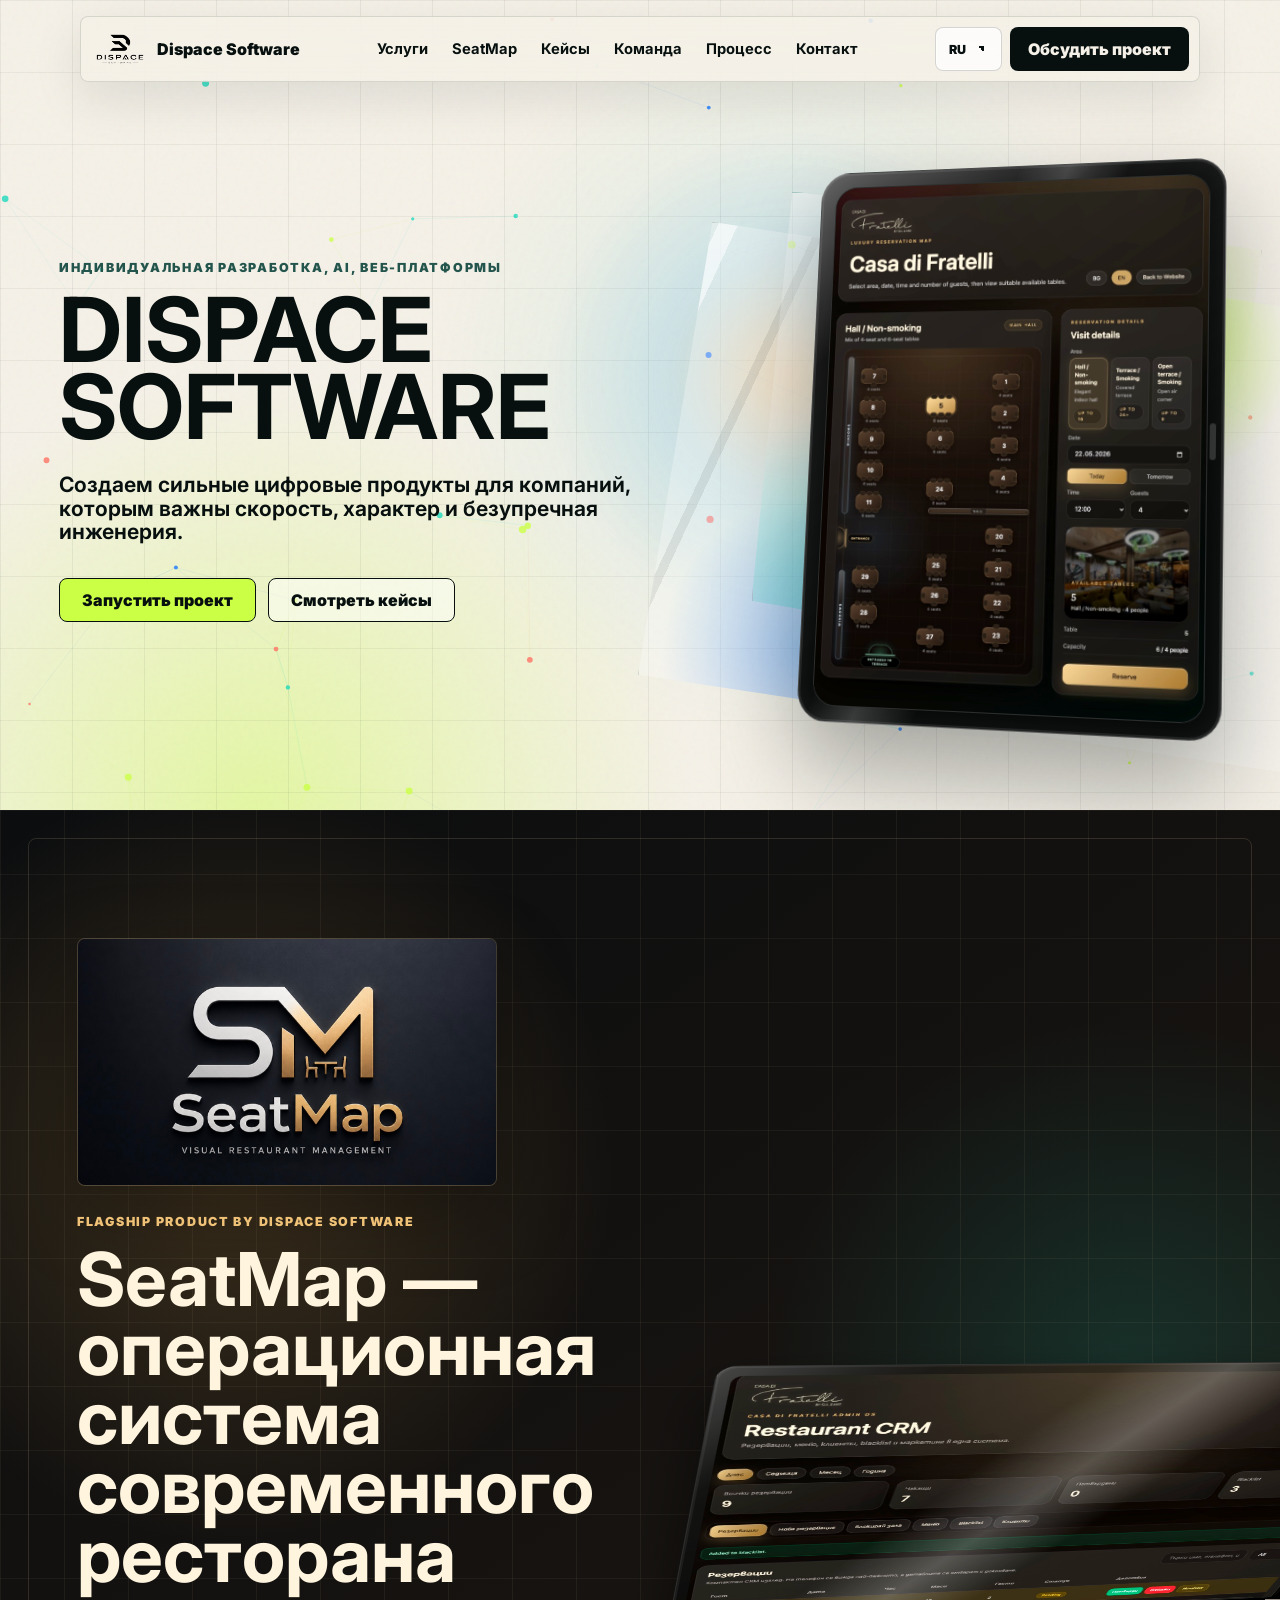
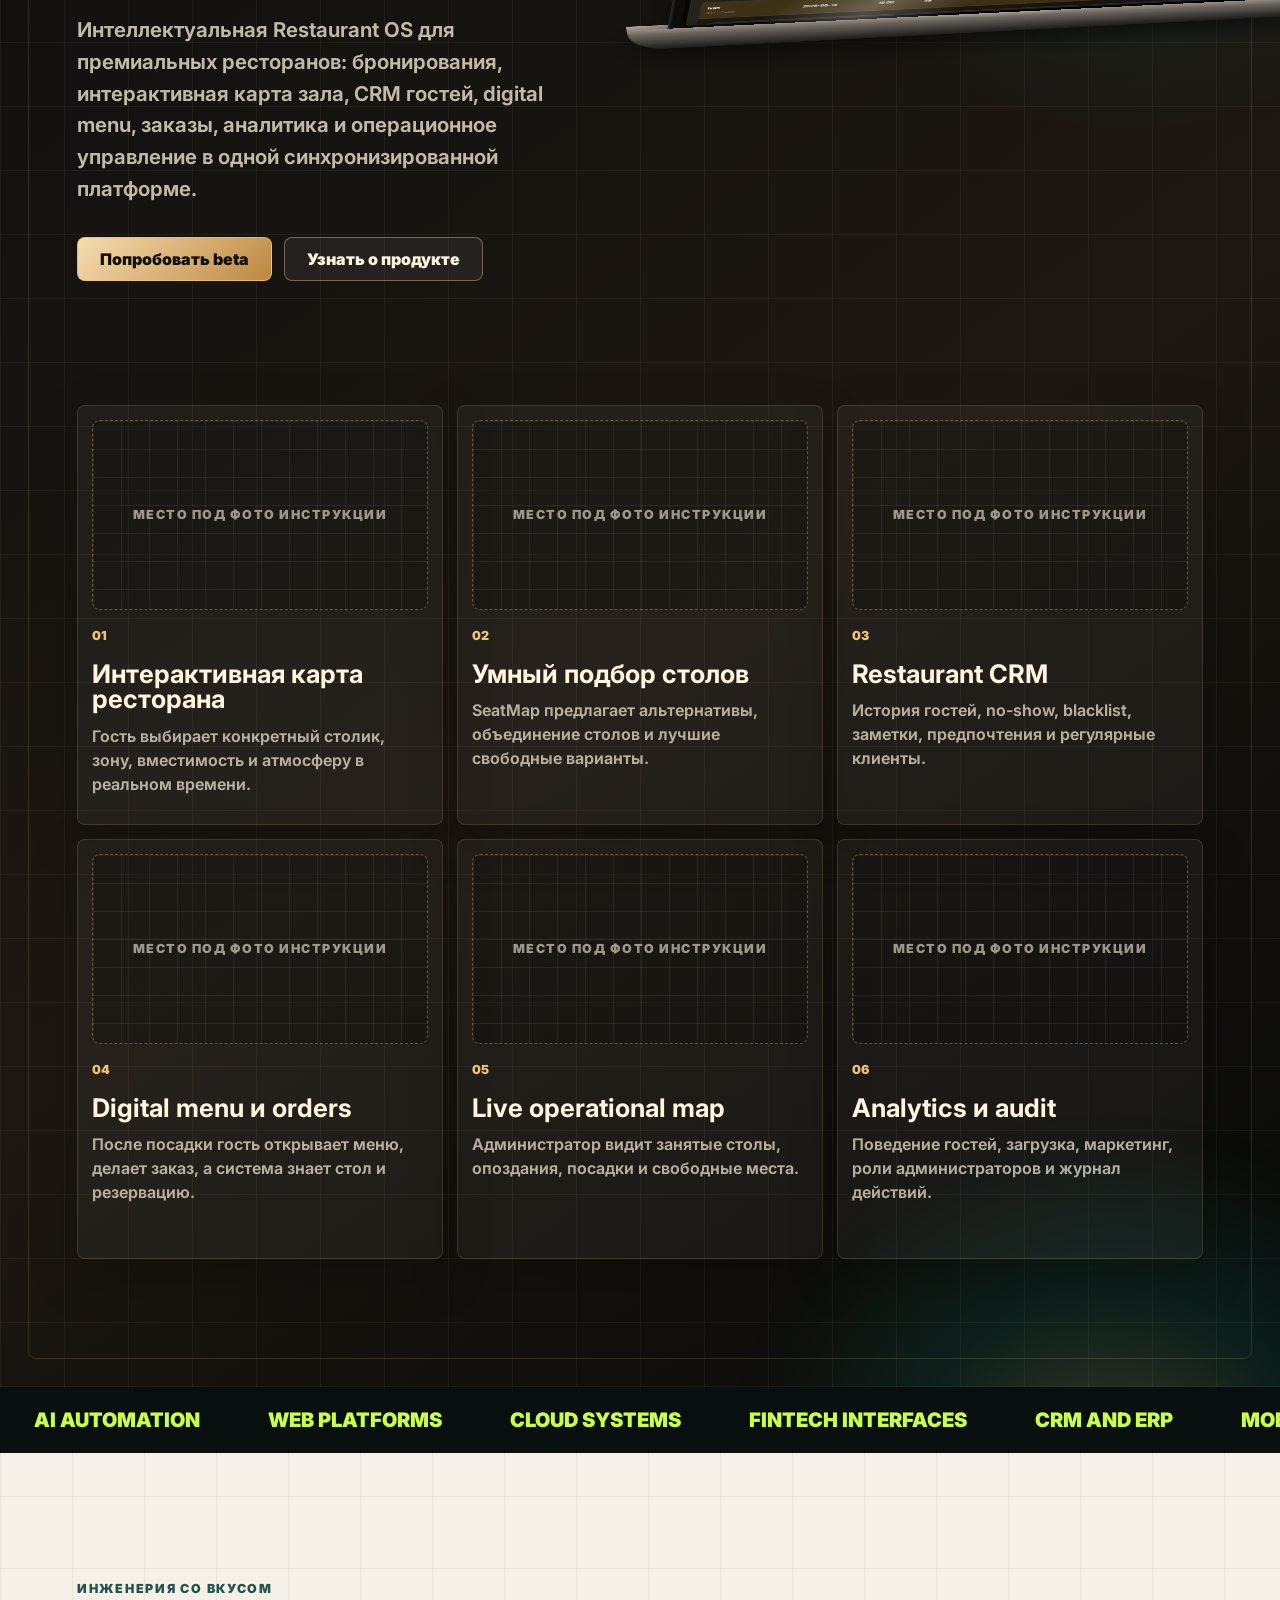
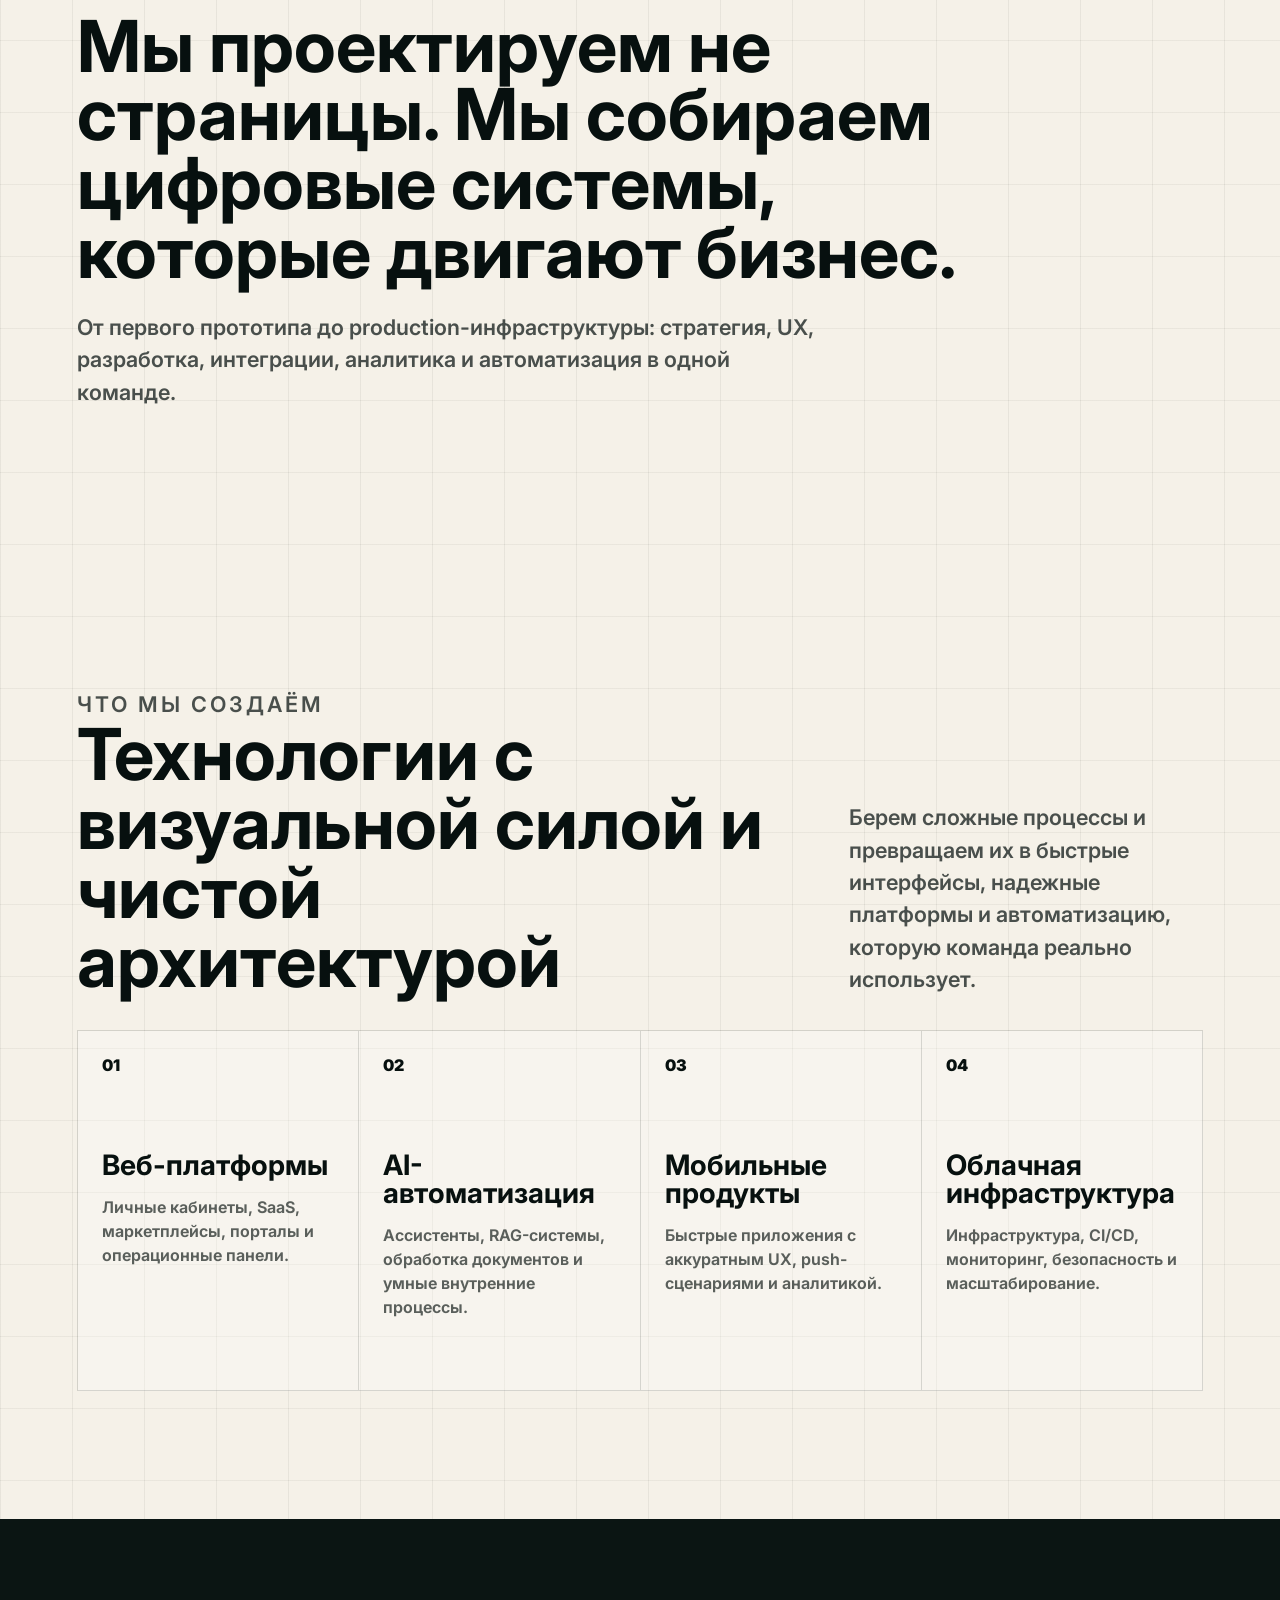
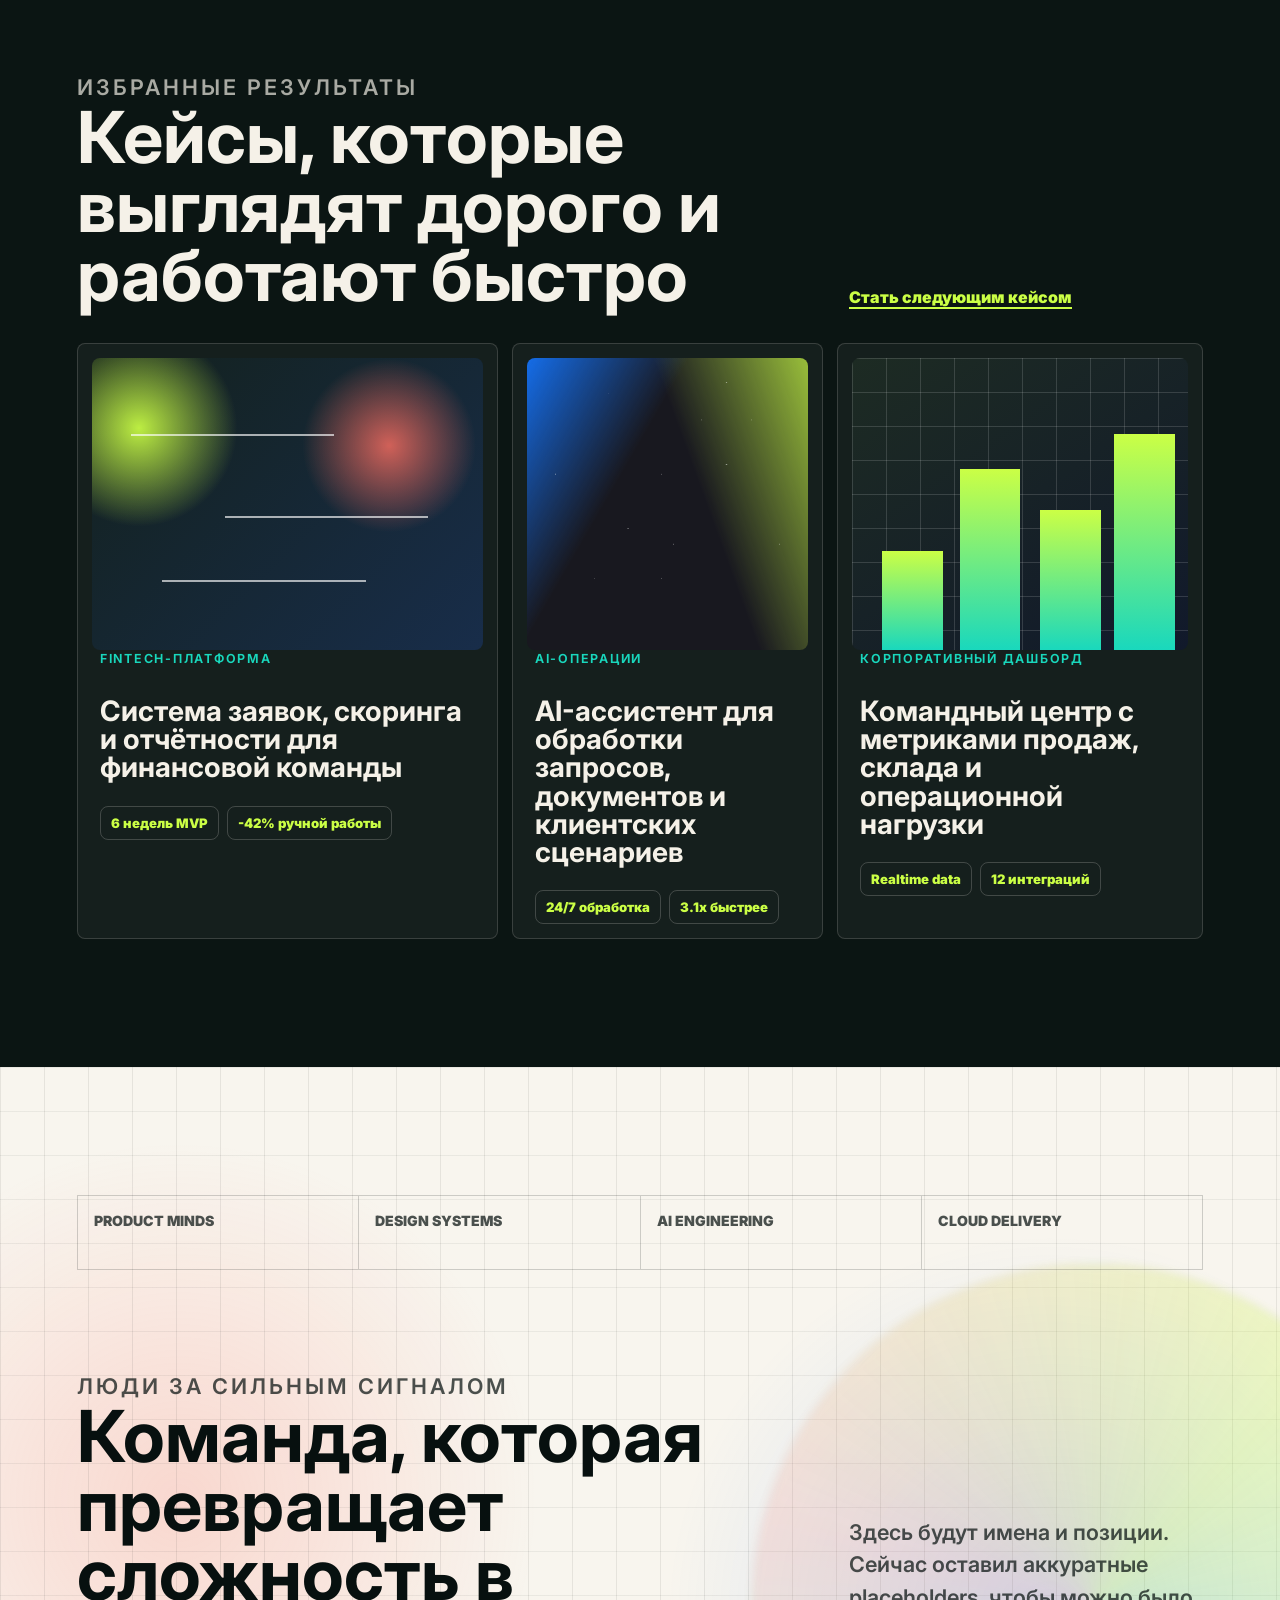
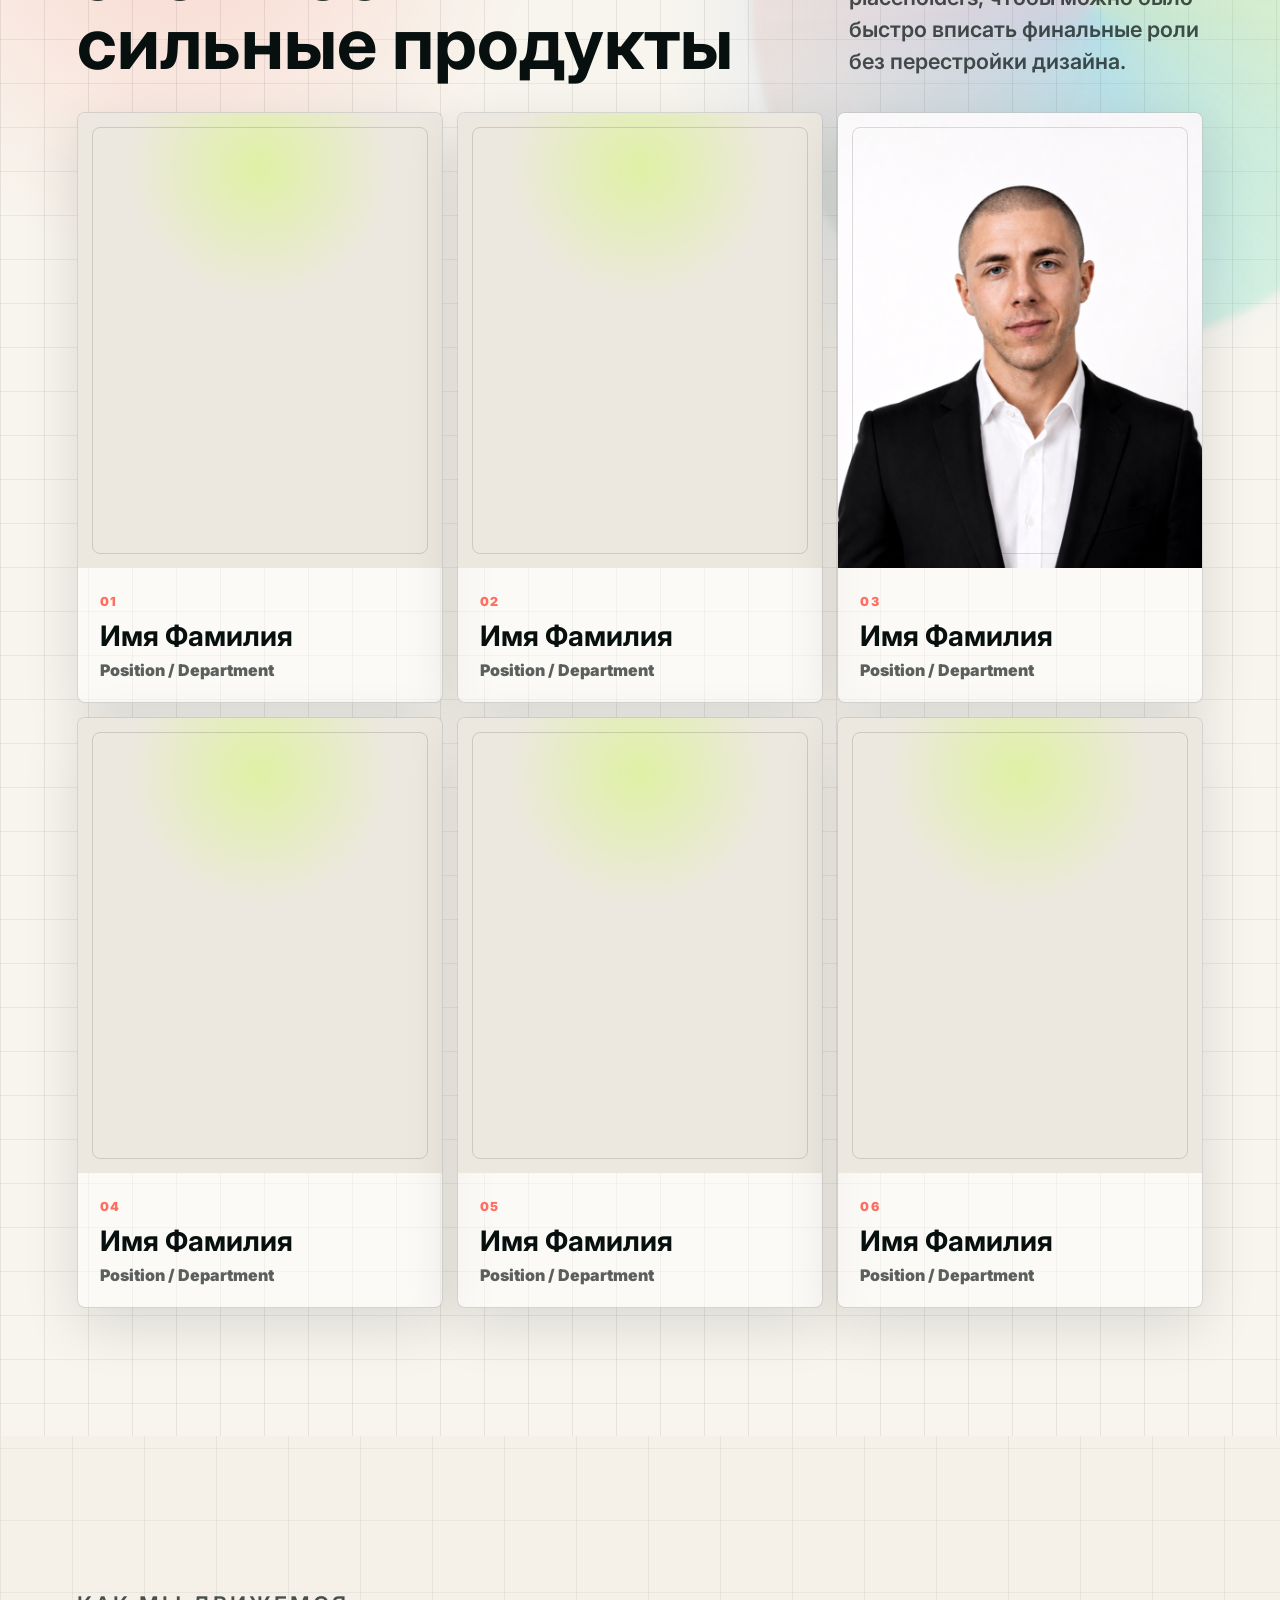
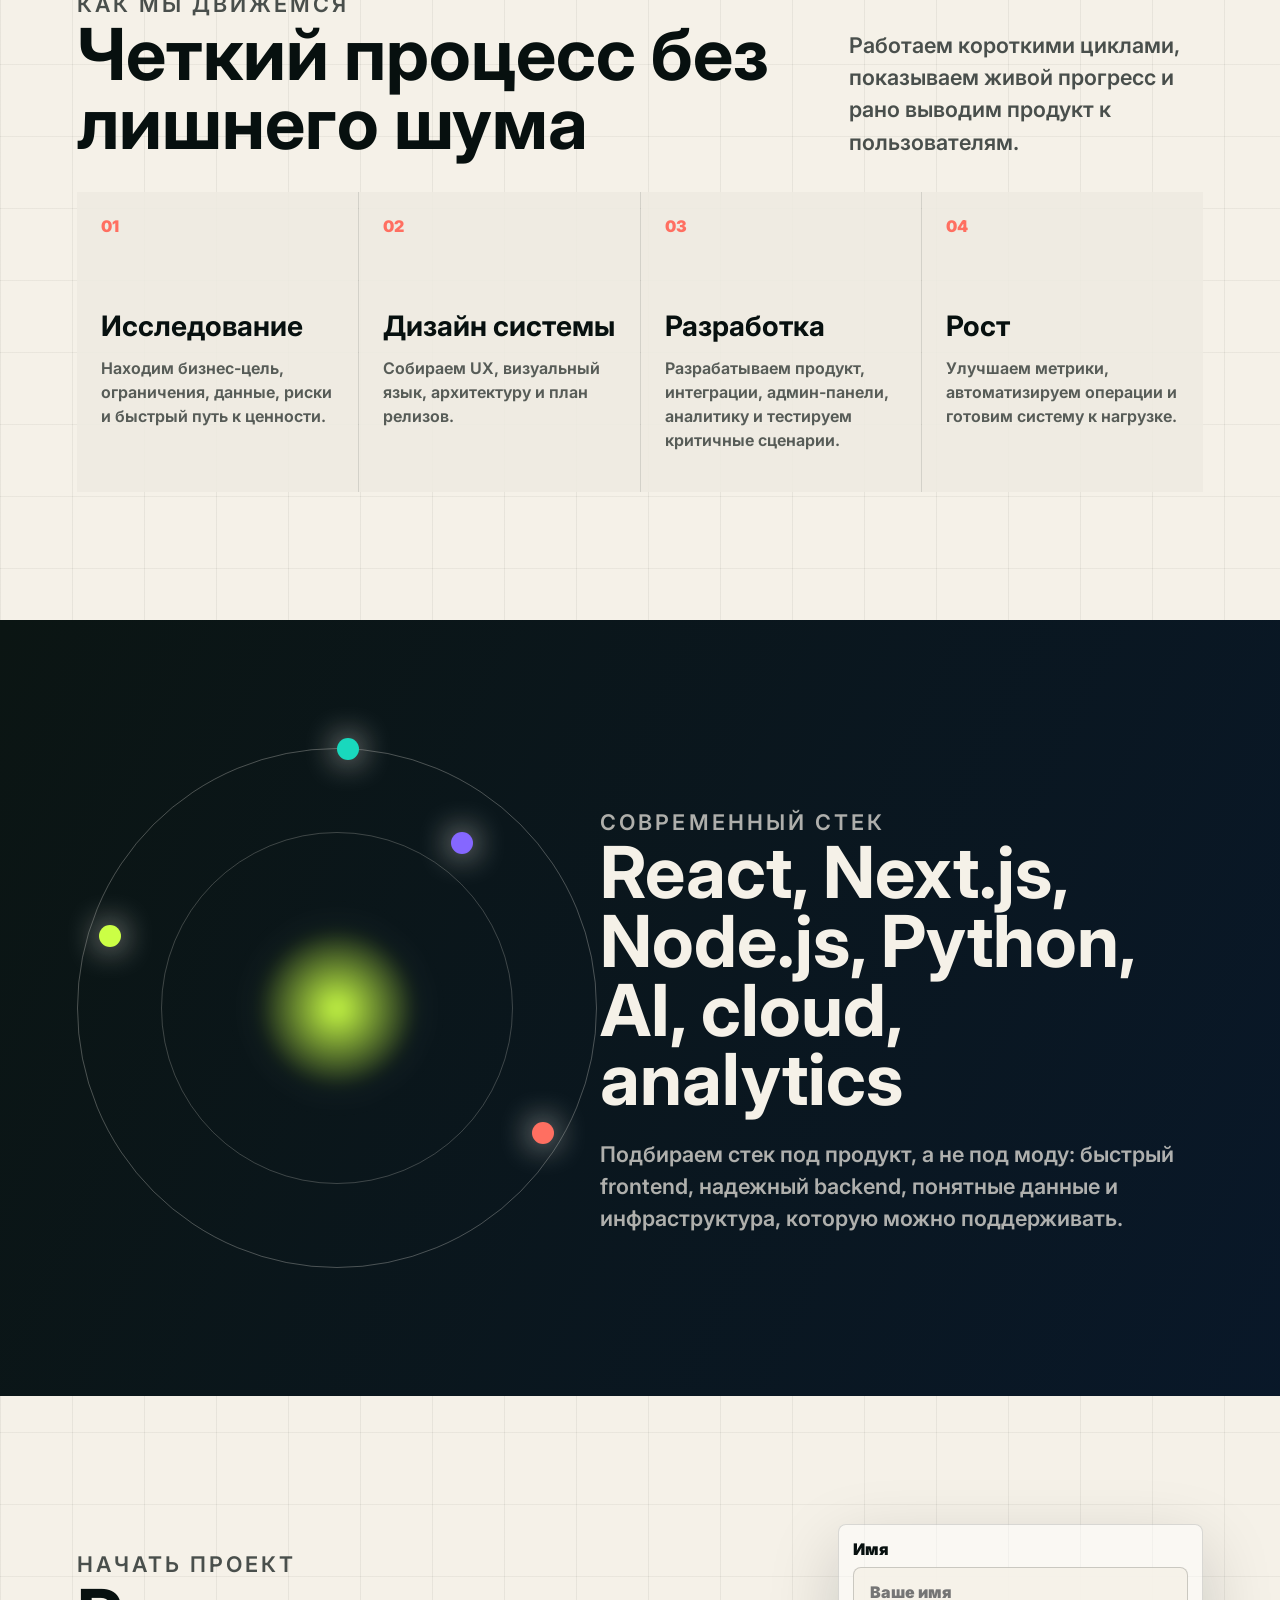
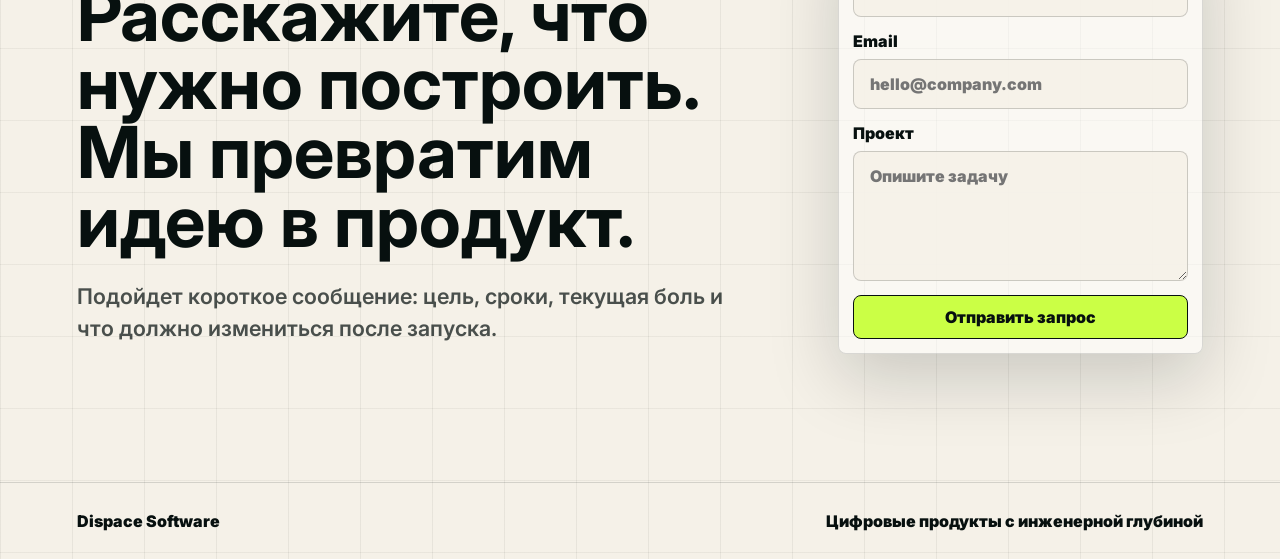
==== index.html @ c9bc698a "Open SeatMap beta fullscreen with guided tour" ====
<!doctype html>
<html lang="ru">
  <head>
    <meta charset="UTF-8" />
    <meta name="viewport" content="width=device-width, initial-scale=1.0" />
    <meta
      name="description"
      content="Dispace Software создает цифровые продукты, платформы и автоматизацию для компаний, которым нужен быстрый и красивый технологический рост."
    />
    <title>Dispace Software | IT Company</title>
    <link rel="preconnect" href="https://fonts.googleapis.com" />
    <link rel="preconnect" href="https://fonts.gstatic.com" crossorigin />
    <link
      href="https://fonts.googleapis.com/css2?family=Inter:wght@400;500;600;700;800;900&display=swap"
      rel="stylesheet"
    />
    <link rel="stylesheet" href="styles.css" />
  </head>
  <body>
    <canvas id="field" aria-hidden="true"></canvas>
    <div class="cursor-glow" aria-hidden="true"></div>

    <header class="site-header">
      <a class="brand" href="#top" aria-label="Dispace Software">
        <span class="brand-mark">
          <img src="assets/brand/dispace-logo-transparent.png" alt="" />
        </span>
        <span>Dispace Software</span>
      </a>
      <nav class="main-nav" aria-label="Основная навигация">
        <a href="#services">Услуги</a>
        <a href="#seatmap">SeatMap</a>
        <a href="#work">Кейсы</a>
        <a href="#team">Команда</a>
        <a href="#process">Процесс</a>
        <a href="#contact">Контакт</a>
      </nav>
      <div class="header-actions">
        <label class="site-language" aria-label="Выбор языка сайта">
          <select id="site-language">
            <option value="ru">RU</option>
            <option value="en">EN</option>
            <option value="bg">BG</option>
          </select>
        </label>
        <a class="nav-cta" href="#contact">Обсудить проект</a>
        <button class="menu-toggle" type="button" aria-label="Открыть меню" aria-expanded="false" aria-controls="mobile-menu">
          <span></span>
          <span></span>
          <span></span>
        </button>
      </div>
      <nav class="mobile-menu" id="mobile-menu" aria-label="Мобильная навигация">
        <a href="#services">Услуги</a>
        <a href="#seatmap">SeatMap</a>
        <a href="#work">Кейсы</a>
        <a href="#team">Команда</a>
        <a href="#process">Процесс</a>
        <a href="#contact">Контакт</a>
      </nav>
    </header>

    <main id="top">
      <section class="hero" aria-labelledby="hero-title">
        <div class="hero-copy">
          <p class="eyebrow">Custom software, AI, web platforms</p>
          <h1 id="hero-title">Dispace Software</h1>
          <p class="hero-lead">
            Создаем сильные цифровые продукты для компаний, которым важны скорость,
            характер и безупречная инженерия.
          </p>
          <div class="hero-actions" aria-label="Основные действия">
            <a class="button primary" href="#contact">Запустить проект</a>
            <a class="button secondary" href="#work">Смотреть кейсы</a>
          </div>
        </div>

        <div class="hero-device" aria-label="Пример цифрового продукта на iPad">
          <div class="ipad">
            <div class="ipad-camera"></div>
            <div class="ipad-screen">
              <img src="assets/hero/ipad-screen.jpg" alt="Интерфейс reservation map на экране iPad" />
            </div>
          </div>
          <div class="device-shadow" aria-hidden="true"></div>
        </div>
      </section>

      <section class="seatmap-product" id="seatmap" aria-labelledby="seatmap-title">
        <div class="seatmap-glow" aria-hidden="true"></div>
        <div class="seatmap-copy reveal">
          <div class="seatmap-logo-card">
            <img src="assets/seatmap/seatmap-logo-showcase.jpg" alt="SeatMap Visual Restaurant Management" loading="lazy" decoding="async" />
          </div>
          <p class="section-kicker">Flagship product by DISpace Software</p>
          <h2 id="seatmap-title">SeatMap — операционная система современного ресторана</h2>
          <p>
            Интеллектуальная Restaurant OS для премиальных ресторанов: бронирования,
            интерактивная карта зала, CRM гостей, digital menu, заказы, аналитика и
            операционное управление в одной синхронизированной платформе.
          </p>
          <div class="seatmap-actions">
            <a class="button gold" href="seatmap-app/index.html?route=reservation&tour=1" target="_blank" rel="noopener">Попробовать beta</a>
            <a class="button ghost-dark" href="seatmap-guide.html">Узнать о продукте</a>
          </div>
        </div>

        <div class="macbook-wrap reveal" aria-label="SeatMap CRM на MacBook">
          <div class="macbook">
            <div class="macbook-screen">
              <img src="assets/seatmap/seatmap-crm-screen.jpg" alt="SeatMap Restaurant CRM interface" loading="lazy" decoding="async" />
            </div>
            <div class="macbook-base"></div>
          </div>
        </div>

        <div class="seatmap-features" aria-label="Ключевые возможности SeatMap">
          <article class="seatmap-feature reveal">
            <div class="feature-shot placeholder-shot">
              <span>Место под фото инструкции</span>
            </div>
            <span>01</span>
            <h3>Интерактивная карта ресторана</h3>
            <p>Гость выбирает конкретный столик, зону, вместимость и атмосферу в реальном времени.</p>
          </article>
          <article class="seatmap-feature reveal">
            <div class="feature-shot placeholder-shot">
              <span>Место под фото инструкции</span>
            </div>
            <span>02</span>
            <h3>Умный подбор столов</h3>
            <p>SeatMap предлагает альтернативы, объединение столов и лучшие свободные варианты.</p>
          </article>
          <article class="seatmap-feature reveal">
            <div class="feature-shot placeholder-shot">
              <span>Место под фото инструкции</span>
            </div>
            <span>03</span>
            <h3>Restaurant CRM</h3>
            <p>История гостей, no-show, blacklist, заметки, предпочтения и регулярные клиенты.</p>
          </article>
          <article class="seatmap-feature reveal">
            <div class="feature-shot placeholder-shot">
              <span>Место под фото инструкции</span>
            </div>
            <span>04</span>
            <h3>Digital menu и orders</h3>
            <p>После посадки гость открывает меню, делает заказ, а система знает стол и резервацию.</p>
          </article>
          <article class="seatmap-feature reveal">
            <div class="feature-shot placeholder-shot">
              <span>Место под фото инструкции</span>
            </div>
            <span>05</span>
            <h3>Live operational map</h3>
            <p>Администратор видит занятые столы, опоздания, посадки и свободные места.</p>
          </article>
          <article class="seatmap-feature reveal">
            <div class="feature-shot placeholder-shot">
              <span>Место под фото инструкции</span>
            </div>
            <span>06</span>
            <h3>Analytics и audit</h3>
            <p>Поведение гостей, загрузка, маркетинг, роли администраторов и журнал действий.</p>
          </article>
        </div>
      </section>

      <section class="ticker" aria-label="Технологические направления">
        <div class="ticker-track">
          <span>AI automation</span>
          <span>Web platforms</span>
          <span>Cloud systems</span>
          <span>Fintech interfaces</span>
          <span>CRM and ERP</span>
          <span>Mobile products</span>
          <span>Data dashboards</span>
          <span>Cyber resilience</span>
          <span>AI automation</span>
          <span>Web platforms</span>
          <span>Cloud systems</span>
          <span>Fintech interfaces</span>
        </div>
      </section>

      <section class="section intro reveal">
        <div class="section-kicker">Engineering with taste</div>
        <h2>Мы проектируем не страницы. Мы собираем цифровые системы, которые двигают бизнес.</h2>
        <p>
          От первого прототипа до production-инфраструктуры: стратегия, UX, разработка,
          интеграции, аналитика и автоматизация в одной команде.
        </p>
      </section>

      <section class="section services" id="services" aria-labelledby="services-title">
        <div class="section-heading reveal">
          <div>
            <p class="section-kicker">What we build</p>
            <h2 id="services-title">Технологии с визуальной силой и чистой архитектурой</h2>
          </div>
          <p>
            Берем сложные процессы и превращаем их в быстрые интерфейсы, надежные
            платформы и автоматизацию, которую команда реально использует.
          </p>
        </div>

        <div class="service-grid">
          <article class="service-card reveal">
            <span class="card-index">01</span>
            <h3>Веб-платформы</h3>
            <p>Личные кабинеты, SaaS, маркетплейсы, порталы и операционные панели.</p>
          </article>
          <article class="service-card reveal">
            <span class="card-index">02</span>
            <h3>AI-автоматизация</h3>
            <p>Ассистенты, RAG-системы, обработка документов и умные внутренние процессы.</p>
          </article>
          <article class="service-card reveal">
            <span class="card-index">03</span>
            <h3>Мобильные продукты</h3>
            <p>Быстрые приложения с аккуратным UX, пуш-сценариями и аналитикой.</p>
          </article>
          <article class="service-card reveal">
            <span class="card-index">04</span>
            <h3>Cloud engineering</h3>
            <p>Инфраструктура, CI/CD, мониторинг, безопасность и масштабирование.</p>
          </article>
        </div>
      </section>

      <section class="showcase" id="work" aria-labelledby="work-title">
        <div class="section-heading reveal">
          <div>
            <p class="section-kicker">Selected outcomes</p>
            <h2 id="work-title">Кейсы, которые выглядят дорого и работают быстро</h2>
          </div>
          <a class="text-link" href="#contact">Стать следующим кейсом</a>
        </div>

        <div class="case-grid">
          <article class="case-card reveal">
            <div class="case-visual aurora">
              <span></span><span></span><span></span>
            </div>
            <p class="case-type">Fintech platform</p>
            <h3>Система заявок, скоринга и отчетности для финансовой команды</h3>
            <div class="case-stats">
              <span>6 недель MVP</span>
              <span>-42% ручной работы</span>
            </div>
          </article>
          <article class="case-card reveal">
            <div class="case-visual prism">
              <span></span><span></span><span></span><span></span>
            </div>
            <p class="case-type">AI operations</p>
            <h3>AI-ассистент для обработки запросов, документов и клиентских сценариев</h3>
            <div class="case-stats">
              <span>24/7 обработка</span>
              <span>3.1x быстрее</span>
            </div>
          </article>
          <article class="case-card reveal">
            <div class="case-visual gridscape">
              <span></span><span></span><span></span><span></span>
            </div>
            <p class="case-type">Enterprise dashboard</p>
            <h3>Командный центр с метриками продаж, склада и операционной нагрузки</h3>
            <div class="case-stats">
              <span>Realtime data</span>
              <span>12 интеграций</span>
            </div>
          </article>
        </div>
      </section>

      <section class="team" id="team" aria-labelledby="team-title">
        <div class="team-ribbon" aria-hidden="true">
          <span>Product minds</span>
          <span>Design systems</span>
          <span>AI engineering</span>
          <span>Cloud delivery</span>
        </div>

        <div class="section-heading reveal">
          <div>
            <p class="section-kicker">The people behind the signal</p>
            <h2 id="team-title">Команда, которая превращает сложность в сильные продукты</h2>
          </div>
          <p>
            Здесь будут имена и позиции. Сейчас оставил аккуратные placeholders, чтобы
            можно было быстро вписать финальные роли без перестройки дизайна.
          </p>
        </div>

        <div class="team-grid" aria-label="Участники команды">
          <article class="team-card reveal">
            <div class="team-photo">
              <img src="assets/team/team-01.jpeg" alt="Портрет участника команды" loading="lazy" decoding="async" />
            </div>
            <div class="team-card-copy">
              <span>01</span>
              <h3>Имя Фамилия</h3>
              <p>Position / Department</p>
            </div>
          </article>
          <article class="team-card reveal">
            <div class="team-photo">
              <img src="assets/team/team-02.jpeg" alt="Портрет участника команды" loading="lazy" decoding="async" />
            </div>
            <div class="team-card-copy">
              <span>02</span>
              <h3>Имя Фамилия</h3>
              <p>Position / Department</p>
            </div>
          </article>
          <article class="team-card reveal">
            <div class="team-photo">
              <img src="assets/team/team-06.jpg" alt="Портрет участника команды" loading="lazy" decoding="async" />
            </div>
            <div class="team-card-copy">
              <span>03</span>
              <h3>Имя Фамилия</h3>
              <p>Position / Department</p>
            </div>
          </article>
          <article class="team-card reveal">
            <div class="team-photo">
              <img src="assets/team/team-03.jpeg" alt="Портрет участника команды" loading="lazy" decoding="async" />
            </div>
            <div class="team-card-copy">
              <span>04</span>
              <h3>Имя Фамилия</h3>
              <p>Position / Department</p>
            </div>
          </article>
          <article class="team-card reveal">
            <div class="team-photo">
              <img src="assets/team/team-05.jpeg" alt="Портрет участника команды" loading="lazy" decoding="async" />
            </div>
            <div class="team-card-copy">
              <span>05</span>
              <h3>Имя Фамилия</h3>
              <p>Position / Department</p>
            </div>
          </article>
          <article class="team-card reveal">
            <div class="team-photo">
              <img src="assets/team/team-04.jpeg" alt="Портрет участника команды" loading="lazy" decoding="async" />
            </div>
            <div class="team-card-copy">
              <span>06</span>
              <h3>Имя Фамилия</h3>
              <p>Position / Department</p>
            </div>
          </article>
        </div>
      </section>

      <section class="section process" id="process" aria-labelledby="process-title">
        <div class="section-heading reveal">
          <div>
            <p class="section-kicker">How we move</p>
            <h2 id="process-title">Четкий процесс без лишнего шума</h2>
          </div>
          <p>Работаем короткими циклами, показываем живой прогресс и рано выводим продукт к пользователям.</p>
        </div>

        <div class="process-rail">
          <div class="process-step reveal">
            <span>01</span>
            <h3>Разведка</h3>
            <p>Находим бизнес-цель, ограничения, данные, риски и быстрый путь к ценности.</p>
          </div>
          <div class="process-step reveal">
            <span>02</span>
            <h3>Дизайн системы</h3>
            <p>Собираем UX, визуальный язык, архитектуру и план релизов.</p>
          </div>
          <div class="process-step reveal">
            <span>03</span>
            <h3>Разработка</h3>
            <p>Пишем продукт, интеграции, админки, аналитику и тестируем критичные сценарии.</p>
          </div>
          <div class="process-step reveal">
            <span>04</span>
            <h3>Рост</h3>
            <p>Улучшаем метрики, автоматизируем операции и готовим систему к нагрузке.</p>
          </div>
        </div>
      </section>

      <section class="stack-band" aria-label="Технологический стек">
        <div class="stack-orbit" aria-hidden="true">
          <span></span><span></span><span></span><span></span>
        </div>
        <div class="stack-copy reveal">
          <p class="section-kicker">Modern stack</p>
          <h2>React, Next.js, Node.js, Python, AI, cloud, analytics</h2>
          <p>
            Подбираем стек под продукт, а не под моду: быстрый frontend, надежный backend,
            понятные данные и инфраструктура, которую можно поддерживать.
          </p>
        </div>
      </section>

      <section class="contact" id="contact" aria-labelledby="contact-title">
        <div class="contact-copy reveal">
          <p class="section-kicker">Start the signal</p>
          <h2 id="contact-title">Расскажите, что нужно построить. Мы превратим идею в продукт.</h2>
          <p>
            Подойдет короткое сообщение: цель, сроки, текущая боль и что должно измениться после запуска.
          </p>
        </div>
        <form class="contact-form reveal">
          <label>
            <span>Имя</span>
            <input type="text" name="name" placeholder="Ваше имя" />
          </label>
          <label>
            <span>Email</span>
            <input type="email" name="email" placeholder="hello@company.com" />
          </label>
          <label>
            <span>Проект</span>
            <textarea name="message" rows="5" placeholder="Опишите задачу"></textarea>
          </label>
          <button class="button primary" type="submit">Отправить запрос</button>
        </form>
      </section>
    </main>

    <footer class="site-footer">
      <span>Dispace Software</span>
      <span>Digital products with engineering depth</span>
    </footer>

    <script src="script.js"></script>
  </body>
</html>
---- styles.css ----
:root {
  --ink: #07100f;
  --paper: #f5f1e8;
  --mist: rgba(255, 255, 255, 0.68);
  --line: rgba(7, 16, 15, 0.14);
  --lime: #cbff45;
  --teal: #19d8bd;
  --coral: #ff6f61;
  --violet: #8567ff;
  --blue: #1476ff;
  --shadow: 0 24px 70px rgba(7, 16, 15, 0.18);
  --radius: 8px;
}

* {
  box-sizing: border-box;
}

html {
  scroll-behavior: smooth;
  width: 100%;
  max-width: 100%;
  overflow-x: hidden;
}

body {
  margin: 0;
  min-width: 320px;
  width: 100%;
  max-width: 100%;
  font-family: Inter, system-ui, -apple-system, BlinkMacSystemFont, "Segoe UI", sans-serif;
  color: var(--ink);
  background:
    linear-gradient(90deg, rgba(7, 16, 15, 0.06) 1px, transparent 1px) 0 0 / 72px 72px,
    linear-gradient(rgba(7, 16, 15, 0.05) 1px, transparent 1px) 0 0 / 72px 72px,
    radial-gradient(circle at 20% 8%, rgba(203, 255, 69, 0.42), transparent 34vw),
    radial-gradient(circle at 82% 18%, rgba(25, 216, 189, 0.34), transparent 30vw),
    var(--paper);
  overflow-x: clip;
  position: relative;
}

img {
  max-width: 100%;
}

main,
section,
footer {
  max-width: 100%;
}

body::before {
  position: fixed;
  inset: 0;
  z-index: 0;
  pointer-events: none;
  content: "";
  background-image: url("data:image/svg+xml,%3Csvg viewBox='0 0 220 220' xmlns='http://www.w3.org/2000/svg'%3E%3Cfilter id='n'%3E%3CfeTurbulence type='fractalNoise' baseFrequency='.85' numOctaves='3' stitchTiles='stitch'/%3E%3C/filter%3E%3Crect width='220' height='220' filter='url(%23n)' opacity='.22'/%3E%3C/svg%3E");
  mix-blend-mode: multiply;
  opacity: 0.18;
}

a {
  color: inherit;
  text-decoration: none;
}

button,
input,
textarea {
  font: inherit;
}

#field {
  position: fixed;
  inset: 0;
  z-index: 0;
  width: 100%;
  height: 100%;
  pointer-events: none;
}

.cursor-glow {
  position: fixed;
  z-index: 1;
  width: 32rem;
  height: 32rem;
  border-radius: 50%;
  background: radial-gradient(circle, rgba(255, 111, 97, 0.32), rgba(20, 118, 255, 0.14) 34%, transparent 68%);
  filter: blur(12px);
  opacity: 0.75;
  transform: translate(-50%, -50%);
  pointer-events: none;
}

main,
.site-footer {
  position: relative;
  z-index: 2;
  overflow-x: clip;
}

.site-header {
  position: fixed;
  top: 16px;
  left: 50%;
  z-index: 20;
  display: grid;
  grid-template-columns: auto 1fr auto;
  align-items: center;
  width: min(1160px, calc(100% - 32px));
  max-width: calc(100vw - 32px);
  min-height: 64px;
  padding: 10px;
  border: 1px solid rgba(7, 16, 15, 0.12);
  border-radius: 8px;
  background: rgba(245, 241, 232, 0.76);
  backdrop-filter: blur(22px);
  box-shadow: 0 16px 50px rgba(7, 16, 15, 0.1);
  transform: translateX(-50%);
}

.brand,
.main-nav,
.header-actions,
.hero-actions,
.case-stats,
.site-footer {
  display: flex;
  align-items: center;
}

.brand {
  gap: 10px;
  font-weight: 900;
  letter-spacing: 0;
}

.brand-mark {
  display: grid;
  width: 58px;
  height: 42px;
  place-items: center;
  border-radius: 8px;
  background: transparent;
  box-shadow: none;
  overflow: hidden;
}

.brand-mark img {
  width: 86%;
  height: 86%;
  object-fit: contain;
  object-position: center;
  filter: brightness(0) contrast(1.12);
}

.main-nav {
  justify-content: center;
  gap: clamp(12px, 2vw, 30px);
  font-size: 0.92rem;
  font-weight: 700;
}

.main-nav a {
  position: relative;
}

.main-nav a::after {
  position: absolute;
  right: 0;
  bottom: -8px;
  left: 0;
  height: 2px;
  content: "";
  background: var(--coral);
  transform: scaleX(0);
  transform-origin: left;
  transition: transform 180ms ease;
}

.main-nav a:hover::after {
  transform: scaleX(1);
}

.menu-toggle,
.mobile-menu {
  display: none;
}

.header-actions {
  justify-content: flex-end;
  gap: 8px;
}

.site-language {
  position: relative;
  display: inline-flex;
  align-items: center;
}

.site-language select {
  min-height: 44px;
  border: 1px solid rgba(3, 12, 13, 0.16);
  border-radius: 8px;
  padding: 0 34px 0 13px;
  color: var(--ink);
  background:
    linear-gradient(45deg, transparent 50%, var(--ink) 50%) calc(100% - 17px) 18px / 6px 6px no-repeat,
    rgba(255, 255, 255, 0.74);
  box-shadow: inset 0 0 0 1px rgba(255, 255, 255, 0.38);
  cursor: pointer;
  appearance: none;
  font: inherit;
  font-size: 0.78rem;
  font-weight: 900;
  outline: none;
}

.site-language select:focus {
  border-color: var(--acid);
  box-shadow: 0 0 0 3px rgba(198, 255, 45, 0.28);
}

.nav-cta,
.button {
  display: inline-flex;
  min-height: 44px;
  align-items: center;
  justify-content: center;
  border-radius: 8px;
  font-weight: 900;
}

.nav-cta {
  padding: 0 18px;
  color: var(--paper);
  background: var(--ink);
}

.hero {
  position: relative;
  display: grid;
  grid-template-columns: minmax(0, 0.94fr) minmax(320px, 0.74fr);
  gap: clamp(24px, 4vw, 64px);
  align-items: center;
  min-height: 92vh;
  padding: clamp(130px, 16vh, 190px) clamp(20px, 6vw, 84px) clamp(42px, 8vh, 86px);
  overflow: hidden;
}

.hero-copy {
  position: relative;
  z-index: 3;
}

.hero::after {
  position: absolute;
  right: -8vw;
  bottom: 4vh;
  width: min(58vw, 760px);
  aspect-ratio: 1.35;
  border: 1px solid rgba(7, 16, 15, 0.16);
  content: "";
  background:
    linear-gradient(115deg, transparent 8%, rgba(255, 255, 255, 0.56) 8% 10%, transparent 10% 18%, rgba(7, 16, 15, 0.08) 18% 19%, transparent 19%),
    radial-gradient(circle at 72% 24%, rgba(203, 255, 69, 0.6), transparent 18%),
    radial-gradient(circle at 24% 78%, rgba(20, 118, 255, 0.38), transparent 22%),
    rgba(255, 255, 255, 0.28);
  clip-path: polygon(10% 0, 100% 18%, 88% 100%, 0 82%);
  animation: floatShape 8s ease-in-out infinite;
  z-index: -1;
}

.eyebrow,
.section-kicker,
.case-type {
  margin: 0 0 16px;
  color: #24554d;
  font-size: 0.78rem;
  font-weight: 900;
  letter-spacing: 0.14em;
  text-transform: uppercase;
}

.hero h1 {
  width: min-content;
  max-width: 100%;
  margin: 0;
  font-size: clamp(4.2rem, 11vw, 11.6rem);
  line-height: 0.82;
  letter-spacing: 0;
  text-transform: uppercase;
}

.hero-lead {
  max-width: 760px;
  margin: 28px 0 0;
  font-size: clamp(1.18rem, 2.3vw, 2.25rem);
  line-height: 1.12;
  font-weight: 650;
}

.hero-actions {
  flex-wrap: wrap;
  gap: 12px;
  margin-top: 34px;
}

.button {
  position: relative;
  min-width: 178px;
  padding: 0 22px;
  border: 1px solid var(--ink);
  cursor: pointer;
  overflow: hidden;
  transition: transform 160ms ease, box-shadow 160ms ease;
}

.button::before {
  position: absolute;
  inset: 0;
  content: "";
  background: linear-gradient(90deg, transparent, rgba(255, 255, 255, 0.5), transparent);
  transform: translateX(-120%);
  transition: transform 520ms ease;
}

.button:hover {
  transform: translateY(-2px);
  box-shadow: 0 18px 30px rgba(7, 16, 15, 0.16);
}

.button:hover::before {
  transform: translateX(120%);
}

.primary {
  color: var(--ink);
  background: var(--lime);
}

.secondary {
  background: rgba(255, 255, 255, 0.5);
}

.gold {
  border-color: rgba(239, 194, 119, 0.78);
  color: #12100c;
  background: linear-gradient(135deg, #f6ddb0, #bd8840);
}

.ghost-dark {
  border-color: rgba(246, 221, 176, 0.38);
  color: #fff5df;
  background: rgba(255, 255, 255, 0.06);
}

.hero-device {
  position: relative;
  display: flex;
  align-items: center;
  justify-content: center;
  min-height: min(70vh, 720px);
  perspective: 1400px;
  max-width: 100%;
  overflow: visible;
}

.hero-device::before,
.hero-device::after {
  position: absolute;
  content: "";
  pointer-events: none;
}

.hero-device::before {
  inset: 8% -8% 10% 8%;
  border: 1px solid rgba(7, 16, 15, 0.12);
  background:
    linear-gradient(135deg, rgba(255, 255, 255, 0.42), transparent 42%),
    radial-gradient(circle at 76% 18%, rgba(203, 255, 69, 0.42), transparent 24%),
    radial-gradient(circle at 16% 80%, rgba(25, 216, 189, 0.34), transparent 28%);
  clip-path: polygon(8% 0, 100% 12%, 88% 100%, 0 84%);
  animation: floatShape 8s ease-in-out infinite;
}

.hero-device::after {
  right: 2%;
  bottom: 6%;
  width: 64%;
  height: 18%;
  border-radius: 50%;
  background: radial-gradient(ellipse, rgba(7, 16, 15, 0.28), transparent 68%);
  filter: blur(22px);
  transform: rotate(-9deg);
}

.ipad {
  position: relative;
  z-index: 2;
  width: min(42vw, 560px);
  min-width: 320px;
  aspect-ratio: 4 / 5.4;
  padding: clamp(10px, 1.2vw, 16px);
  border: 1px solid rgba(255, 255, 255, 0.28);
  border-radius: clamp(22px, 2.4vw, 34px);
  background:
    linear-gradient(145deg, rgba(255, 255, 255, 0.32), rgba(12, 14, 14, 0.16) 24%, rgba(5, 7, 7, 0.94) 70%),
    #111;
  box-shadow:
    0 42px 90px rgba(7, 16, 15, 0.34),
    inset 0 0 0 2px rgba(255, 255, 255, 0.08),
    inset 0 0 34px rgba(255, 255, 255, 0.08);
  transform: rotateX(8deg) rotateY(-13deg) rotateZ(2deg);
  transform-style: preserve-3d;
  animation: ipadFloat 6.5s ease-in-out infinite;
}

.ipad::before {
  position: absolute;
  inset: 0;
  border-radius: inherit;
  content: "";
  background: linear-gradient(110deg, transparent 0 34%, rgba(255, 255, 255, 0.24) 42%, transparent 52%);
  mix-blend-mode: screen;
  opacity: 0.78;
  pointer-events: none;
}

.ipad-camera {
  position: absolute;
  top: 50%;
  right: 7px;
  z-index: 4;
  width: 6px;
  height: 36px;
  border-radius: 999px;
  background: rgba(255, 255, 255, 0.16);
  transform: translateY(-50%);
}

.ipad-screen {
  position: relative;
  height: 100%;
  border: 1px solid rgba(255, 255, 255, 0.14);
  border-radius: clamp(16px, 1.8vw, 24px);
  background: #0a0d0c;
  overflow: hidden;
  box-shadow: inset 0 0 0 1px rgba(7, 16, 15, 0.72);
}

.ipad-screen img {
  width: 100%;
  height: 100%;
  object-fit: cover;
  object-position: center top;
  filter: saturate(1.05) contrast(1.06);
}

.device-shadow {
  position: absolute;
  z-index: 1;
  bottom: 8%;
  left: 14%;
  width: 76%;
  height: 20%;
  border-radius: 50%;
  background: radial-gradient(ellipse, rgba(20, 118, 255, 0.22), rgba(25, 216, 189, 0.14) 38%, transparent 72%);
  filter: blur(18px);
  animation: shadowPulse 6.5s ease-in-out infinite;
}

.seatmap-product {
  position: relative;
  --mac-open: 0;
  display: grid;
  grid-template-columns: minmax(0, 0.78fr) minmax(320px, 0.92fr);
  gap: clamp(28px, 5vw, 78px);
  align-items: center;
  padding: clamp(82px, 10vw, 146px) clamp(20px, 6vw, 84px);
  color: #fff5df;
  background:
    linear-gradient(90deg, rgba(246, 221, 176, 0.06) 1px, transparent 1px) 0 0 / 64px 64px,
    linear-gradient(rgba(246, 221, 176, 0.05) 1px, transparent 1px) 0 0 / 64px 64px,
    radial-gradient(circle at 18% 16%, rgba(205, 152, 72, 0.24), transparent 30vw),
    radial-gradient(circle at 88% 26%, rgba(25, 216, 189, 0.15), transparent 28vw),
    linear-gradient(145deg, #0b0d0f, #1d1711 62%, #070908);
  overflow: hidden;
  isolation: isolate;
}

.seatmap-product::before {
  position: absolute;
  inset: 28px;
  border: 1px solid rgba(246, 221, 176, 0.14);
  border-radius: 8px;
  content: "";
  pointer-events: none;
}

.seatmap-glow {
  position: absolute;
  right: -18%;
  bottom: -24%;
  width: 62vw;
  aspect-ratio: 1;
  border-radius: 50%;
  background: radial-gradient(circle, rgba(239, 194, 119, 0.28), rgba(25, 216, 189, 0.1) 38%, transparent 68%);
  filter: blur(24px);
  animation: shadowPulse 8s ease-in-out infinite;
}

.seatmap-copy,
.macbook-wrap,
.seatmap-features {
  position: relative;
  z-index: 1;
}

.seatmap-logo-card {
  width: min(420px, 100%);
  margin-bottom: 28px;
  border: 1px solid rgba(246, 221, 176, 0.16);
  border-radius: 8px;
  background: rgba(255, 255, 255, 0.04);
  overflow: hidden;
  box-shadow: 0 28px 80px rgba(0, 0, 0, 0.32);
}

.seatmap-logo-card img {
  display: block;
  width: 100%;
  aspect-ratio: 1.7;
  object-fit: cover;
  object-position: center;
}

.seatmap-product .section-kicker {
  color: #efc277;
}

.seatmap-copy h2 {
  margin: 0;
  font-size: clamp(2.4rem, 5.8vw, 6.7rem);
  line-height: 0.93;
  letter-spacing: 0;
}

.seatmap-copy p:not(.section-kicker) {
  max-width: 760px;
  margin: 24px 0 0;
  color: rgba(255, 245, 223, 0.74);
  font-size: clamp(1rem, 1.7vw, 1.28rem);
  line-height: 1.55;
  font-weight: 650;
}

.seatmap-actions {
  display: flex;
  flex-wrap: wrap;
  gap: 12px;
  margin-top: 32px;
}

.macbook-wrap {
  perspective: 1600px;
}

.macbook {
  position: relative;
  width: min(54vw, 760px);
  min-width: 320px;
  margin-inline: auto;
  transform:
    rotateX(calc(15deg - (var(--mac-open) * 12deg)))
    rotateY(calc(18deg - (var(--mac-open) * 18deg)))
    rotateZ(calc(-5deg + (var(--mac-open) * 5deg)))
    translateY(calc(34px - (var(--mac-open) * 34px)))
    scale(calc(0.88 + (var(--mac-open) * 0.12)));
  transform-style: preserve-3d;
  transition: transform 80ms linear;
  will-change: transform;
}

.macbook-screen {
  position: relative;
  aspect-ratio: 16 / 10.2;
  padding: 12px;
  border: 1px solid rgba(255, 255, 255, 0.18);
  border-radius: 18px 18px 10px 10px;
  background:
    linear-gradient(135deg, rgba(255, 255, 255, 0.25), rgba(255, 255, 255, 0.04) 16%, rgba(0, 0, 0, 0.96) 72%),
    #090908;
  box-shadow:
    0 calc(18px + (var(--mac-open) * 28px)) calc(42px + (var(--mac-open) * 70px)) rgba(0, 0, 0, 0.5),
    inset 0 0 0 2px rgba(255, 255, 255, 0.06);
  overflow: hidden;
  transform: rotateX(calc(-84deg + (var(--mac-open) * 84deg)));
  transform-origin: bottom center;
  transition: transform 80ms linear, box-shadow 220ms ease;
  will-change: transform;
}

.macbook-screen::after {
  position: absolute;
  inset: 0;
  content: "";
  background:
    linear-gradient(120deg, transparent 36%, rgba(255, 255, 255, 0.24), transparent 58%),
    radial-gradient(circle at 50% 0, rgba(239, 194, 119, 0.16), transparent 42%);
  pointer-events: none;
}

.macbook-screen img {
  width: 100%;
  height: 100%;
  border-radius: 10px;
  object-fit: cover;
  object-position: center top;
  filter: saturate(1.08) contrast(1.08);
}

.macbook-base {
  width: 112%;
  height: clamp(34px, 4vw, 54px);
  margin: -8px 0 0 -6%;
  border-radius: 0 0 34px 34px;
  background:
    radial-gradient(ellipse at 50% 0, rgba(255, 255, 255, 0.34), transparent 24%),
    linear-gradient(180deg, #b9b0a3, #6c665f 38%, #1d1d1c);
  box-shadow: 0 calc(18px + (var(--mac-open) * 18px)) calc(42px + (var(--mac-open) * 42px)) rgba(0, 0, 0, 0.46);
  transform: rotateX(58deg);
  transform-origin: top;
}

.seatmap-features {
  grid-column: 1 / -1;
  display: grid;
  grid-template-columns: repeat(3, minmax(0, 1fr));
  gap: 14px;
  margin-top: clamp(26px, 5vw, 60px);
}

.seatmap-feature {
  display: grid;
  grid-template-rows: auto auto auto 1fr;
  min-height: 420px;
  padding: 14px;
  border: 1px solid rgba(246, 221, 176, 0.14);
  border-radius: 8px;
  background: rgba(255, 255, 255, 0.045);
  box-shadow: 0 18px 50px rgba(0, 0, 0, 0.22);
  overflow: hidden;
}

.feature-shot {
  display: grid;
  min-height: 190px;
  place-items: center;
  margin-bottom: 18px;
  border: 1px dashed rgba(239, 194, 119, 0.36);
  border-radius: 8px;
  background:
    linear-gradient(90deg, rgba(246, 221, 176, 0.08) 1px, transparent 1px) 0 0 / 28px 28px,
    linear-gradient(rgba(246, 221, 176, 0.08) 1px, transparent 1px) 0 0 / 28px 28px,
    rgba(0, 0, 0, 0.22);
}

.feature-shot span {
  color: rgba(255, 245, 223, 0.58);
  font-size: 0.78rem;
  font-weight: 900;
  letter-spacing: 0.12em;
  text-transform: uppercase;
}

.seatmap-feature > span {
  color: #efc277;
  font-size: 0.78rem;
  font-weight: 900;
}

.seatmap-feature h3 {
  margin: 18px 0 0;
  font-size: clamp(1.35rem, 2vw, 2rem);
  line-height: 1;
}

.seatmap-feature p {
  margin: 12px 0 0;
  color: rgba(255, 245, 223, 0.68);
  font-weight: 650;
  line-height: 1.5;
}

.ticker {
  overflow: hidden;
  border-block: 1px solid var(--line);
  background: var(--ink);
  color: var(--paper);
}

.ticker-track {
  display: flex;
  width: max-content;
  animation: scrollTicker 24s linear infinite;
}

.ticker span {
  padding: 20px 34px;
  color: var(--lime);
  font-size: clamp(0.92rem, 1.6vw, 1.25rem);
  font-weight: 900;
  text-transform: uppercase;
}

.section,
.showcase,
.team,
.contact,
.stack-band {
  padding: clamp(72px, 10vw, 138px) clamp(20px, 6vw, 84px);
}

.intro {
  max-width: 1120px;
}

.intro h2,
.section-heading h2,
.stack-copy h2,
.contact h2 {
  margin: 0;
  font-size: clamp(2.2rem, 5.6vw, 6.3rem);
  line-height: 0.96;
  letter-spacing: 0;
}

.intro p,
.section-heading p,
.stack-copy p,
.contact-copy p {
  max-width: 740px;
  margin: 24px 0 0;
  color: rgba(7, 16, 15, 0.72);
  font-size: clamp(1rem, 1.8vw, 1.35rem);
  line-height: 1.5;
  font-weight: 600;
}

.section-heading {
  display: grid;
  grid-template-columns: minmax(0, 0.9fr) minmax(260px, 0.45fr);
  gap: clamp(22px, 5vw, 74px);
  align-items: end;
  margin-bottom: 34px;
}

.service-grid {
  display: grid;
  grid-template-columns: repeat(4, minmax(0, 1fr));
  border-top: 1px solid var(--line);
  border-left: 1px solid var(--line);
}

.service-card {
  position: relative;
  min-height: 360px;
  padding: 24px;
  border-right: 1px solid var(--line);
  border-bottom: 1px solid var(--line);
  background: rgba(255, 255, 255, 0.25);
  overflow: hidden;
}

.service-card::before {
  position: absolute;
  inset: auto -20% -48% -20%;
  height: 70%;
  content: "";
  background: conic-gradient(from 180deg, var(--lime), var(--teal), var(--coral), var(--violet), var(--lime));
  filter: blur(40px);
  opacity: 0;
  transform: translateY(30%);
  transition: opacity 220ms ease, transform 220ms ease;
}

.service-card:hover::before {
  opacity: 0.62;
  transform: translateY(0);
}

.card-index {
  font-weight: 900;
}

.service-card h3,
.case-card h3,
.process-step h3 {
  position: relative;
  margin: 76px 0 0;
  font-size: clamp(1.45rem, 2.2vw, 2.2rem);
  line-height: 1;
  letter-spacing: 0;
}

.service-card p,
.case-card p,
.process-step p {
  position: relative;
  color: rgba(7, 16, 15, 0.66);
  font-weight: 650;
  line-height: 1.5;
}

.showcase {
  background: #0b1513;
  color: var(--paper);
}

.showcase .section-kicker,
.showcase .case-type {
  color: var(--teal);
}

.showcase .section-heading p {
  color: rgba(245, 241, 232, 0.68);
}

.text-link {
  justify-self: start;
  border-bottom: 2px solid var(--lime);
  color: var(--lime);
  font-weight: 900;
}

.case-grid {
  display: grid;
  grid-template-columns: 1.15fr 0.85fr 1fr;
  gap: 14px;
}

.case-card {
  min-height: 560px;
  padding: 14px;
  border: 1px solid rgba(245, 241, 232, 0.16);
  border-radius: 8px;
  background: rgba(255, 255, 255, 0.045);
  overflow: hidden;
}

.case-card h3 {
  margin-top: 28px;
  padding-inline: 8px;
}

.case-card .case-type,
.case-card p,
.case-stats {
  padding-inline: 8px;
}

.case-visual {
  position: relative;
  min-height: 292px;
  border-radius: 8px;
  overflow: hidden;
  background: #111;
}

.case-visual span {
  position: absolute;
  display: block;
}

.aurora {
  background:
    radial-gradient(circle at 12% 24%, rgba(203, 255, 69, 0.92), transparent 24%),
    radial-gradient(circle at 76% 30%, rgba(255, 111, 97, 0.8), transparent 24%),
    linear-gradient(135deg, #13211d, #182d4a);
}

.aurora span {
  width: 52%;
  height: 2px;
  background: rgba(255, 255, 255, 0.64);
  animation: scan 3.8s linear infinite;
}

.aurora span:nth-child(1) { top: 26%; left: 10%; }
.aurora span:nth-child(2) { top: 54%; left: 34%; animation-delay: -1.4s; }
.aurora span:nth-child(3) { top: 76%; left: 18%; animation-delay: -2.2s; }

.prism {
  background:
    linear-gradient(120deg, rgba(20, 118, 255, 0.9), transparent 36%),
    linear-gradient(250deg, rgba(203, 255, 69, 0.72), transparent 40%),
    #18181f;
}

.prism span {
  width: 38%;
  aspect-ratio: 1;
  border: 1px solid rgba(255, 255, 255, 0.52);
  clip-path: polygon(50% 0, 100% 76%, 0 76%);
  animation: spinPrism 12s linear infinite;
}

.prism span:nth-child(1) { top: 12%; left: 10%; }
.prism span:nth-child(2) { top: 36%; left: 52%; animation-direction: reverse; }
.prism span:nth-child(3) { top: 58%; left: 24%; width: 24%; }
.prism span:nth-child(4) { top: 8%; left: 62%; width: 18%; }

.gridscape {
  background:
    linear-gradient(rgba(255, 255, 255, 0.14) 1px, transparent 1px) 0 0 / 34px 34px,
    linear-gradient(90deg, rgba(255, 255, 255, 0.14) 1px, transparent 1px) 0 0 / 34px 34px,
    linear-gradient(145deg, #1d2b23, #11192b);
}

.gridscape span {
  bottom: 0;
  width: 18%;
  background: linear-gradient(var(--lime), var(--teal));
  animation: bars 2.8s ease-in-out infinite;
}

.gridscape span:nth-child(1) { left: 9%; height: 34%; }
.gridscape span:nth-child(2) { left: 32%; height: 62%; animation-delay: -0.7s; }
.gridscape span:nth-child(3) { left: 56%; height: 48%; animation-delay: -1.5s; }
.gridscape span:nth-child(4) { left: 78%; height: 74%; animation-delay: -2.1s; }

.case-stats {
  flex-wrap: wrap;
  gap: 8px;
  margin-top: 24px;
}

.case-stats span {
  padding: 8px 10px;
  border: 1px solid rgba(245, 241, 232, 0.2);
  border-radius: 8px;
  color: var(--lime);
  font-size: 0.82rem;
  font-weight: 900;
}

.team {
  position: relative;
  background:
    linear-gradient(90deg, rgba(7, 16, 15, 0.08) 1px, transparent 1px) 0 0 / 44px 44px,
    linear-gradient(rgba(7, 16, 15, 0.06) 1px, transparent 1px) 0 0 / 44px 44px,
    radial-gradient(circle at 14% 22%, rgba(255, 111, 97, 0.22), transparent 28vw),
    radial-gradient(circle at 82% 28%, rgba(20, 118, 255, 0.18), transparent 30vw),
    #f8f5ee;
  overflow: hidden;
}

.team::before {
  position: absolute;
  top: 10%;
  right: -12vw;
  width: min(54vw, 680px);
  aspect-ratio: 1;
  border: 1px solid rgba(7, 16, 15, 0.1);
  border-radius: 50%;
  content: "";
  background:
    conic-gradient(from 45deg, rgba(203, 255, 69, 0.34), rgba(25, 216, 189, 0.22), rgba(255, 111, 97, 0.18), rgba(203, 255, 69, 0.34));
  filter: blur(4px);
  opacity: 0.78;
  animation: spinPrism 26s linear infinite;
}

.team-ribbon {
  position: relative;
  z-index: 1;
  display: grid;
  grid-template-columns: repeat(4, minmax(0, 1fr));
  margin-bottom: clamp(34px, 6vw, 76px);
  border-top: 1px solid rgba(7, 16, 15, 0.18);
  border-left: 1px solid rgba(7, 16, 15, 0.18);
}

.team-ribbon span {
  min-height: 74px;
  padding: 16px;
  border-right: 1px solid rgba(7, 16, 15, 0.18);
  border-bottom: 1px solid rgba(7, 16, 15, 0.18);
  color: rgba(7, 16, 15, 0.72);
  font-size: clamp(0.78rem, 1.1vw, 0.96rem);
  font-weight: 900;
  text-transform: uppercase;
}

.team-card {
  position: relative;
  border: 1px solid rgba(7, 16, 15, 0.16);
  border-radius: 8px;
  background: rgba(255, 255, 255, 0.48);
  box-shadow: 0 18px 56px rgba(7, 16, 15, 0.12);
  overflow: hidden;
}

.team-card::after {
  position: absolute;
  inset: 0;
  content: "";
  background: linear-gradient(130deg, transparent 38%, rgba(255, 255, 255, 0.58) 48%, transparent 58%);
  opacity: 0;
  transform: translateX(-55%);
  transition: opacity 220ms ease, transform 700ms ease;
  pointer-events: none;
}

.team-card:hover::after {
  opacity: 1;
  transform: translateX(55%);
}

.team-photo {
  position: relative;
  aspect-ratio: 4 / 5;
  background:
    radial-gradient(circle at 50% 12%, rgba(203, 255, 69, 0.38), transparent 30%),
    #ece8df;
  overflow: hidden;
}

.team-photo::before {
  position: absolute;
  inset: 14px;
  z-index: 1;
  border: 1px solid rgba(7, 16, 15, 0.14);
  border-radius: 8px;
  content: "";
  pointer-events: none;
}

.team-photo img {
  width: 100%;
  height: 100%;
  object-fit: cover;
  object-position: center top;
  filter: saturate(0.96) contrast(1.04);
  transform: scale(1.01);
  transition: transform 500ms ease, filter 500ms ease;
}

.team-card:hover img,
.team-card:hover img {
  filter: saturate(1.08) contrast(1.08);
  transform: scale(1.045);
}

.team-card-copy {
  position: relative;
  z-index: 2;
  padding: 22px;
}

.team-card-copy span {
  display: inline-flex;
  margin: 0 0 14px;
  color: var(--coral);
  font-size: 0.78rem;
  font-weight: 900;
  letter-spacing: 0.12em;
  text-transform: uppercase;
}

.team-card h3 {
  margin: 0;
  font-size: clamp(1.45rem, 2.2vw, 2.25rem);
  line-height: 0.96;
  letter-spacing: 0;
}

.team-card p {
  margin: 10px 0 0;
  color: rgba(7, 16, 15, 0.66);
  font-weight: 900;
}

.team-grid {
  position: relative;
  z-index: 1;
  display: grid;
  grid-template-columns: repeat(3, minmax(0, 1fr));
  gap: 14px;
}

.team-card {
  display: grid;
  grid-template-rows: auto 1fr;
  min-height: 100%;
}

.process-rail {
  display: grid;
  grid-template-columns: repeat(4, minmax(0, 1fr));
  gap: 1px;
  background: var(--line);
}

.process-step {
  min-height: 300px;
  padding: 24px;
  background: rgba(245, 241, 232, 0.84);
}

.process-step span {
  color: var(--coral);
  font-weight: 900;
}

.stack-band {
  position: relative;
  display: grid;
  grid-template-columns: minmax(280px, 0.72fr) minmax(0, 1fr);
  gap: clamp(24px, 7vw, 92px);
  align-items: center;
  min-height: 680px;
  color: var(--paper);
  background:
    linear-gradient(115deg, rgba(11, 21, 19, 0.98), rgba(9, 24, 42, 0.94)),
    #0b1513;
  overflow: hidden;
}

.stack-orbit {
  position: relative;
  width: min(58vw, 520px);
  aspect-ratio: 1;
  border: 1px solid rgba(245, 241, 232, 0.28);
  border-radius: 50%;
  animation: spinPrism 18s linear infinite;
}

.stack-orbit::before,
.stack-orbit::after {
  position: absolute;
  inset: 16%;
  border: 1px solid rgba(245, 241, 232, 0.22);
  border-radius: 50%;
  content: "";
}

.stack-orbit::after {
  inset: 32%;
  background: radial-gradient(circle, var(--lime), transparent 62%);
  filter: blur(8px);
}

.stack-orbit span {
  position: absolute;
  width: 22px;
  height: 22px;
  border-radius: 50%;
  background: var(--teal);
  box-shadow: 0 0 32px currentColor;
}

.stack-orbit span:nth-child(1) { top: -11px; left: 50%; }
.stack-orbit span:nth-child(2) { right: 8%; top: 72%; background: var(--coral); }
.stack-orbit span:nth-child(3) { left: 4%; top: 34%; background: var(--lime); }
.stack-orbit span:nth-child(4) { left: 72%; top: 16%; background: var(--violet); }

.stack-copy p {
  color: rgba(245, 241, 232, 0.7);
}

.contact {
  display: grid;
  grid-template-columns: minmax(0, 0.92fr) minmax(280px, 0.5fr);
  gap: clamp(28px, 7vw, 92px);
  align-items: start;
}

.contact-form {
  display: grid;
  gap: 14px;
  padding: 14px;
  border: 1px solid var(--line);
  border-radius: 8px;
  background: rgba(255, 255, 255, 0.48);
  box-shadow: var(--shadow);
}

.contact-form label {
  display: grid;
  gap: 8px;
  font-weight: 900;
}

.contact-form input,
.contact-form textarea {
  width: 100%;
  border: 1px solid rgba(7, 16, 15, 0.18);
  border-radius: 8px;
  padding: 14px 16px;
  color: var(--ink);
  background: rgba(245, 241, 232, 0.9);
  outline: none;
  resize: vertical;
}

.contact-form input:focus,
.contact-form textarea:focus {
  border-color: var(--teal);
  box-shadow: 0 0 0 4px rgba(25, 216, 189, 0.18);
}

.site-footer {
  justify-content: space-between;
  gap: 18px;
  padding: 28px clamp(20px, 6vw, 84px);
  border-top: 1px solid var(--line);
  font-weight: 900;
}

.reveal {
  opacity: 0;
  transform: translateY(26px);
  transition: opacity 700ms ease, transform 700ms ease;
}

.reveal.visible {
  opacity: 1;
  transform: translateY(0);
}

@keyframes pulse {
  70% { box-shadow: 0 0 0 12px rgba(25, 216, 189, 0); }
  100% { box-shadow: 0 0 0 0 rgba(25, 216, 189, 0); }
}

@keyframes floatShape {
  50% { transform: translate3d(-2vw, -2vh, 0) rotate(2deg); }
}

@keyframes ipadFloat {
  0%, 100% {
    transform: rotateX(8deg) rotateY(-13deg) rotateZ(2deg) translate3d(0, 0, 0);
  }
  50% {
    transform: rotateX(5deg) rotateY(-9deg) rotateZ(-1deg) translate3d(-10px, -18px, 0);
  }
}

@keyframes shadowPulse {
  50% {
    opacity: 0.58;
    transform: scale(0.92) translateY(10px);
  }
}

@keyframes scrollTicker {
  to { transform: translateX(-50%); }
}

@keyframes scan {
  0% { transform: translateX(-140%) scaleX(0.3); opacity: 0; }
  20%, 70% { opacity: 1; }
  100% { transform: translateX(180%) scaleX(1.4); opacity: 0; }
}

@keyframes spinPrism {
  to { transform: rotate(360deg); }
}

@keyframes bars {
  50% { height: 88%; filter: hue-rotate(80deg); }
}

@media (min-width: 1021px) and (max-width: 1920px) {
  .site-header {
    width: min(1280px, calc(100% - 40px));
  }

  .hero {
    grid-template-columns: minmax(0, 0.68fr) minmax(410px, 0.58fr);
    gap: clamp(34px, 3.8vw, 72px);
    min-height: 88vh;
    padding-right: clamp(34px, 4.6vw, 76px);
    padding-left: clamp(34px, 4.6vw, 76px);
  }

  .hero-copy {
    max-width: 920px;
  }

  .hero h1 {
    font-size: clamp(5.1rem, 7.45vw, 8.9rem);
    line-height: 0.86;
  }

  .hero-lead {
    max-width: 660px;
    font-size: clamp(1.22rem, 1.55vw, 1.7rem);
  }

  .hero-device {
    justify-content: flex-end;
    min-height: min(66vh, 680px);
  }

  .ipad {
    width: min(34vw, 540px);
    min-width: 300px;
  }
}

@media (min-width: 1021px) and (max-width: 1360px) {
  .site-header {
    width: min(1120px, calc(100% - 32px));
  }

  .brand {
    gap: 8px;
  }

  .brand-name {
    font-size: 1rem;
  }

  .main-nav {
    gap: 4px;
  }

  .main-nav a {
    padding: 12px 10px;
  }

  .hero {
    grid-template-columns: minmax(0, 0.66fr) minmax(330px, 0.54fr);
    gap: 28px;
  }

  .hero h1 {
    font-size: clamp(4.4rem, 7vw, 6.7rem);
  }

  .hero-lead {
    max-width: 610px;
    font-size: clamp(1.12rem, 1.65vw, 1.52rem);
  }

  .ipad {
    width: min(33vw, 440px);
  }
}

@media (max-width: 1020px) {
  .site-header {
    grid-template-columns: 1fr auto;
    width: min(820px, calc(100% - 24px));
    max-width: calc(100vw - 24px);
  }

  .main-nav {
    display: none;
  }

  .menu-toggle {
    position: relative;
    z-index: 24;
    display: inline-flex;
    flex-direction: column;
    gap: 5px;
    width: 44px;
    height: 44px;
    align-items: center;
    justify-content: center;
    border: 1px solid rgba(7, 16, 15, 0.16);
    border-radius: 8px;
    background: rgba(255, 255, 255, 0.38);
    cursor: pointer;
  }

  .menu-toggle span {
    display: block;
    width: 20px;
    height: 2px;
    border-radius: 999px;
    background: var(--ink);
    transition: transform 180ms ease, opacity 180ms ease;
  }

  .site-header.menu-open .menu-toggle span:nth-child(1) {
    transform: translateY(7px) rotate(45deg);
  }

  .site-header.menu-open .menu-toggle span:nth-child(2) {
    opacity: 0;
  }

  .site-header.menu-open .menu-toggle span:nth-child(3) {
    transform: translateY(-7px) rotate(-45deg);
  }

  .mobile-menu {
    position: absolute;
    top: calc(100% + 10px);
    right: 0;
    left: 0;
    z-index: 23;
    display: grid;
    grid-template-columns: repeat(3, minmax(0, 1fr));
    gap: 8px;
    padding: 10px;
    border: 1px solid rgba(7, 16, 15, 0.12);
    border-radius: 8px;
    background: rgba(245, 241, 232, 0.94);
    box-shadow: 0 20px 60px rgba(7, 16, 15, 0.16);
    opacity: 0;
    pointer-events: none;
    transform: translateY(-8px);
    transition: opacity 180ms ease, transform 180ms ease;
    backdrop-filter: blur(22px);
  }

  .site-header.menu-open .mobile-menu {
    opacity: 1;
    pointer-events: auto;
    transform: translateY(0);
  }

  .mobile-menu a {
    display: flex;
    min-height: 44px;
    align-items: center;
    justify-content: center;
    border: 1px solid rgba(7, 16, 15, 0.1);
    border-radius: 8px;
    background: rgba(255, 255, 255, 0.34);
    font-weight: 900;
  }

  .hero,
  .seatmap-product,
  .section-heading,
  .contact,
  .stack-band {
    grid-template-columns: 1fr;
  }

  .hero {
    gap: 52px;
    min-height: auto;
    padding-top: 124px;
    padding-right: clamp(20px, 5vw, 48px);
    padding-left: clamp(20px, 5vw, 48px);
  }

  .hero h1 {
    width: auto;
  }

  .hero-device {
    min-height: auto;
    justify-content: center;
    width: 100%;
    overflow: hidden;
  }

  .ipad {
    width: min(72vw, 520px);
    min-width: 0;
  }

  .seatmap-product {
    gap: 48px;
  }

  .seatmap-logo-card {
    width: min(360px, 100%);
  }

  .service-grid,
  .process-rail,
  .team-ribbon,
  .team-grid,
  .seatmap-features,
  .case-grid {
    grid-template-columns: repeat(2, minmax(0, 1fr));
  }

  .macbook {
    width: min(82vw, 680px);
    min-width: 0;
  }

  .case-grid .case-card:first-child {
    grid-column: 1 / -1;
  }
}

@media (min-width: 641px) and (max-width: 1020px) {
  .site-header {
    min-height: 60px;
  }

  .brand-mark {
    width: 52px;
    height: 38px;
  }

  .hero {
    padding-bottom: 74px;
  }

  .hero h1 {
    max-width: 860px;
    font-size: clamp(5.7rem, 14vw, 8.8rem);
  }

  .hero-lead {
    max-width: 690px;
  }

  .hero-device {
    justify-content: center;
    margin-top: -34px;
  }

  .ipad {
    width: min(64vw, 500px);
  }

  .seatmap-product {
    padding-top: 94px;
  }

  .seatmap-copy h2 {
    max-width: 820px;
  }

  .macbook-wrap {
    display: flex;
    justify-content: center;
  }

  .team-photo {
    aspect-ratio: 1 / 1.12;
  }

  .case-card,
  .seatmap-feature {
    min-height: 460px;
  }
}

@media (max-width: 640px) {
  .site-header {
    top: 10px;
    width: calc(100% - 16px);
    max-width: calc(100vw - 16px);
    min-height: 58px;
    padding: 8px;
    grid-template-columns: auto auto;
    justify-content: space-between;
  }

  .brand span:last-child {
    display: none;
  }

  .brand-mark {
    width: 48px;
    height: 36px;
  }

  .nav-cta {
    padding-inline: 10px;
    font-size: 0.74rem;
    min-height: 40px;
    justify-self: end;
  }

  .site-language select {
    min-height: 40px;
    padding-inline: 10px 26px;
    background-position: calc(100% - 13px) 16px, 0 0;
    font-size: 0.72rem;
  }

  .menu-toggle {
    width: 40px;
    height: 40px;
    flex: 0 0 40px;
  }

  .mobile-menu {
    grid-template-columns: 1fr 1fr;
  }

  .hero {
    min-height: auto;
    gap: 30px;
    padding-top: 112px;
    padding-inline: 16px;
    padding-bottom: 58px;
  }

  .hero h1 {
    max-width: 100%;
    font-size: clamp(2.86rem, 14.6vw, 4.05rem);
    line-height: 0.9;
    overflow-wrap: normal;
    word-break: normal;
  }

  .hero-lead {
    margin-top: 22px;
    font-size: 1.08rem;
    line-height: 1.28;
  }

  .button {
    width: 100%;
  }

  .hero-actions {
    gap: 10px;
  }

  .ipad {
    width: min(78vw, 320px);
    transform: rotateX(5deg) rotateY(-6deg) rotateZ(1deg);
  }

  .hero-device {
    min-height: 390px;
  }

  .hero-device::before {
    inset: 0 0 6% 0;
  }

  .section,
  .showcase,
  .team,
  .seatmap-product,
  .contact,
  .stack-band {
    padding-inline: 18px;
  }

  .section,
  .showcase,
  .team,
  .seatmap-product,
  .contact,
  .stack-band {
    padding-top: 72px;
    padding-bottom: 72px;
  }

  .seatmap-product {
    gap: 34px;
  }

  .seatmap-logo-card {
    width: min(100%, 320px);
    margin-bottom: 22px;
  }

  .intro h2,
  .section-heading h2,
  .stack-copy h2,
  .contact h2,
  .seatmap-copy h2 {
    font-size: clamp(2.05rem, 12vw, 3.4rem);
    line-height: 0.98;
  }

  .service-grid,
  .process-rail,
  .team-ribbon,
  .team-grid,
  .seatmap-features,
  .case-grid {
    grid-template-columns: 1fr;
  }

  .seatmap-product::before {
    inset: 14px;
  }

  .seatmap-actions .button {
    width: 100%;
  }

  .macbook {
    width: min(88vw, 390px);
    min-width: 0;
  }

  .macbook-screen {
    padding: 7px;
    border-radius: 14px 14px 8px 8px;
  }

  .macbook-base {
    height: 30px;
  }

  .service-card,
  .case-card,
  .process-step,
  .seatmap-feature {
    min-height: auto;
  }

  .service-card {
    padding: 20px;
  }

  .service-card h3,
  .case-card h3,
  .process-step h3 {
    margin-top: 48px;
  }

  .case-visual {
    min-height: 230px;
  }

  .team-card-copy {
    padding: 18px;
  }

  .team-ribbon span {
    min-height: 54px;
  }

  .feature-shot {
    min-height: 160px;
  }

  .team-photo {
    aspect-ratio: 1 / 1.08;
  }

  .contact-form {
    padding: 12px;
  }

  .site-footer {
    align-items: flex-start;
    flex-direction: column;
  }
}

@media (prefers-reduced-motion: reduce) {
  *,
  *::before,
  *::after {
    animation-duration: 0.01ms !important;
    animation-iteration-count: 1 !important;
    scroll-behavior: auto !important;
    transition-duration: 0.01ms !important;
  }
}
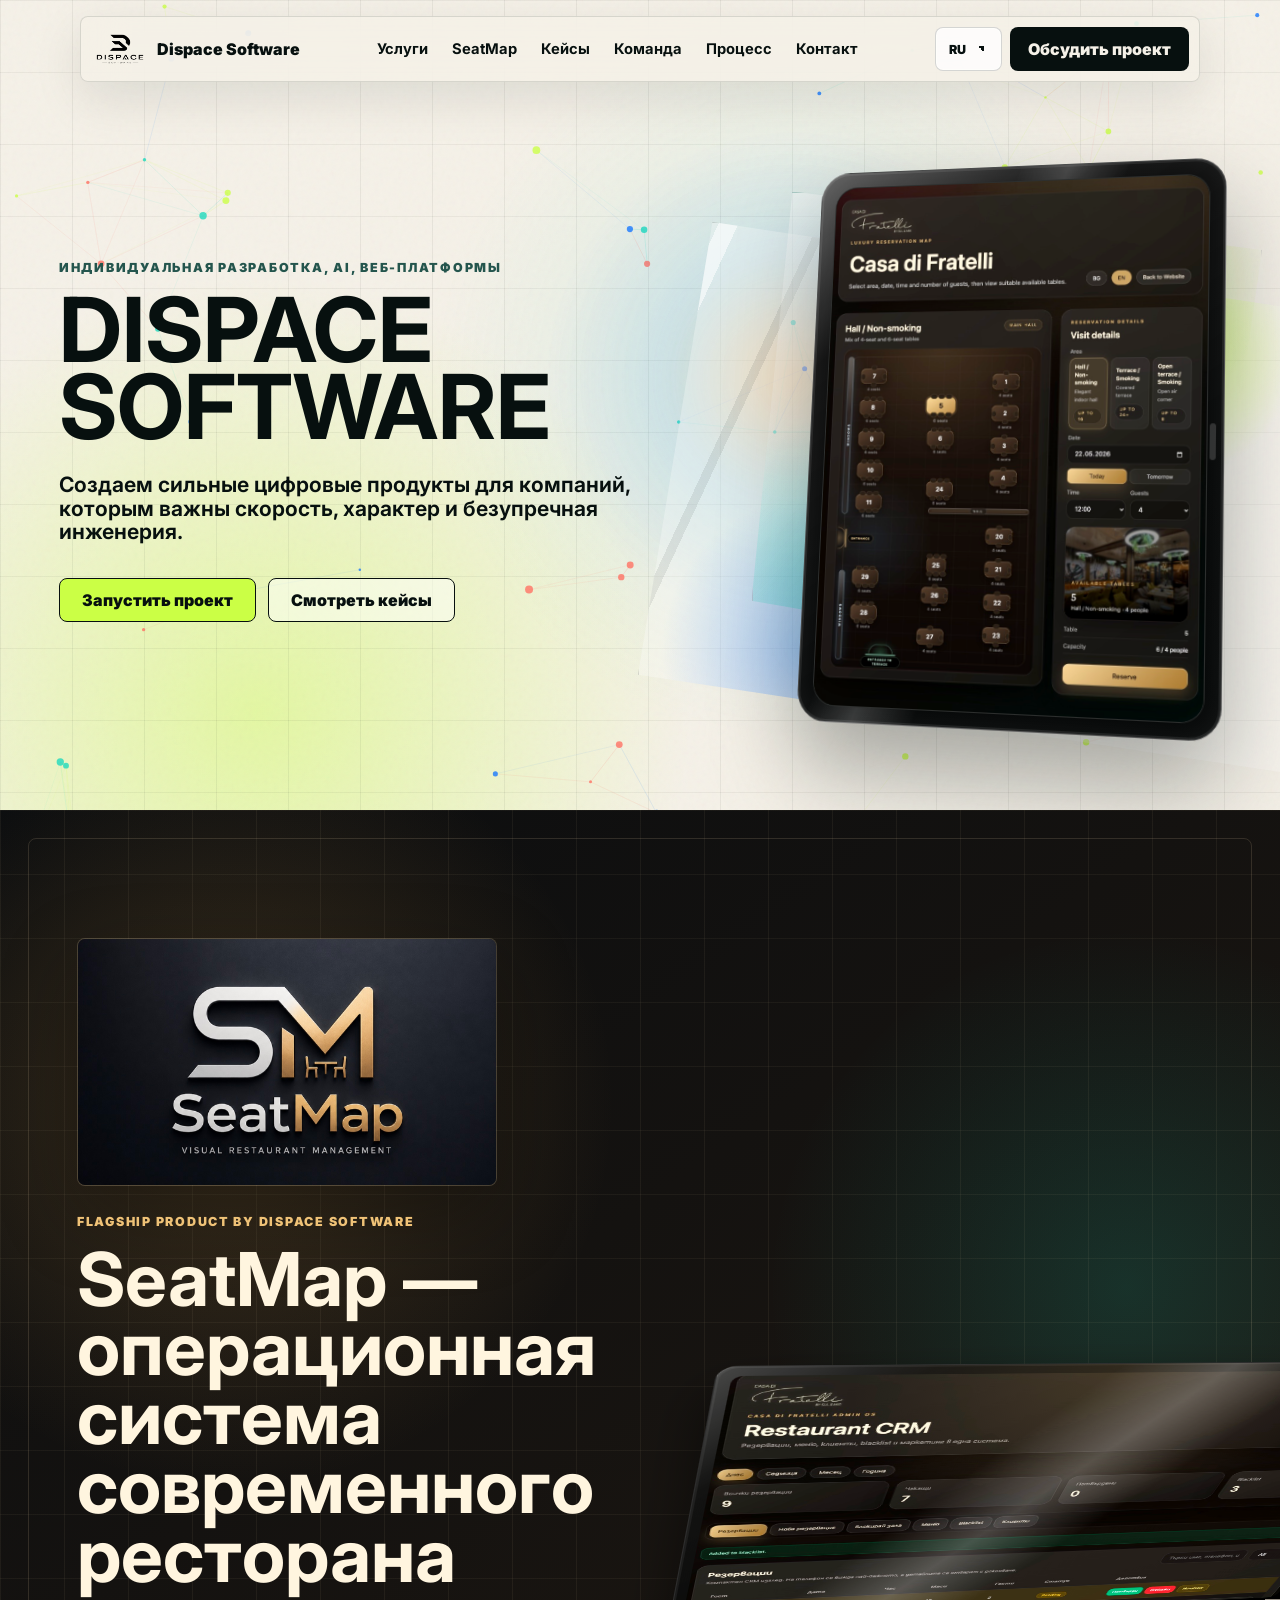
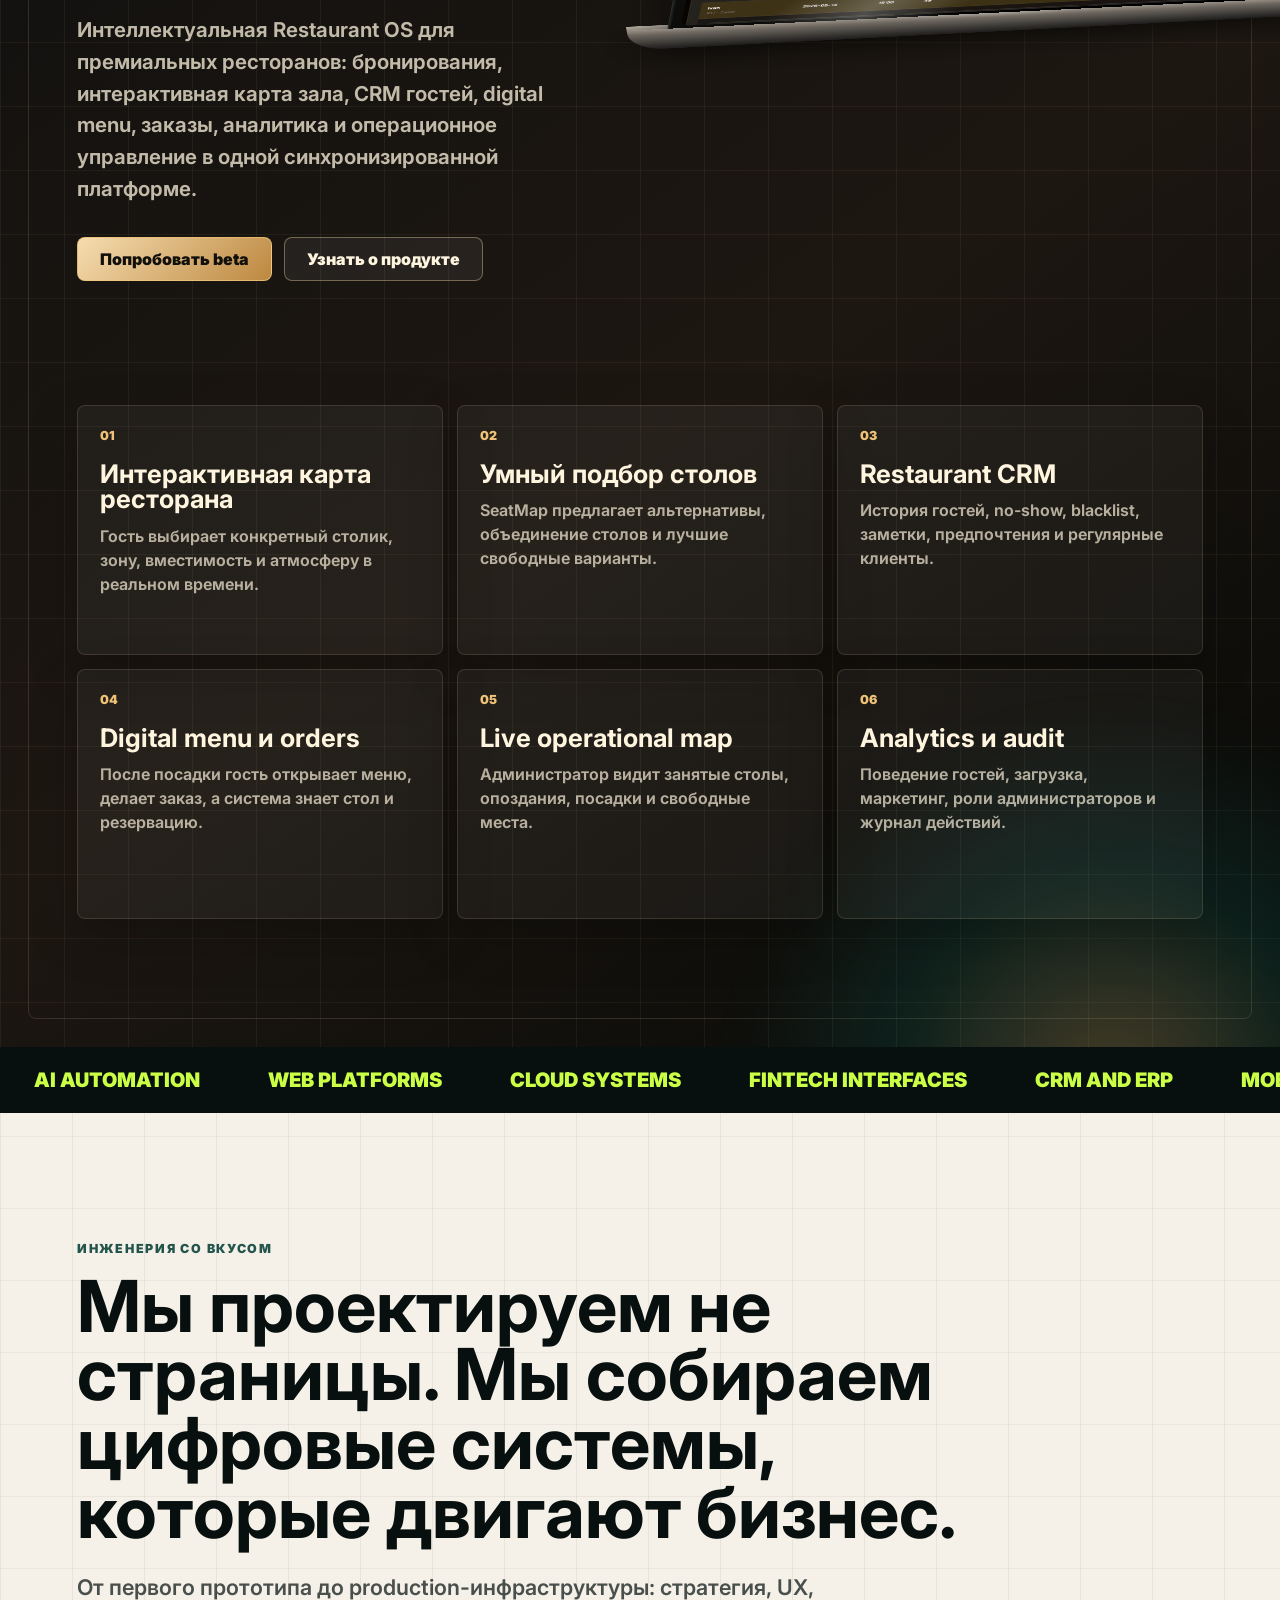
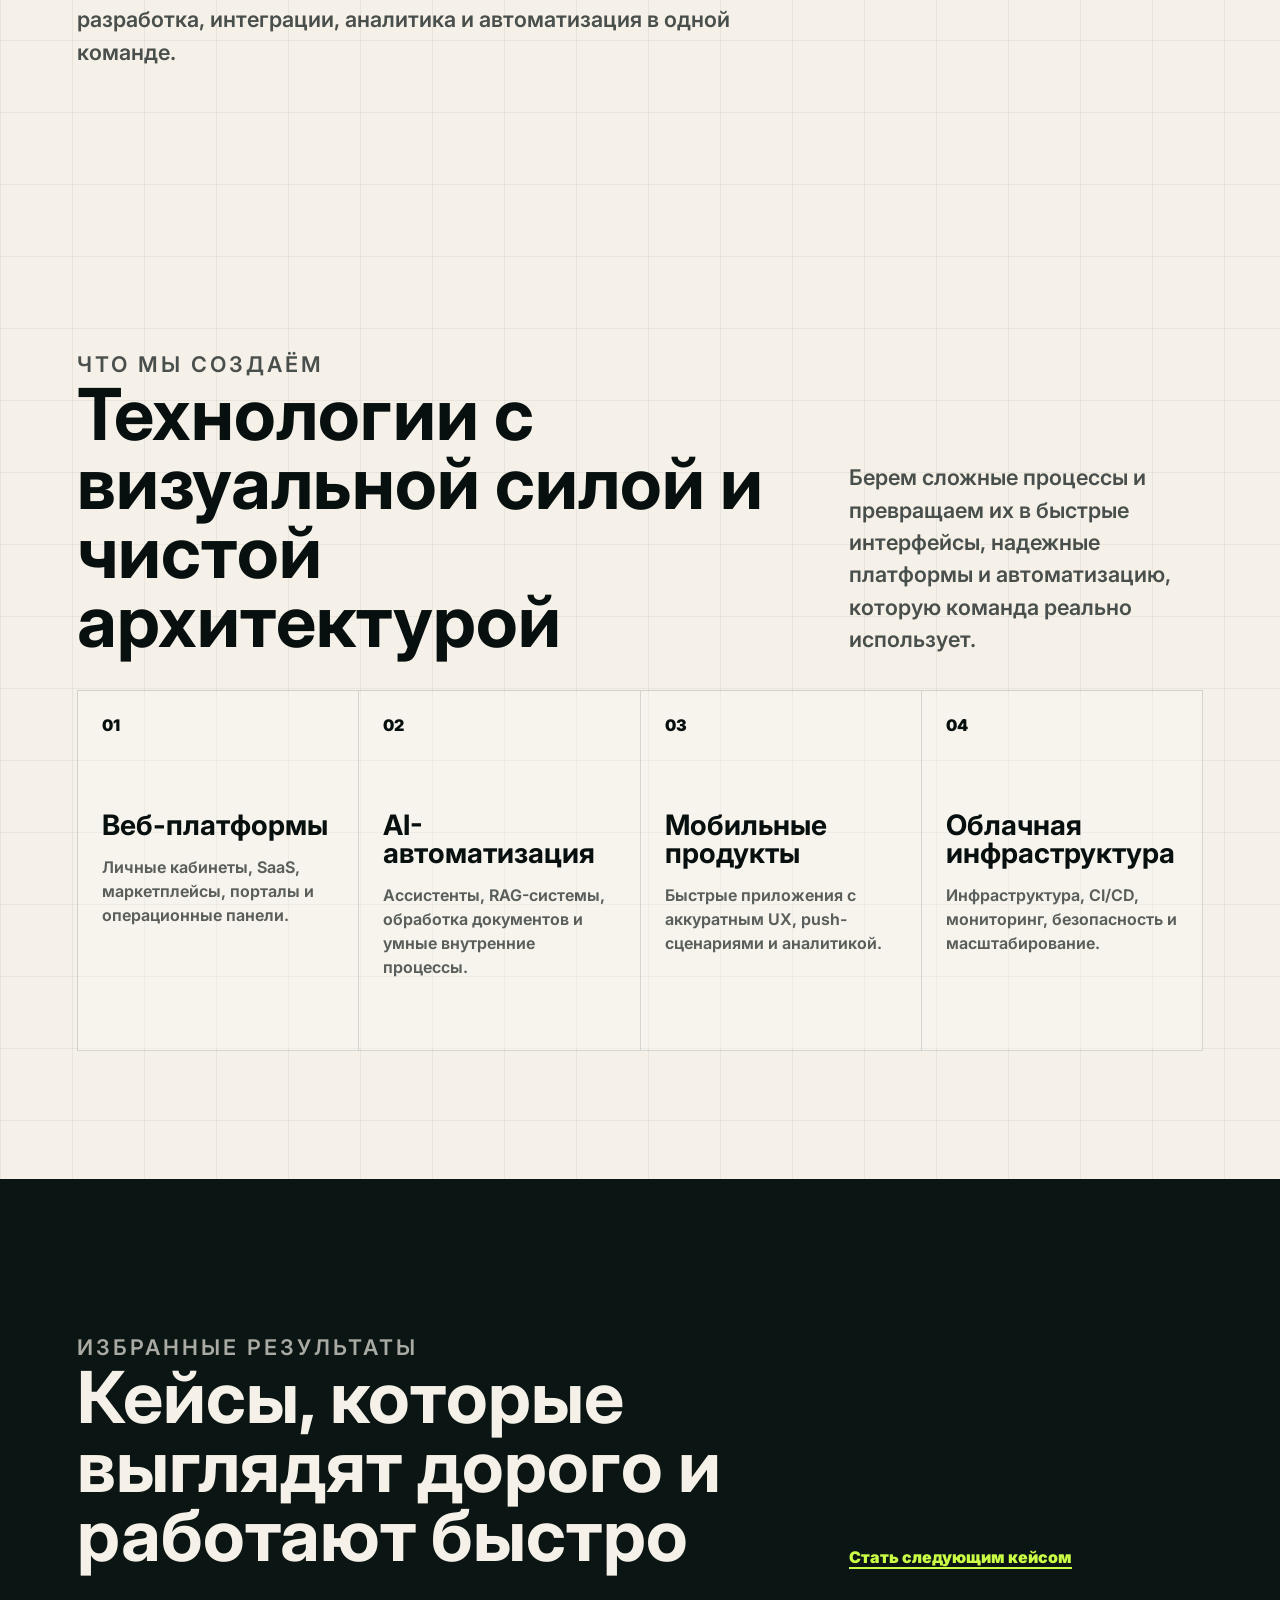
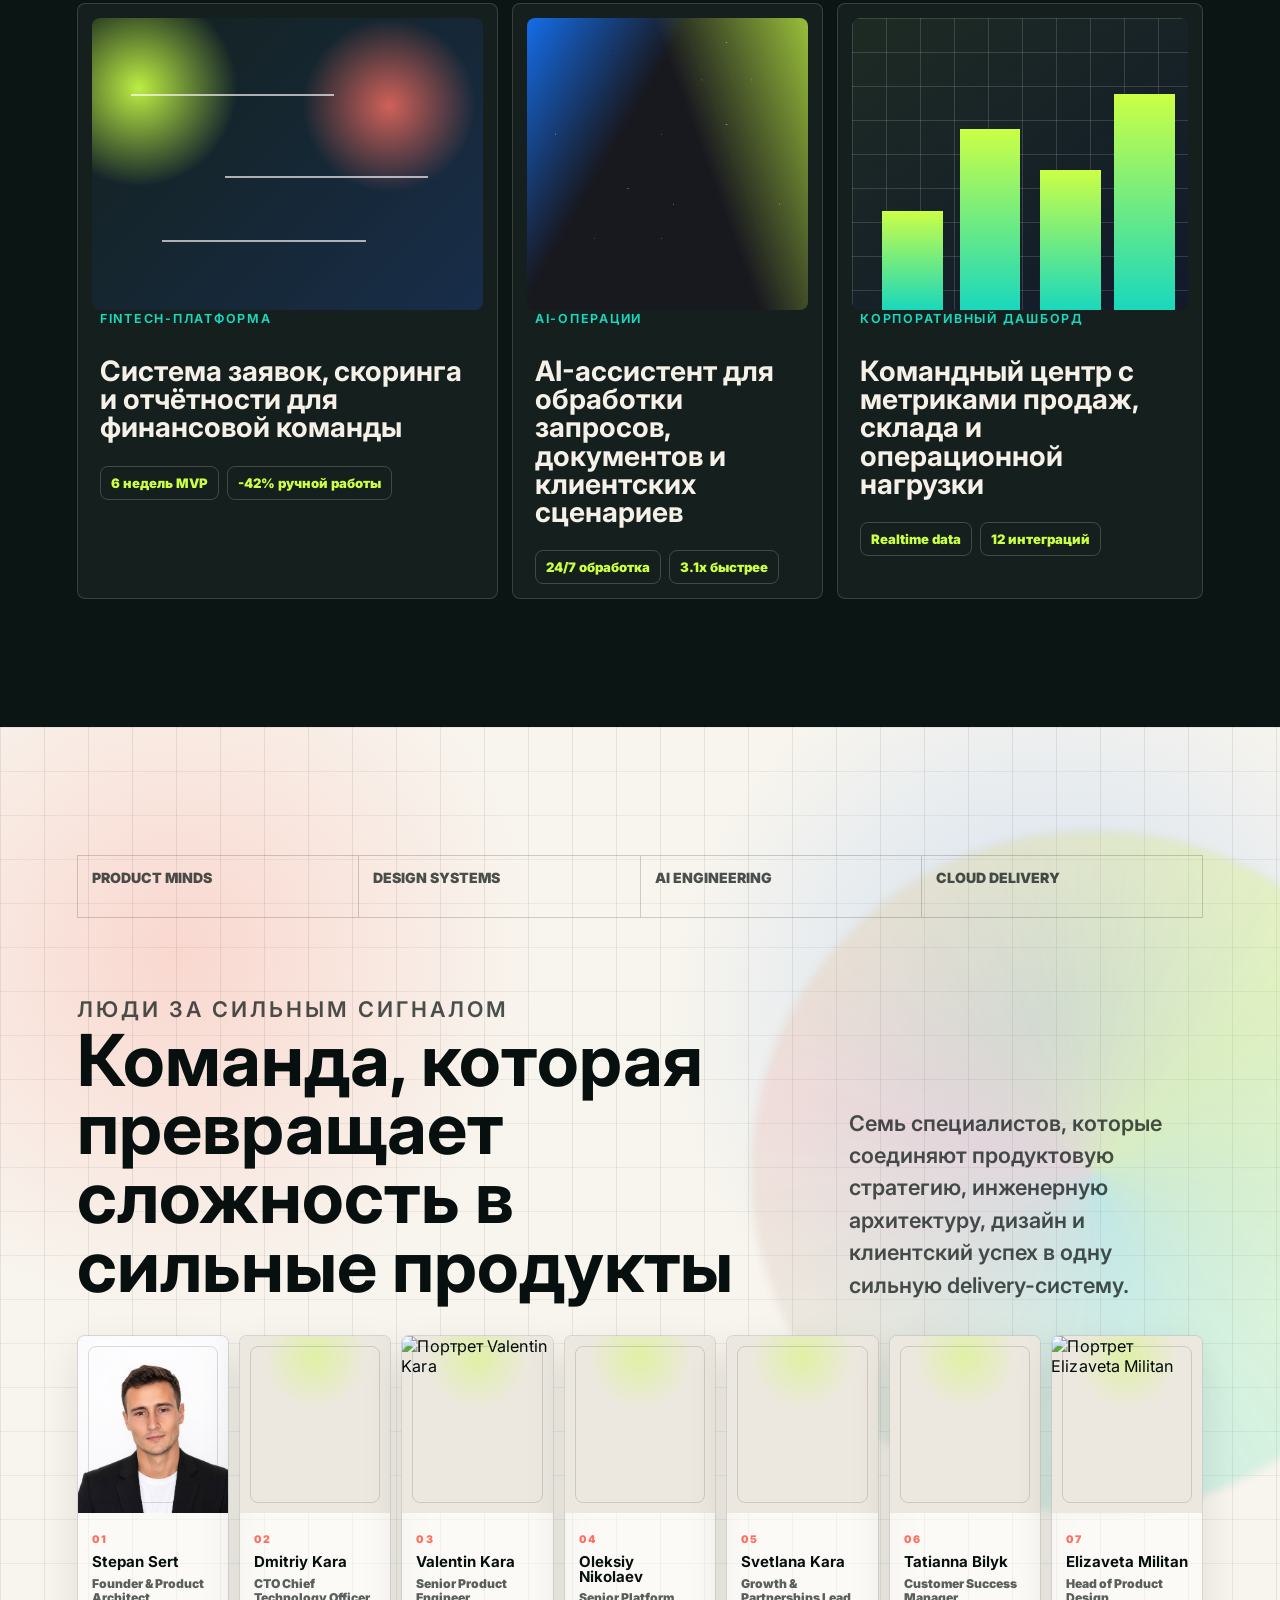
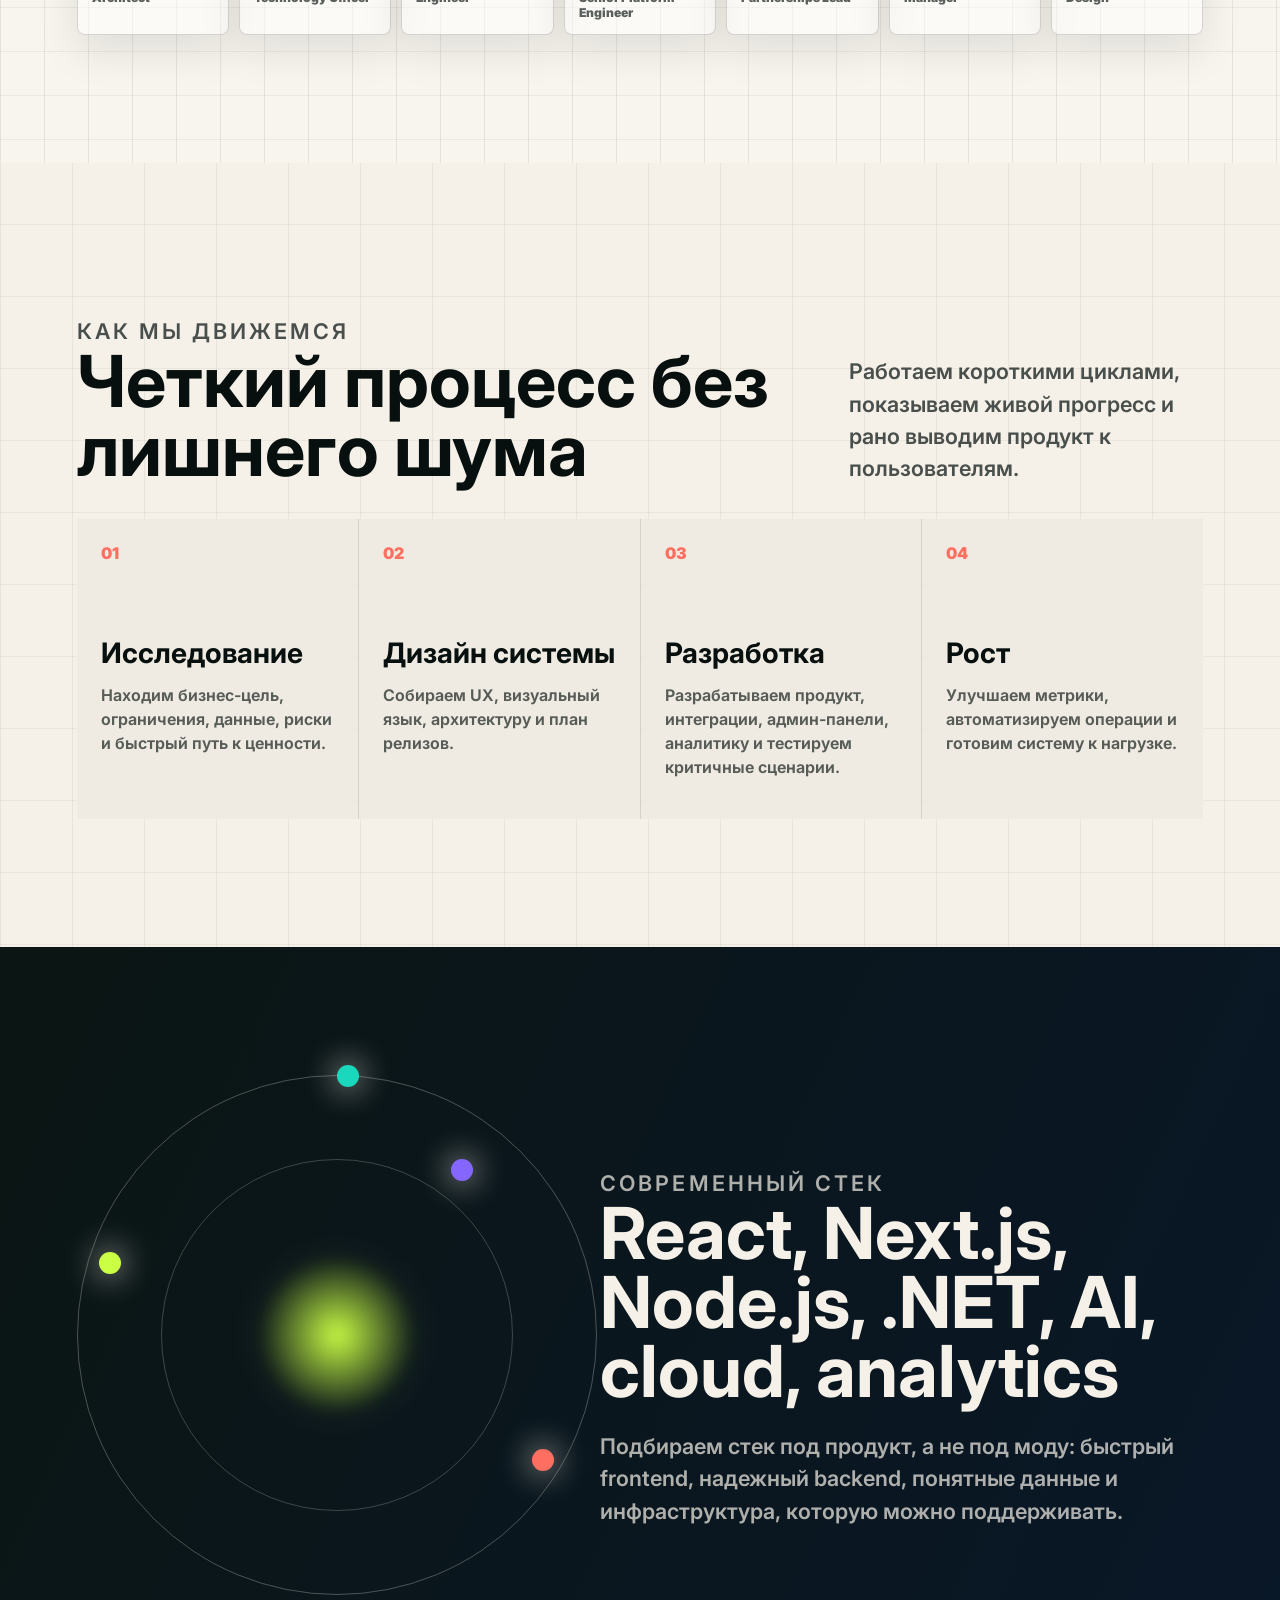
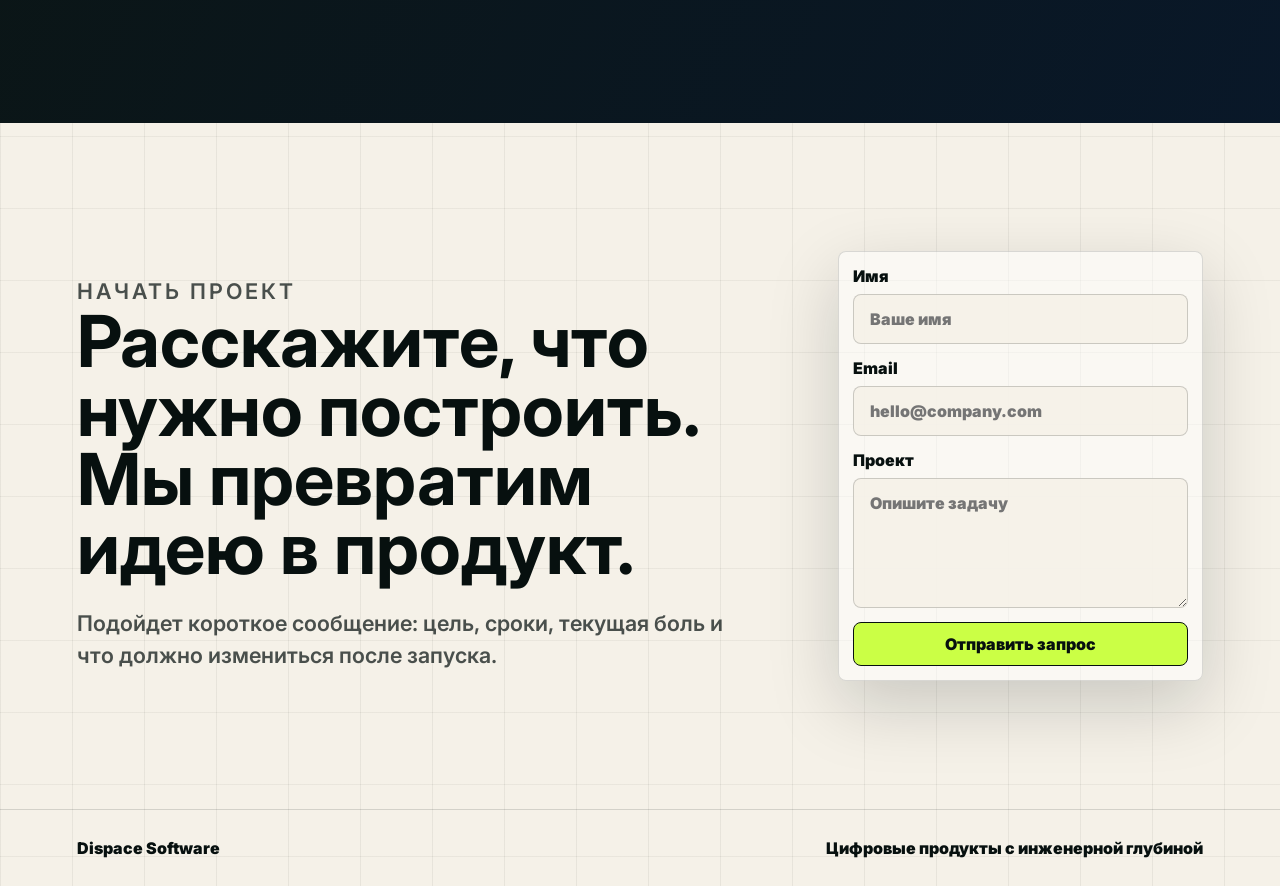
==== commit d358b10d: "Polish SeatMap beta entry flow" ====
--- a/index.html
+++ b/index.html
@@ -3,11 +3,38 @@
   <head>
     <meta charset="UTF-8" />
     <meta name="viewport" content="width=device-width, initial-scale=1.0" />
+    <meta name="robots" content="index, follow, max-image-preview:large" />
     <meta
       name="description"
-      content="Dispace Software создает цифровые продукты, платформы и автоматизацию для компаний, которым нужен быстрый и красивый технологический рост."
+      content="DISpace Software builds premium custom software, AI web platforms, SaaS systems for restaurants, hospitality CRM and SeatMap restaurant operating system."
     />
-    <title>Dispace Software | IT Company</title>
+    <meta
+      name="keywords"
+      content="DISPACE, DISpace Software, DispaceSoft, DISpasesoft, SeatMap, restaurant SaaS, restaurant operating system, restaurant management system, hospitality CRM, smart reservation platform, SaaS системы для ресторанов, системы управления для ресторанов, системи за управление на ресторанти, CRM для ресторана, интерактивная карта ресторана"
+    />
+    <meta name="author" content="DISpace Software" />
+    <meta name="theme-color" content="#f5f1e8" />
+    <link rel="canonical" href="https://dispacesoft.com/" />
+    <link rel="alternate" hreflang="ru" href="https://dispacesoft.com/" />
+    <link rel="alternate" hreflang="en" href="https://dispacesoft.com/" />
+    <link rel="alternate" hreflang="bg" href="https://dispacesoft.com/" />
+    <link rel="alternate" hreflang="x-default" href="https://dispacesoft.com/" />
+    <link rel="manifest" href="/site.webmanifest" />
+    <link rel="icon" type="image/png" href="/assets/brand/dispace-logo-transparent.png" />
+    <meta property="og:type" content="website" />
+    <meta property="og:site_name" content="DISpace Software" />
+    <meta property="og:title" content="DISpace Software | Custom Software, AI Platforms & Restaurant SaaS" />
+    <meta property="og:description" content="Premium software company behind SeatMap: Restaurant OS, hospitality CRM, smart reservation maps and SaaS systems for modern restaurants." />
+    <meta property="og:url" content="https://dispacesoft.com/" />
+    <meta property="og:image" content="https://dispacesoft.com/assets/seatmap/seatmap-logo-showcase.jpg" />
+    <meta property="og:locale" content="ru_RU" />
+    <meta property="og:locale:alternate" content="en_US" />
+    <meta property="og:locale:alternate" content="bg_BG" />
+    <meta name="twitter:card" content="summary_large_image" />
+    <meta name="twitter:title" content="DISpace Software | SeatMap Restaurant OS" />
+    <meta name="twitter:description" content="Custom software, AI web platforms and SeatMap SaaS for restaurant management, bookings, CRM and digital guest experience." />
+    <meta name="twitter:image" content="https://dispacesoft.com/assets/seatmap/seatmap-logo-showcase.jpg" />
+    <title>DISpace Software | SeatMap Restaurant SaaS & Custom Software Company</title>
     <link rel="preconnect" href="https://fonts.googleapis.com" />
     <link rel="preconnect" href="https://fonts.gstatic.com" crossorigin />
     <link
@@ -15,6 +42,97 @@
       rel="stylesheet"
     />
     <link rel="stylesheet" href="styles.css" />
+    <script type="application/ld+json">
+      {
+        "@context": "https://schema.org",
+        "@graph": [
+          {
+            "@type": "Organization",
+            "@id": "https://dispacesoft.com/#organization",
+            "name": "DISpace Software",
+            "alternateName": ["DISPACE", "DispaceSoft", "DISpasesoft", "DISpacesoft"],
+            "url": "https://dispacesoft.com/",
+            "logo": "https://dispacesoft.com/assets/brand/dispace-logo-transparent.png",
+            "description": "DISpace Software creates custom software, AI web platforms, SaaS systems for restaurants, hospitality CRM and smart reservation products.",
+            "founder": {
+              "@type": "Person",
+              "name": "Stepan Sert"
+            },
+            "knowsAbout": [
+              "Custom software development",
+              "AI web platforms",
+              "Restaurant SaaS",
+              "Restaurant management systems",
+              "Hospitality CRM",
+              "Smart reservation systems",
+              "Digital menu systems",
+              "SeatMap"
+            ]
+          },
+          {
+            "@type": "WebSite",
+            "@id": "https://dispacesoft.com/#website",
+            "url": "https://dispacesoft.com/",
+            "name": "DISpace Software",
+            "publisher": {
+              "@id": "https://dispacesoft.com/#organization"
+            },
+            "inLanguage": ["ru", "en", "bg"]
+          },
+          {
+            "@type": "SoftwareApplication",
+            "@id": "https://dispacesoft.com/#seatmap",
+            "name": "SeatMap",
+            "alternateName": "SeatMap Restaurant OS",
+            "applicationCategory": "BusinessApplication",
+            "operatingSystem": "Web",
+            "url": "https://dispacesoft.com/seatmap-beta.html",
+            "creator": {
+              "@id": "https://dispacesoft.com/#organization"
+            },
+            "description": "SeatMap is a Restaurant Operating System and hospitality CRM for interactive table reservations, restaurant maps, digital menu, orders, guest profiles and analytics.",
+            "featureList": [
+              "Interactive restaurant table map",
+              "Online reservations",
+              "Hospitality CRM",
+              "Digital menu",
+              "Order management",
+              "Guest analytics",
+              "Restaurant zone management"
+            ],
+            "offers": {
+              "@type": "Offer",
+              "availability": "https://schema.org/InStock",
+              "price": "0",
+              "priceCurrency": "EUR",
+              "description": "Beta demo available"
+            }
+          },
+          {
+            "@type": "FAQPage",
+            "@id": "https://dispacesoft.com/#faq",
+            "mainEntity": [
+              {
+                "@type": "Question",
+                "name": "What is SeatMap?",
+                "acceptedAnswer": {
+                  "@type": "Answer",
+                  "text": "SeatMap is a restaurant operating system by DISpace Software for online reservations, interactive table maps, hospitality CRM, digital menu, orders and analytics."
+                }
+              },
+              {
+                "@type": "Question",
+                "name": "Does DISpace Software build SaaS systems for restaurants?",
+                "acceptedAnswer": {
+                  "@type": "Answer",
+                  "text": "Yes. DISpace Software builds restaurant SaaS, hospitality CRM, smart reservation platforms, digital menus and custom web platforms."
+                }
+              }
+            ]
+          }
+        ]
+      }
+    </script>
   </head>
   <body>
     <canvas id="field" aria-hidden="true"></canvas>
@@ -100,7 +218,7 @@
             операционное управление в одной синхронизированной платформе.
           </p>
           <div class="seatmap-actions">
-            <a class="button gold" href="seatmap-app/index.html?route=reservation&tour=1" target="_blank" rel="noopener">Попробовать beta</a>
+            <a class="button gold" href="seatmap-app/index.html?route=reservation" target="_blank" rel="noopener">Попробовать beta</a>
             <a class="button ghost-dark" href="seatmap-guide.html">Узнать о продукте</a>
           </div>
         </div>
@@ -116,49 +234,31 @@
 
         <div class="seatmap-features" aria-label="Ключевые возможности SeatMap">
           <article class="seatmap-feature reveal">
-            <div class="feature-shot placeholder-shot">
-              <span>Место под фото инструкции</span>
-            </div>
             <span>01</span>
             <h3>Интерактивная карта ресторана</h3>
             <p>Гость выбирает конкретный столик, зону, вместимость и атмосферу в реальном времени.</p>
           </article>
           <article class="seatmap-feature reveal">
-            <div class="feature-shot placeholder-shot">
-              <span>Место под фото инструкции</span>
-            </div>
             <span>02</span>
             <h3>Умный подбор столов</h3>
             <p>SeatMap предлагает альтернативы, объединение столов и лучшие свободные варианты.</p>
           </article>
           <article class="seatmap-feature reveal">
-            <div class="feature-shot placeholder-shot">
-              <span>Место под фото инструкции</span>
-            </div>
             <span>03</span>
             <h3>Restaurant CRM</h3>
             <p>История гостей, no-show, blacklist, заметки, предпочтения и регулярные клиенты.</p>
           </article>
           <article class="seatmap-feature reveal">
-            <div class="feature-shot placeholder-shot">
-              <span>Место под фото инструкции</span>
-            </div>
             <span>04</span>
             <h3>Digital menu и orders</h3>
             <p>После посадки гость открывает меню, делает заказ, а система знает стол и резервацию.</p>
           </article>
           <article class="seatmap-feature reveal">
-            <div class="feature-shot placeholder-shot">
-              <span>Место под фото инструкции</span>
-            </div>
             <span>05</span>
             <h3>Live operational map</h3>
             <p>Администратор видит занятые столы, опоздания, посадки и свободные места.</p>
           </article>
           <article class="seatmap-feature reveal">
-            <div class="feature-shot placeholder-shot">
-              <span>Место под фото инструкции</span>
-            </div>
             <span>06</span>
             <h3>Analytics и audit</h3>
             <p>Поведение гостей, загрузка, маркетинг, роли администраторов и журнал действий.</p>
@@ -288,8 +388,8 @@
             <h2 id="team-title">Команда, которая превращает сложность в сильные продукты</h2>
           </div>
           <p>
-            Здесь будут имена и позиции. Сейчас оставил аккуратные placeholders, чтобы
-            можно было быстро вписать финальные роли без перестройки дизайна.
+            Семь специалистов, которые соединяют продуктовую стратегию, инженерную
+            архитектуру, дизайн и клиентский успех в одну сильную delivery-систему.
           </p>
         </div>
 
@@ -300,8 +400,8 @@
             </div>
             <div class="team-card-copy">
               <span>01</span>
-              <h3>Имя Фамилия</h3>
-              <p>Position / Department</p>
+              <h3>Stepan Sert</h3>
+              <p>Founder & Product Architect</p>
             </div>
           </article>
           <article class="team-card reveal">
@@ -310,18 +410,18 @@
             </div>
             <div class="team-card-copy">
               <span>02</span>
-              <h3>Имя Фамилия</h3>
-              <p>Position / Department</p>
-            </div>
-          </article>
-          <article class="team-card reveal">
-            <div class="team-photo">
-              <img src="assets/team/team-06.jpg" alt="Портрет участника команды" loading="lazy" decoding="async" />
+              <h3>Dmitriy Kara</h3>
+              <p>CTO Chief Technology Officer</p>
+            </div>
+          </article>
+          <article class="team-card reveal">
+            <div class="team-photo">
+              <img src="assets/team/team-03.png" alt="Портрет Valentin Kara" loading="lazy" decoding="async" />
             </div>
             <div class="team-card-copy">
               <span>03</span>
-              <h3>Имя Фамилия</h3>
-              <p>Position / Department</p>
+              <h3>Valentin Kara</h3>
+              <p>Senior Product Engineer</p>
             </div>
           </article>
           <article class="team-card reveal">
@@ -330,8 +430,8 @@
             </div>
             <div class="team-card-copy">
               <span>04</span>
-              <h3>Имя Фамилия</h3>
-              <p>Position / Department</p>
+              <h3>Oleksiy Nikolaev</h3>
+              <p>Senior Platform Engineer</p>
             </div>
           </article>
           <article class="team-card reveal">
@@ -340,8 +440,8 @@
             </div>
             <div class="team-card-copy">
               <span>05</span>
-              <h3>Имя Фамилия</h3>
-              <p>Position / Department</p>
+              <h3>Svetlana Kara</h3>
+              <p>Growth & Partnerships Lead</p>
             </div>
           </article>
           <article class="team-card reveal">
@@ -350,8 +450,18 @@
             </div>
             <div class="team-card-copy">
               <span>06</span>
-              <h3>Имя Фамилия</h3>
-              <p>Position / Department</p>
+              <h3>Tatianna Bilyk</h3>
+              <p>Customer Success Manager</p>
+            </div>
+          </article>
+          <article class="team-card reveal">
+            <div class="team-photo">
+              <img src="assets/team/team-07.png" alt="Портрет Elizaveta Militan" loading="lazy" decoding="async" />
+            </div>
+            <div class="team-card-copy">
+              <span>07</span>
+              <h3>Elizaveta Militan</h3>
+              <p>Head of Product Design</p>
             </div>
           </article>
         </div>
@@ -396,7 +506,7 @@
         </div>
         <div class="stack-copy reveal">
           <p class="section-kicker">Modern stack</p>
-          <h2>React, Next.js, Node.js, Python, AI, cloud, analytics</h2>
+          <h2>React, Next.js, Node.js, .NET, AI, cloud, analytics</h2>
           <p>
             Подбираем стек под продукт, а не под моду: быстрый frontend, надежный backend,
             понятные данные и инфраструктура, которую можно поддерживать.
--- a/styles.css
+++ b/styles.css
@@ -645,35 +645,14 @@
 
 .seatmap-feature {
   display: grid;
-  grid-template-rows: auto auto auto 1fr;
-  min-height: 420px;
-  padding: 14px;
+  grid-template-rows: auto auto 1fr;
+  min-height: 250px;
+  padding: 22px;
   border: 1px solid rgba(246, 221, 176, 0.14);
   border-radius: 8px;
   background: rgba(255, 255, 255, 0.045);
   box-shadow: 0 18px 50px rgba(0, 0, 0, 0.22);
   overflow: hidden;
-}
-
-.feature-shot {
-  display: grid;
-  min-height: 190px;
-  place-items: center;
-  margin-bottom: 18px;
-  border: 1px dashed rgba(239, 194, 119, 0.36);
-  border-radius: 8px;
-  background:
-    linear-gradient(90deg, rgba(246, 221, 176, 0.08) 1px, transparent 1px) 0 0 / 28px 28px,
-    linear-gradient(rgba(246, 221, 176, 0.08) 1px, transparent 1px) 0 0 / 28px 28px,
-    rgba(0, 0, 0, 0.22);
-}
-
-.feature-shot span {
-  color: rgba(255, 245, 223, 0.58);
-  font-size: 0.78rem;
-  font-weight: 900;
-  letter-spacing: 0.12em;
-  text-transform: uppercase;
 }
 
 .seatmap-feature > span {
@@ -979,14 +958,14 @@
   z-index: 1;
   display: grid;
   grid-template-columns: repeat(4, minmax(0, 1fr));
-  margin-bottom: clamp(34px, 6vw, 76px);
+  margin-bottom: clamp(28px, 4vw, 52px);
   border-top: 1px solid rgba(7, 16, 15, 0.18);
   border-left: 1px solid rgba(7, 16, 15, 0.18);
 }
 
 .team-ribbon span {
-  min-height: 74px;
-  padding: 16px;
+  min-height: 62px;
+  padding: 13px 14px;
   border-right: 1px solid rgba(7, 16, 15, 0.18);
   border-bottom: 1px solid rgba(7, 16, 15, 0.18);
   color: rgba(7, 16, 15, 0.72);
@@ -1000,7 +979,7 @@
   border: 1px solid rgba(7, 16, 15, 0.16);
   border-radius: 8px;
   background: rgba(255, 255, 255, 0.48);
-  box-shadow: 0 18px 56px rgba(7, 16, 15, 0.12);
+  box-shadow: 0 16px 42px rgba(7, 16, 15, 0.1);
   overflow: hidden;
 }
 
@@ -1022,7 +1001,7 @@
 
 .team-photo {
   position: relative;
-  aspect-ratio: 4 / 5;
+  aspect-ratio: 1 / 1.18;
   background:
     radial-gradient(circle at 50% 12%, rgba(203, 255, 69, 0.38), transparent 30%),
     #ece8df;
@@ -1031,7 +1010,7 @@
 
 .team-photo::before {
   position: absolute;
-  inset: 14px;
+  inset: 10px;
   z-index: 1;
   border: 1px solid rgba(7, 16, 15, 0.14);
   border-radius: 8px;
@@ -1058,14 +1037,14 @@
 .team-card-copy {
   position: relative;
   z-index: 2;
-  padding: 22px;
+  padding: 14px;
 }
 
 .team-card-copy span {
   display: inline-flex;
-  margin: 0 0 14px;
+  margin: 0 0 9px;
   color: var(--coral);
-  font-size: 0.78rem;
+  font-size: 0.66rem;
   font-weight: 900;
   letter-spacing: 0.12em;
   text-transform: uppercase;
@@ -1073,14 +1052,16 @@
 
 .team-card h3 {
   margin: 0;
-  font-size: clamp(1.45rem, 2.2vw, 2.25rem);
+  font-size: clamp(0.94rem, 0.98vw, 1.22rem);
   line-height: 0.96;
   letter-spacing: 0;
 }
 
 .team-card p {
-  margin: 10px 0 0;
+  margin: 7px 0 0;
   color: rgba(7, 16, 15, 0.66);
+  font-size: 0.76rem;
+  line-height: 1.18;
   font-weight: 900;
 }
 
@@ -1088,8 +1069,8 @@
   position: relative;
   z-index: 1;
   display: grid;
-  grid-template-columns: repeat(3, minmax(0, 1fr));
-  gap: 14px;
+  grid-template-columns: repeat(7, minmax(0, 1fr));
+  gap: 10px;
 }
 
 .team-card {
@@ -1680,10 +1661,14 @@
   .service-grid,
   .process-rail,
   .team-ribbon,
-  .team-grid,
   .seatmap-features,
   .case-grid {
     grid-template-columns: 1fr;
+  }
+
+  .team-grid {
+    grid-template-columns: repeat(2, minmax(0, 1fr));
+    gap: 8px;
   }
 
   .seatmap-product::before {
@@ -1729,20 +1714,40 @@
     min-height: 230px;
   }
 
-  .team-card-copy {
-    padding: 18px;
-  }
-
   .team-ribbon span {
     min-height: 54px;
   }
 
-  .feature-shot {
-    min-height: 160px;
-  }
-
   .team-photo {
-    aspect-ratio: 1 / 1.08;
+    aspect-ratio: 1 / 1.04;
+  }
+
+  .team-photo::before {
+    inset: 7px;
+  }
+
+  .team-card-copy {
+    padding: 10px;
+  }
+
+  .team-card-copy span {
+    margin-bottom: 6px;
+    font-size: 0.58rem;
+  }
+
+  .team-card h3 {
+    font-size: clamp(0.82rem, 4.1vw, 1rem);
+    line-height: 1;
+  }
+
+  .team-card p {
+    margin-top: 5px;
+    font-size: clamp(0.62rem, 3.1vw, 0.72rem);
+    line-height: 1.12;
+  }
+
+  .team-card {
+    box-shadow: 0 10px 28px rgba(7, 16, 15, 0.09);
   }
 
   .contact-form {
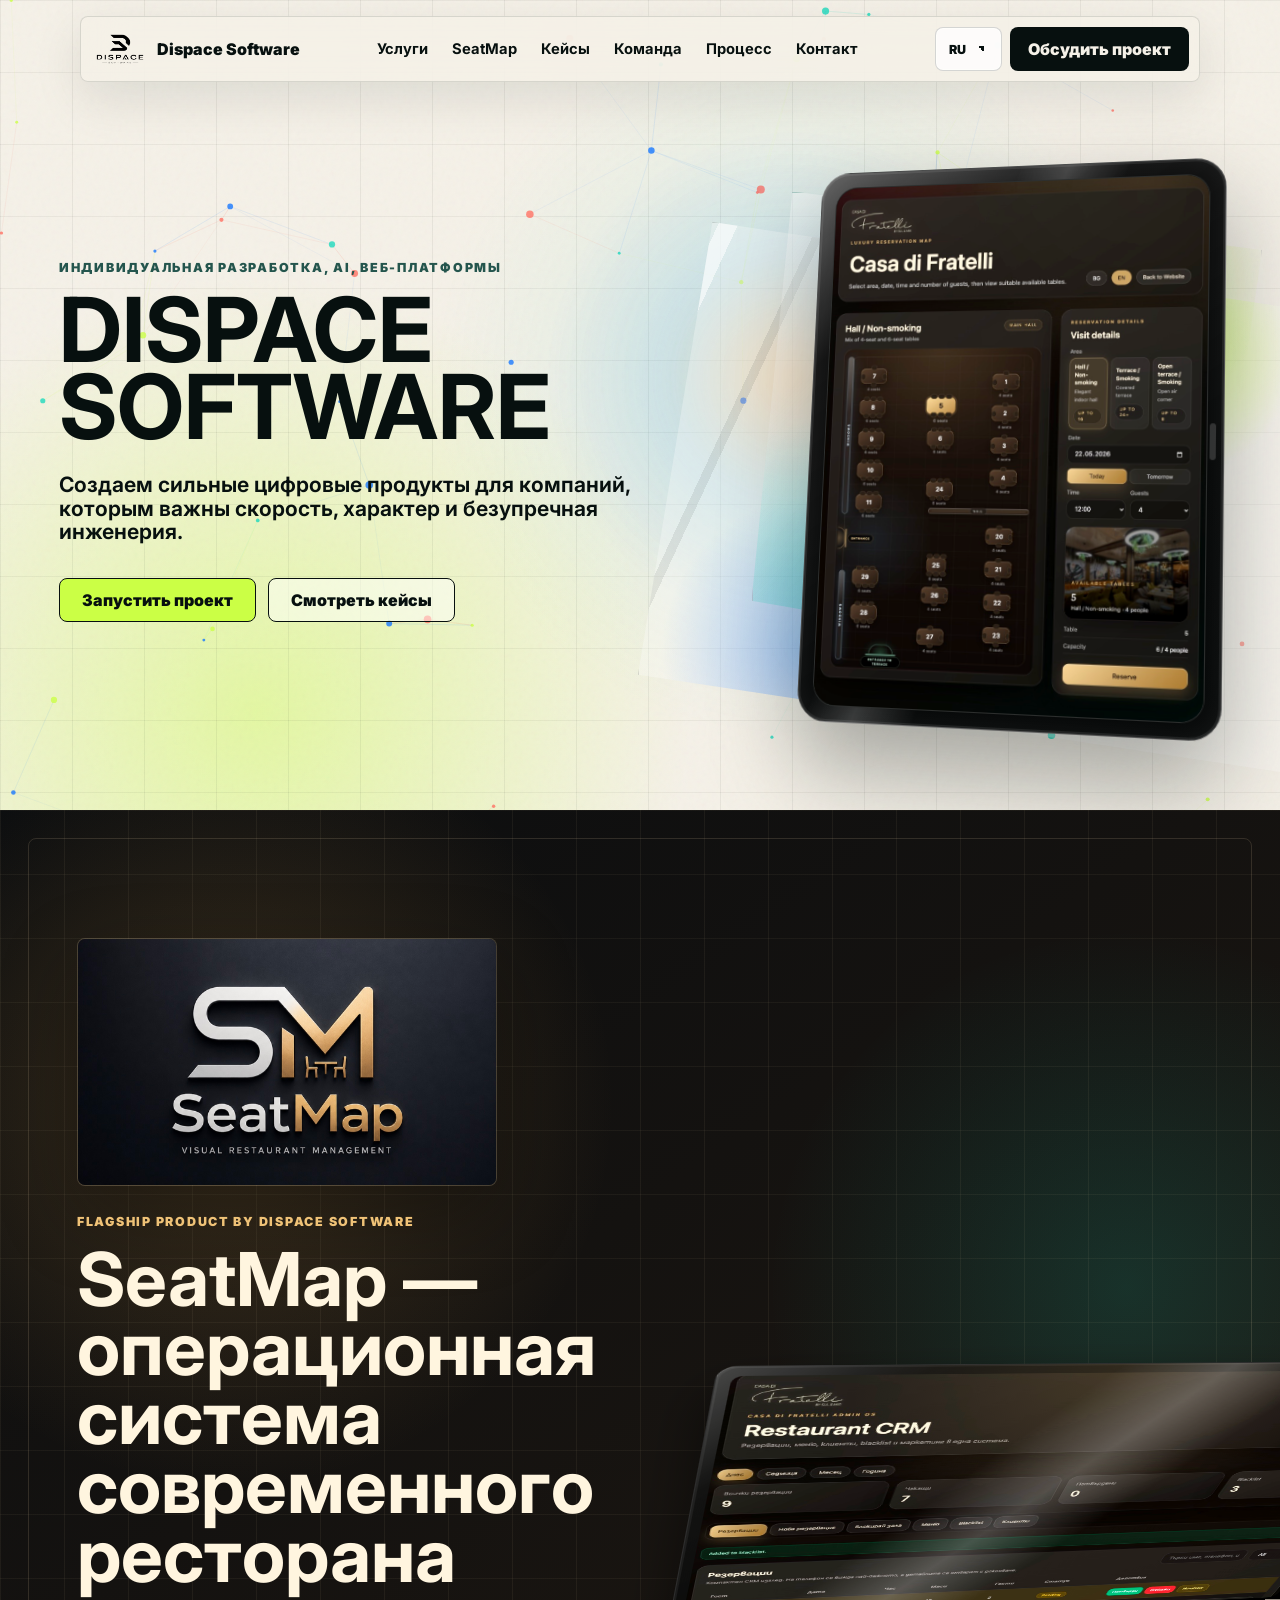
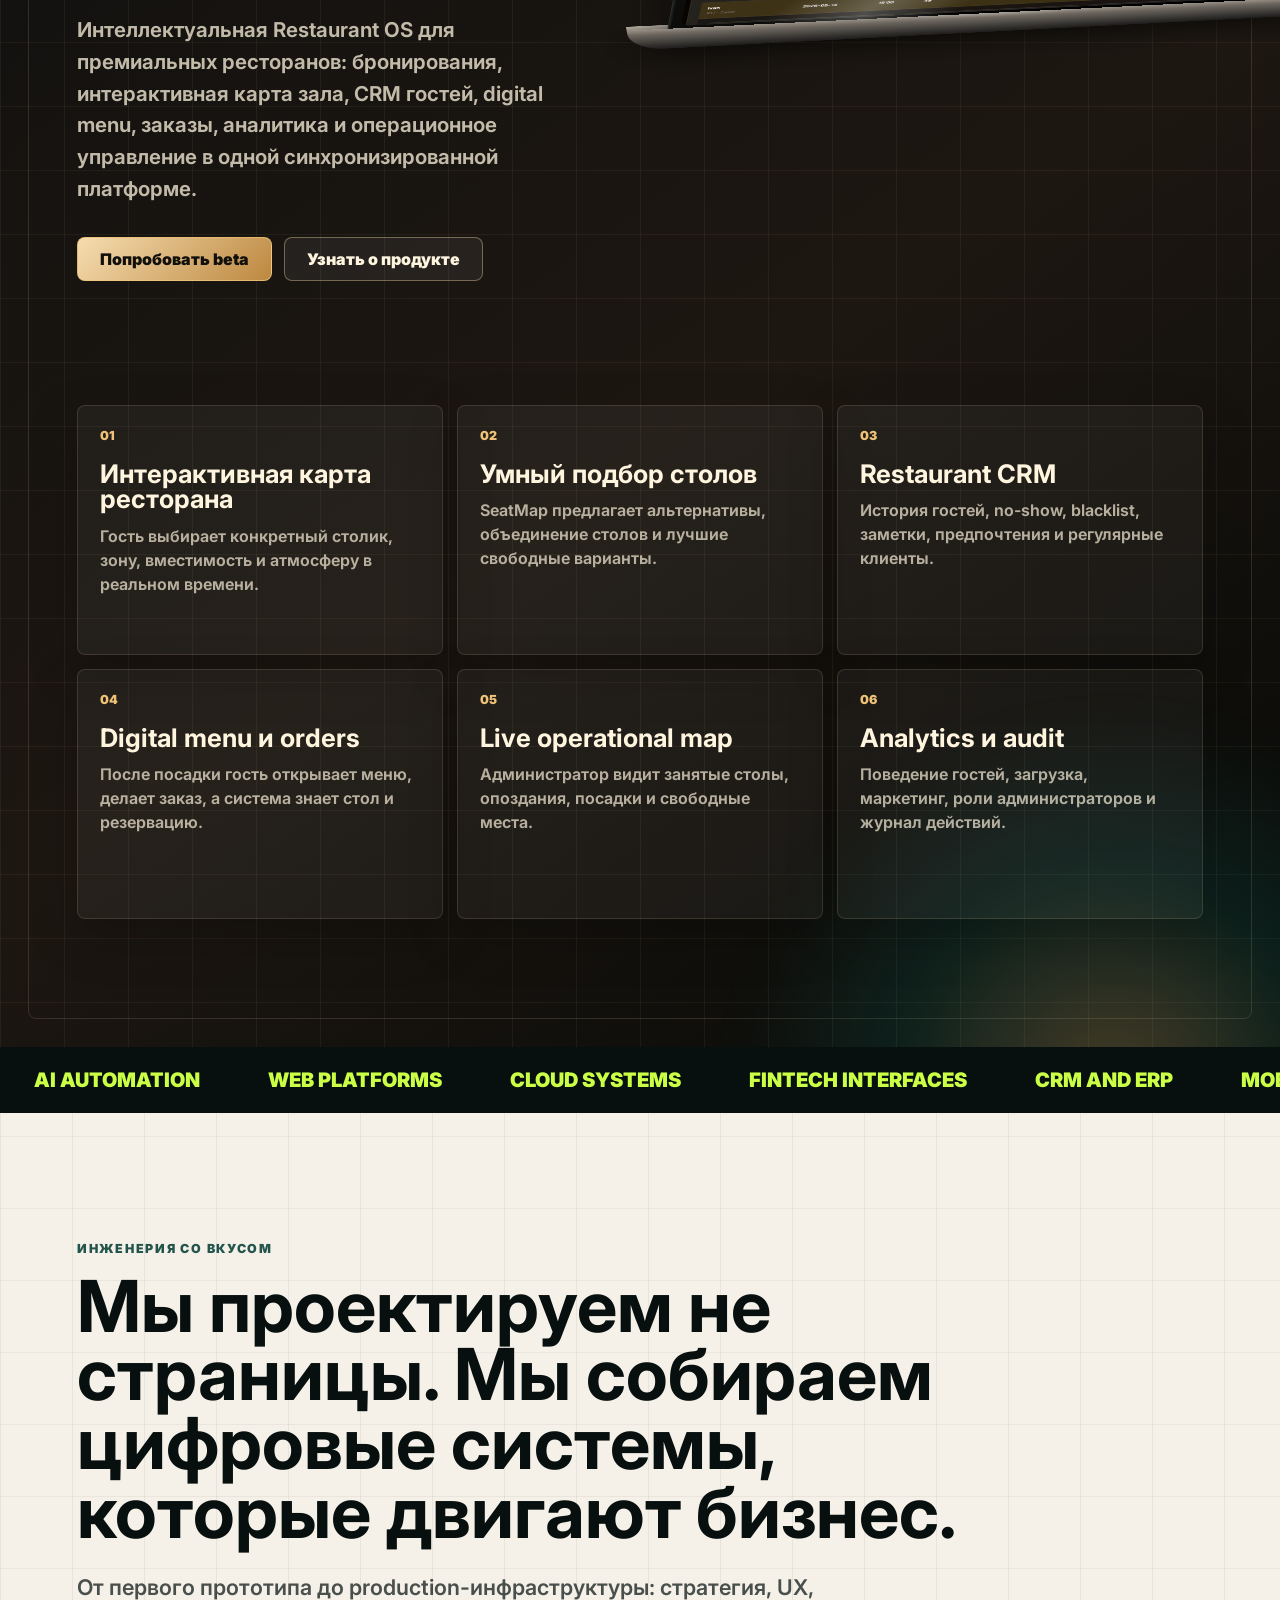
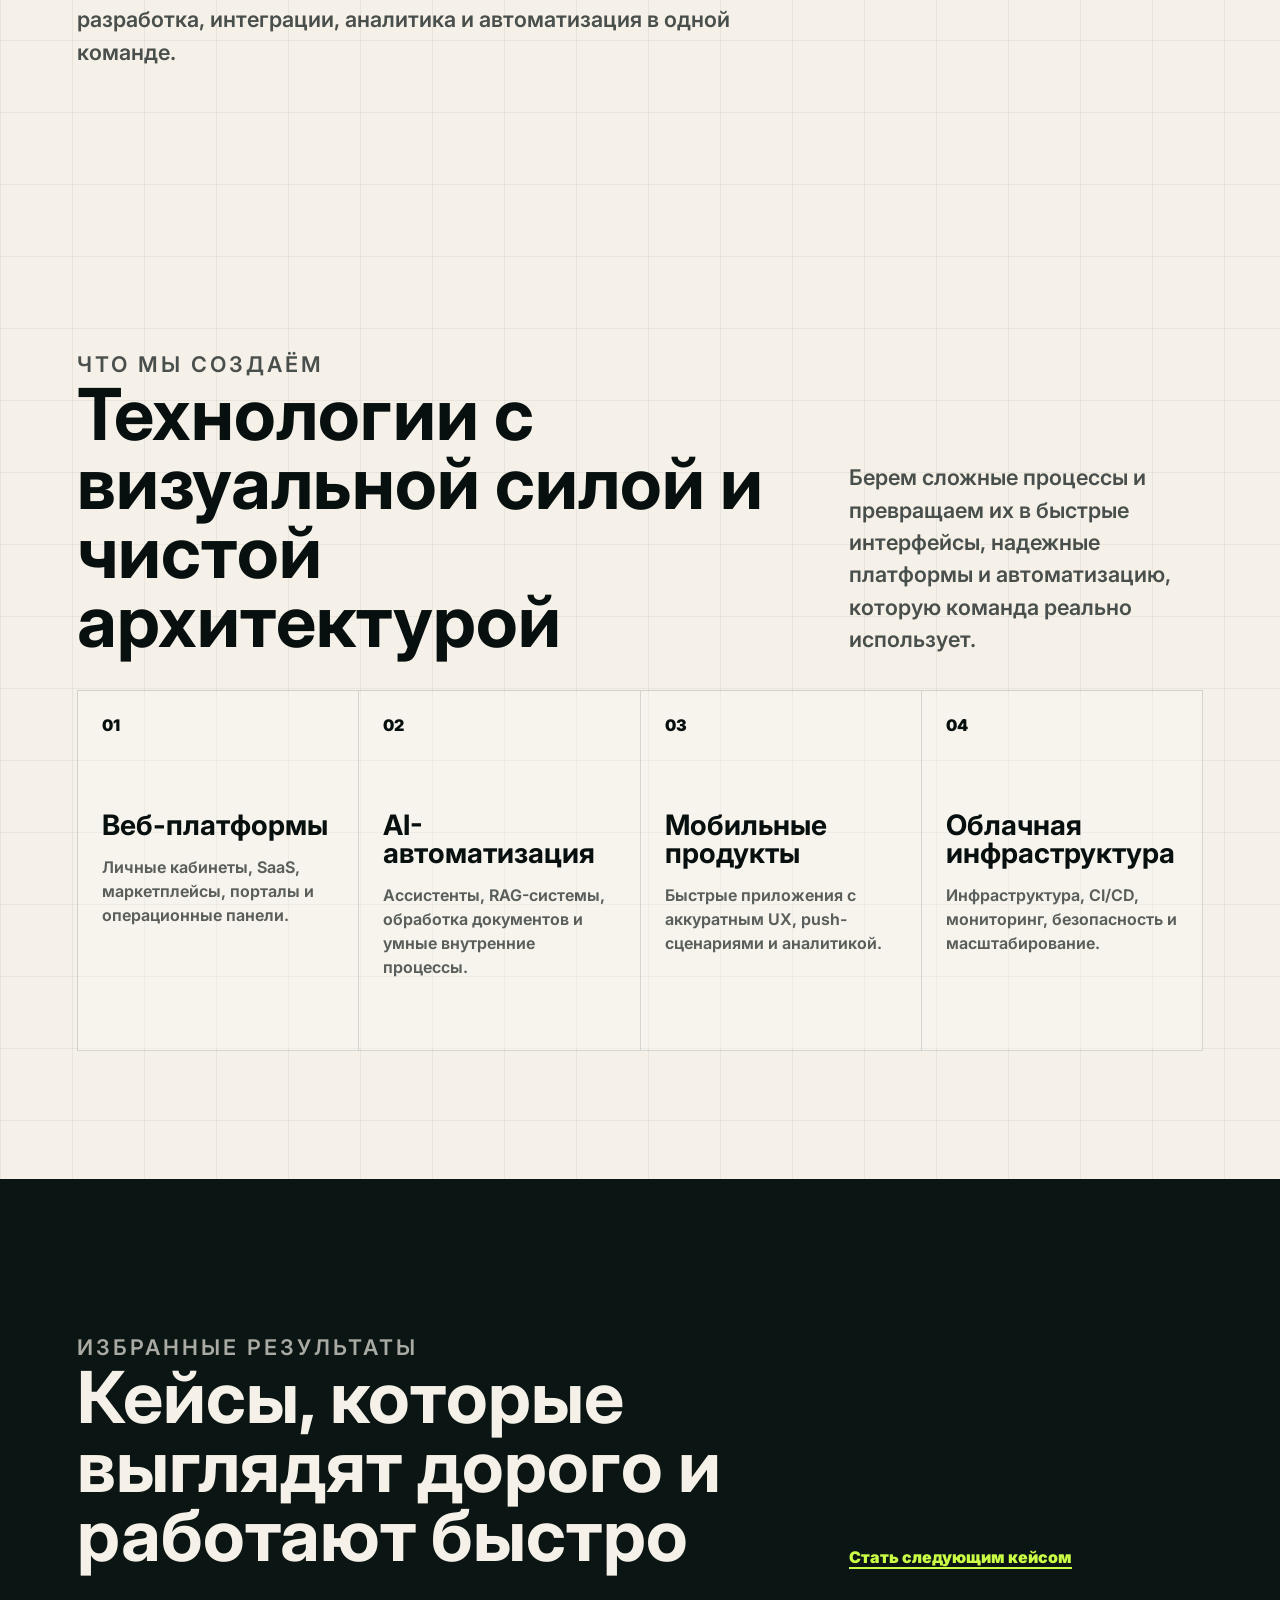
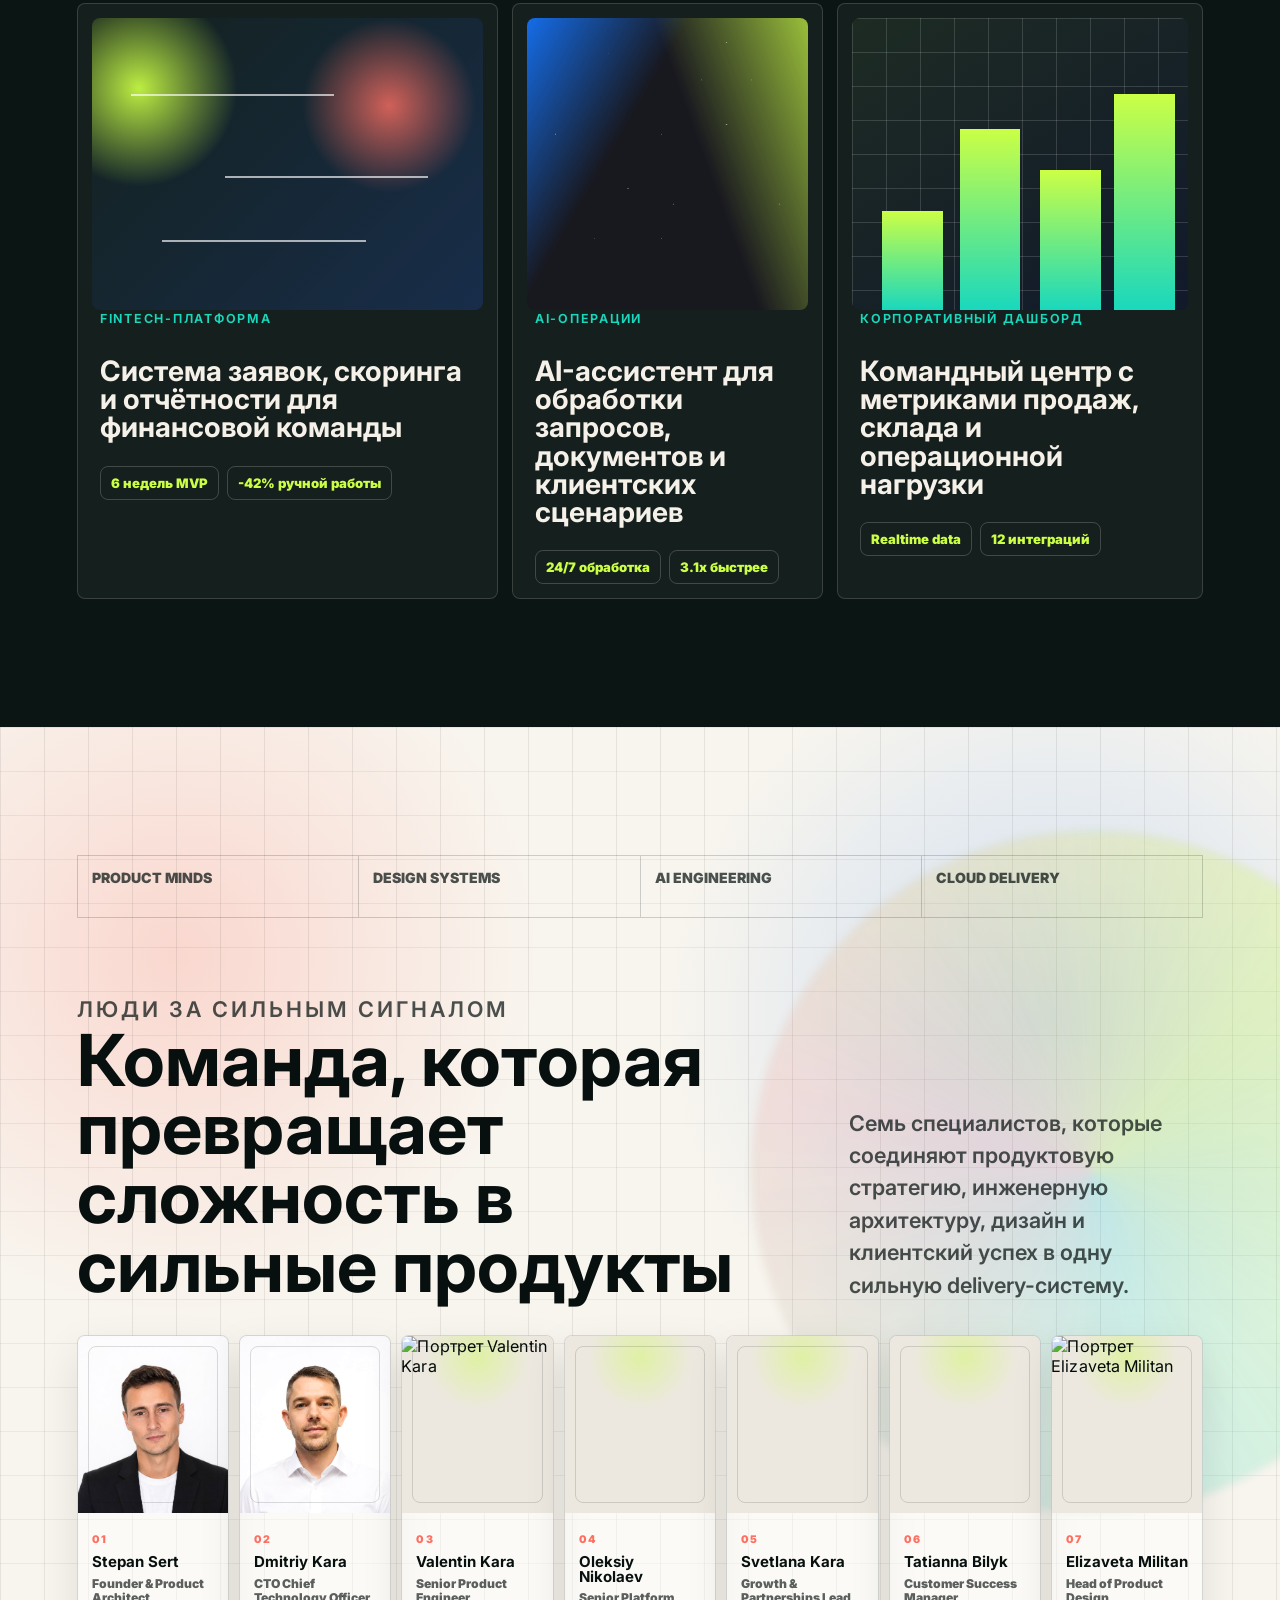
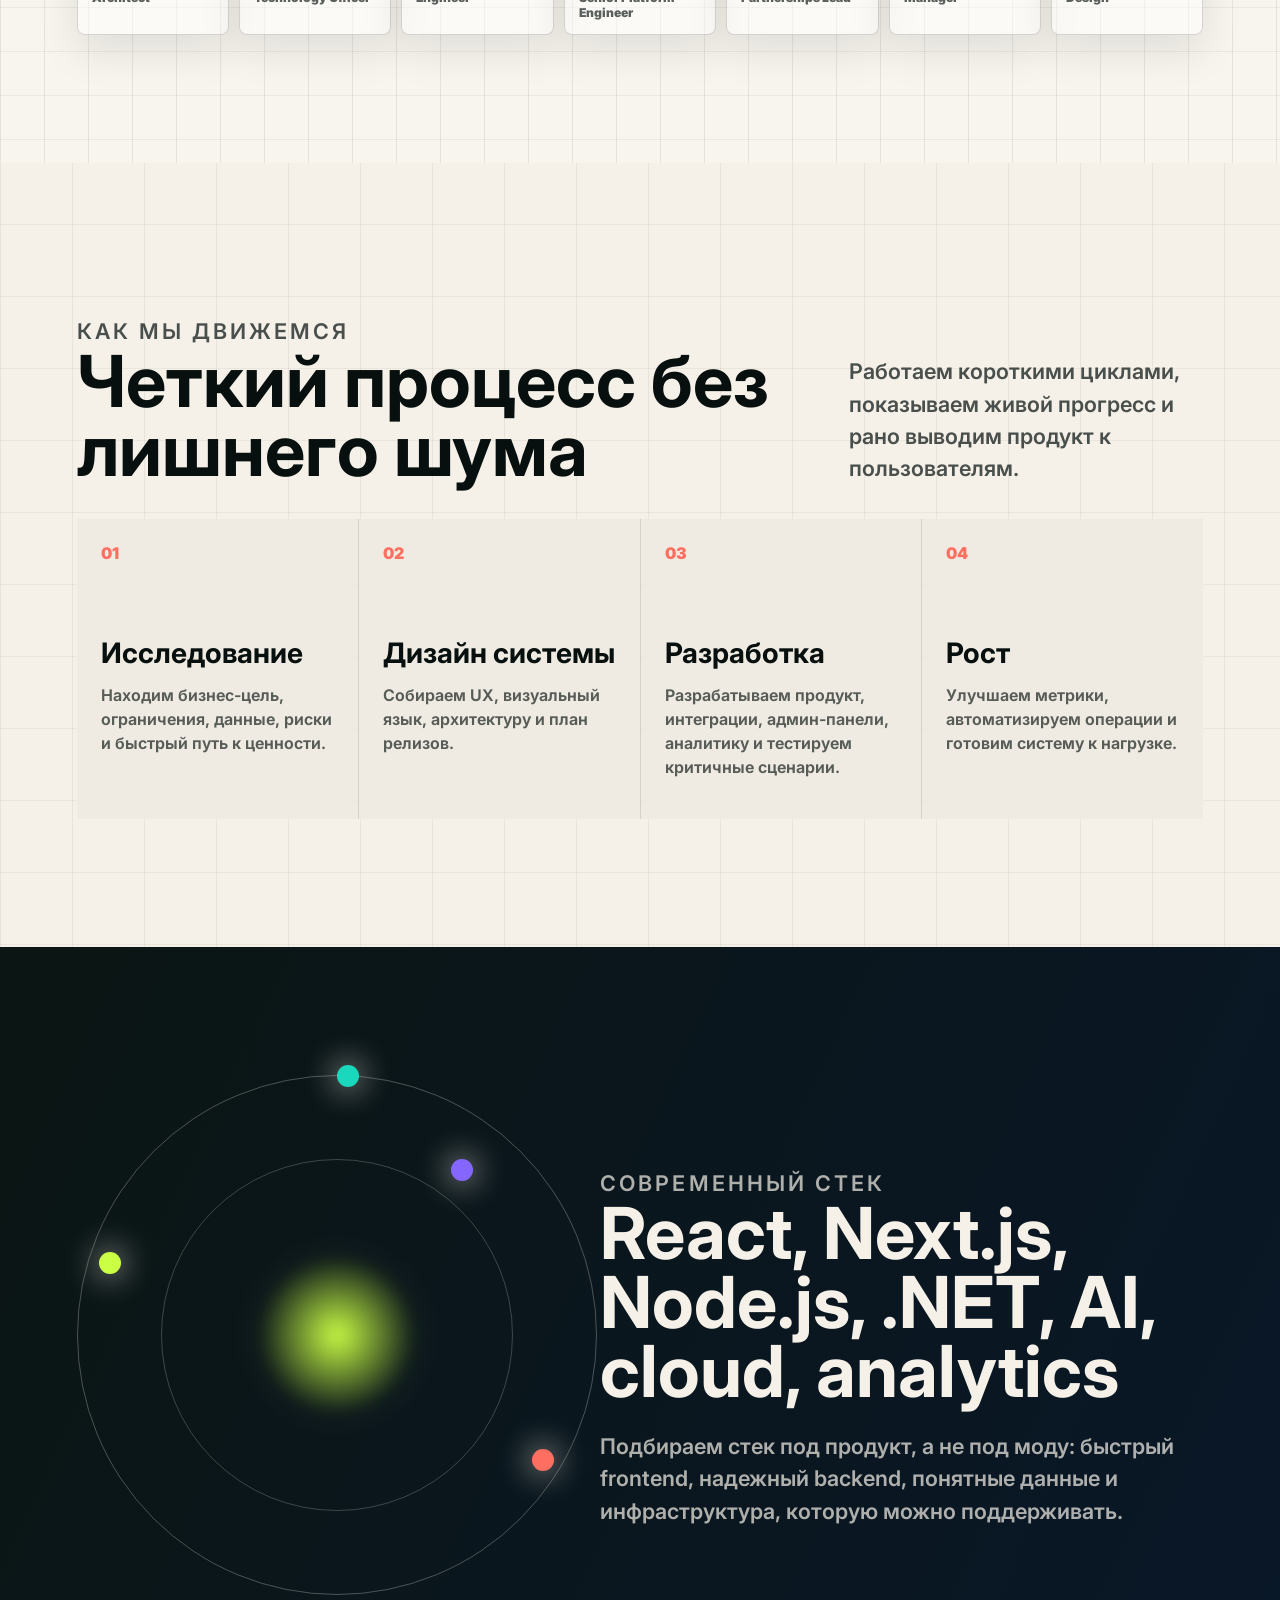
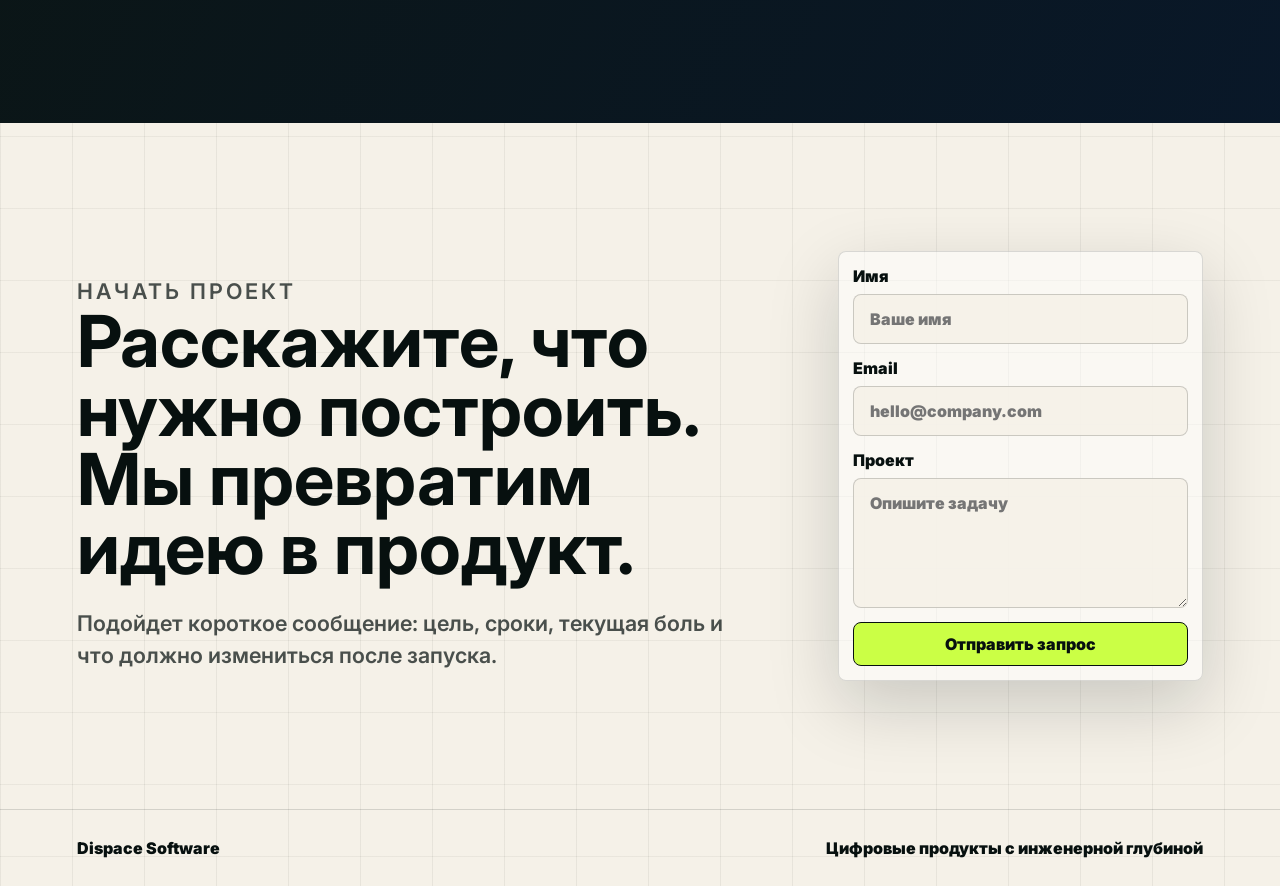
==== commit ea189200: "Add branded search favicon assets" ====
--- a/index.html
+++ b/index.html
@@ -20,7 +20,10 @@
     <link rel="alternate" hreflang="bg" href="https://dispacesoft.com/" />
     <link rel="alternate" hreflang="x-default" href="https://dispacesoft.com/" />
     <link rel="manifest" href="/site.webmanifest" />
-    <link rel="icon" type="image/png" href="/assets/brand/dispace-logo-transparent.png" />
+    <link rel="icon" type="image/png" sizes="48x48" href="/assets/icons/dispace-icon-48.png" />
+    <link rel="shortcut icon" type="image/png" href="/assets/icons/dispace-icon-48.png" />
+    <link rel="icon" type="image/png" sizes="192x192" href="/assets/icons/dispace-icon-192.png" />
+    <link rel="apple-touch-icon" sizes="180x180" href="/assets/icons/apple-touch-icon.png" />
     <meta property="og:type" content="website" />
     <meta property="og:site_name" content="DISpace Software" />
     <meta property="og:title" content="DISpace Software | Custom Software, AI Platforms & Restaurant SaaS" />
@@ -52,7 +55,8 @@
             "name": "DISpace Software",
             "alternateName": ["DISPACE", "DispaceSoft", "DISpasesoft", "DISpacesoft"],
             "url": "https://dispacesoft.com/",
-            "logo": "https://dispacesoft.com/assets/brand/dispace-logo-transparent.png",
+            "logo": "https://dispacesoft.com/assets/icons/dispace-icon-512.png",
+            "image": "https://dispacesoft.com/assets/icons/dispace-icon-512.png",
             "description": "DISpace Software creates custom software, AI web platforms, SaaS systems for restaurants, hospitality CRM and smart reservation products.",
             "founder": {
               "@type": "Person",
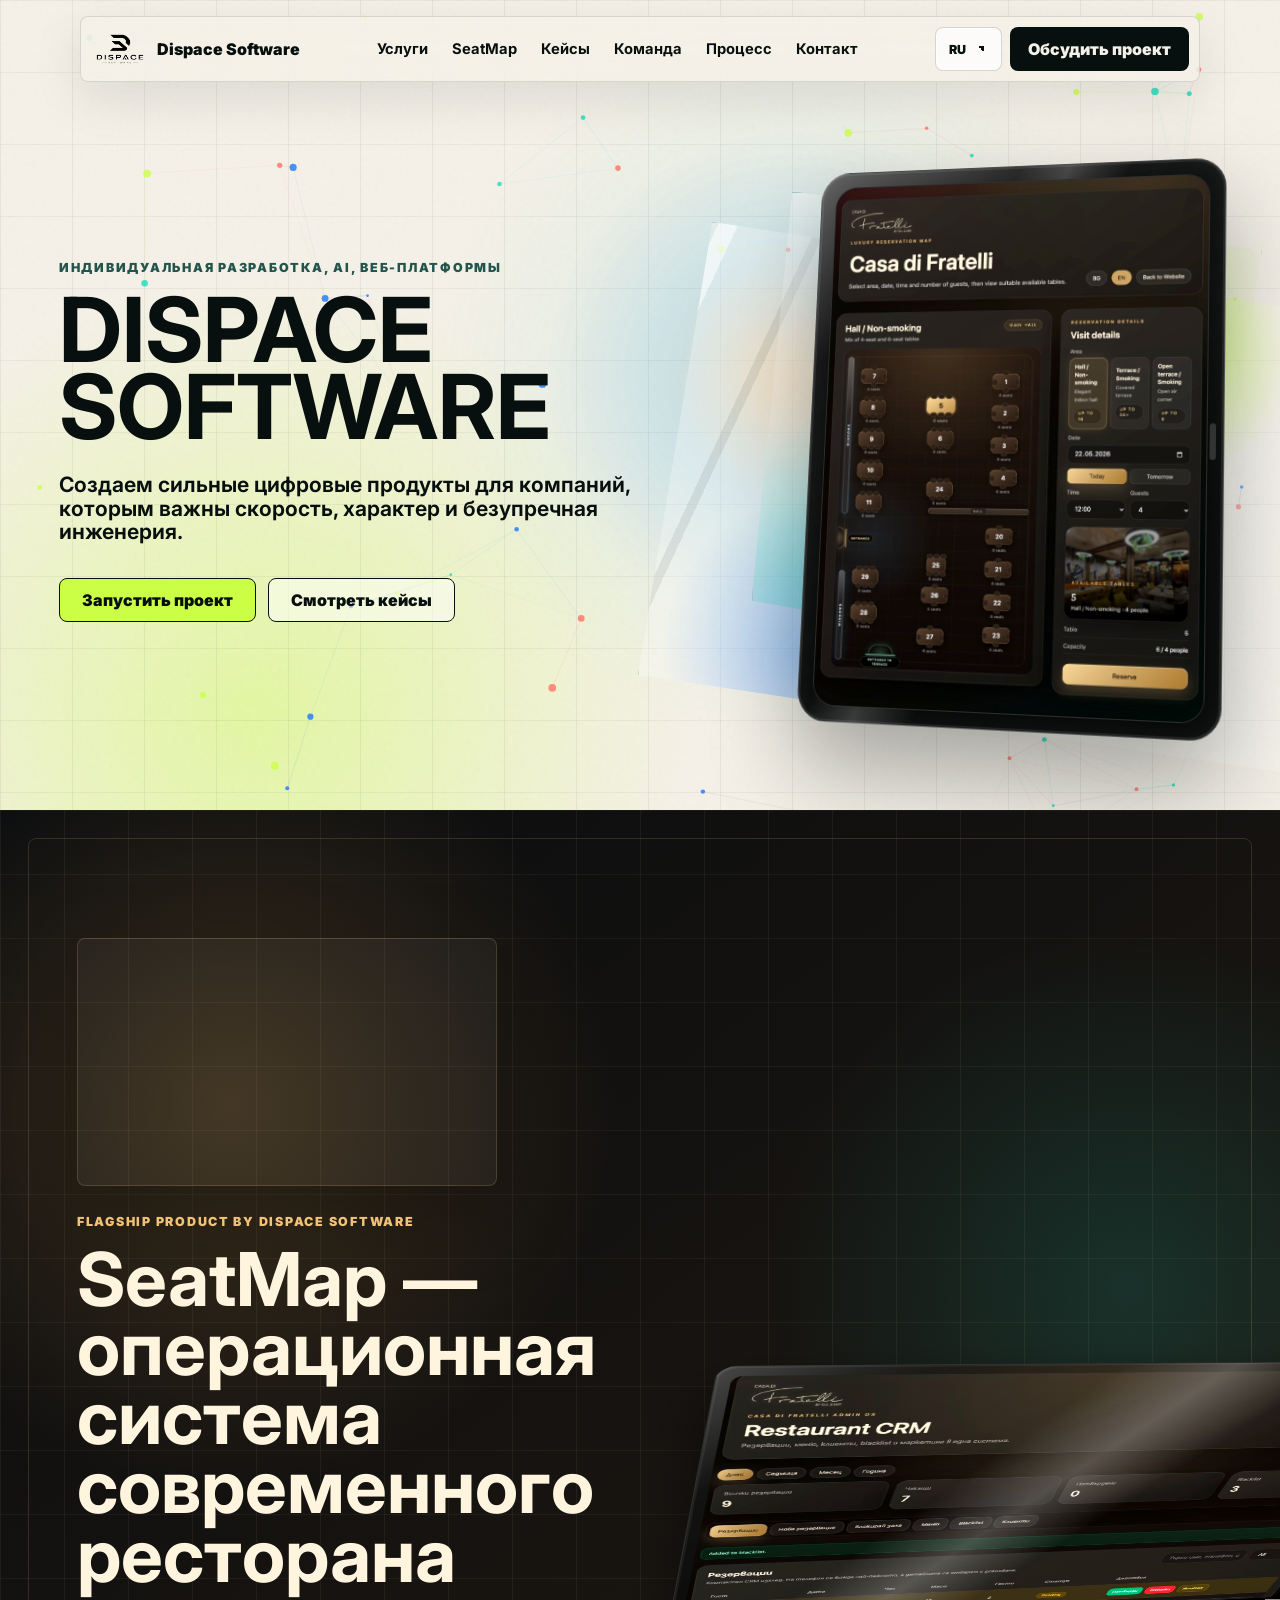
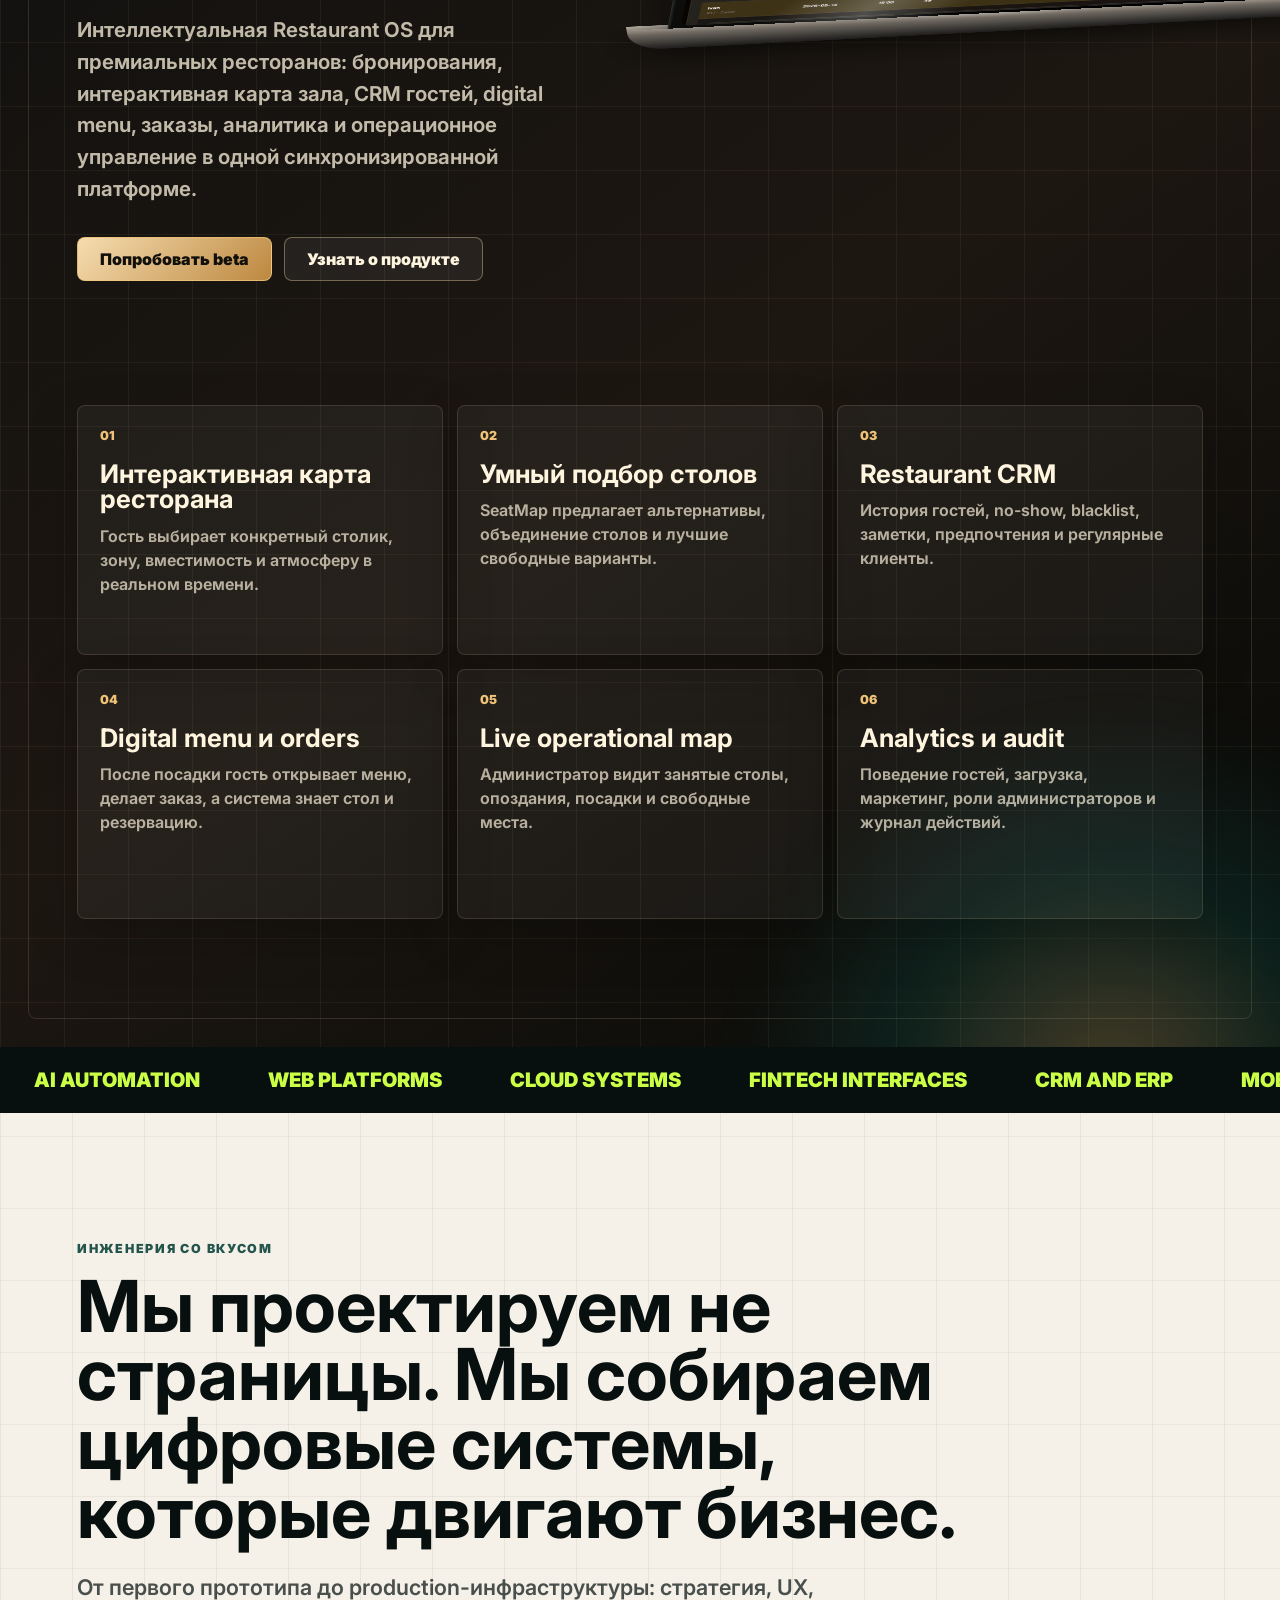
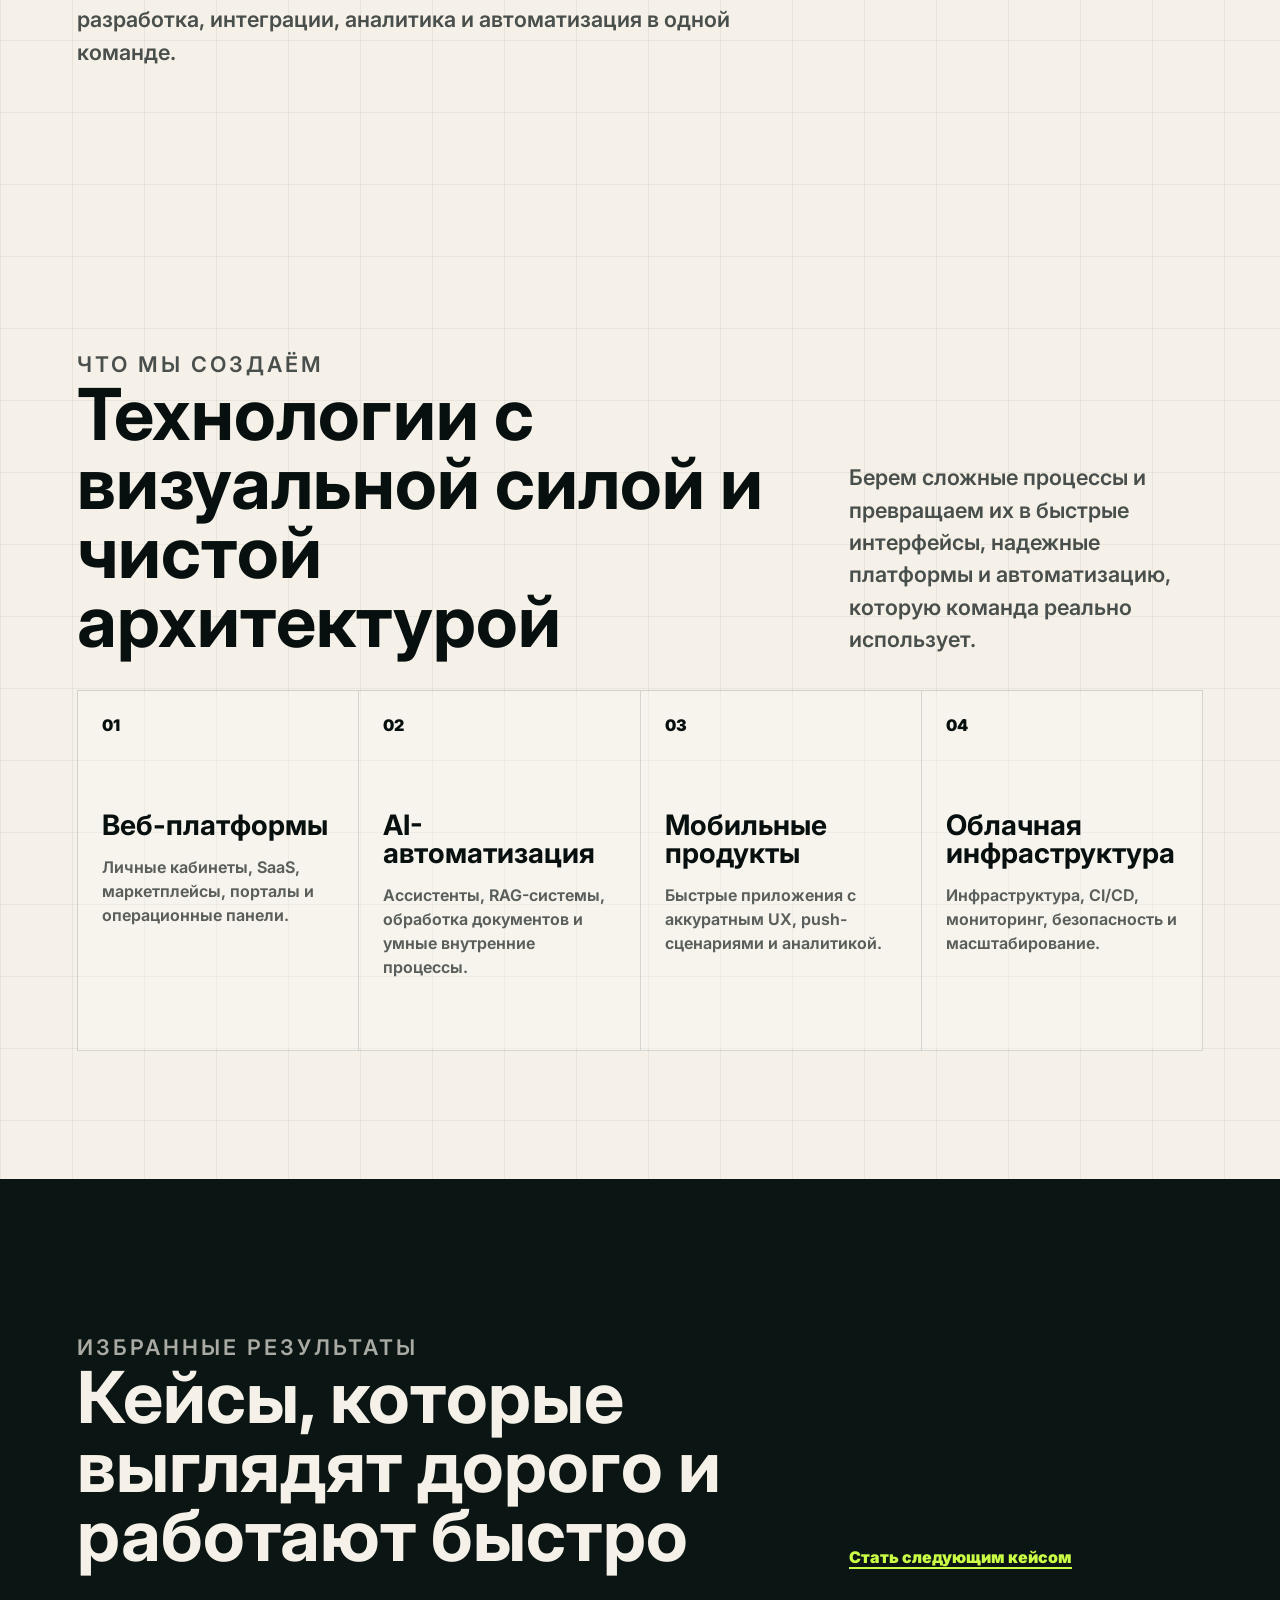
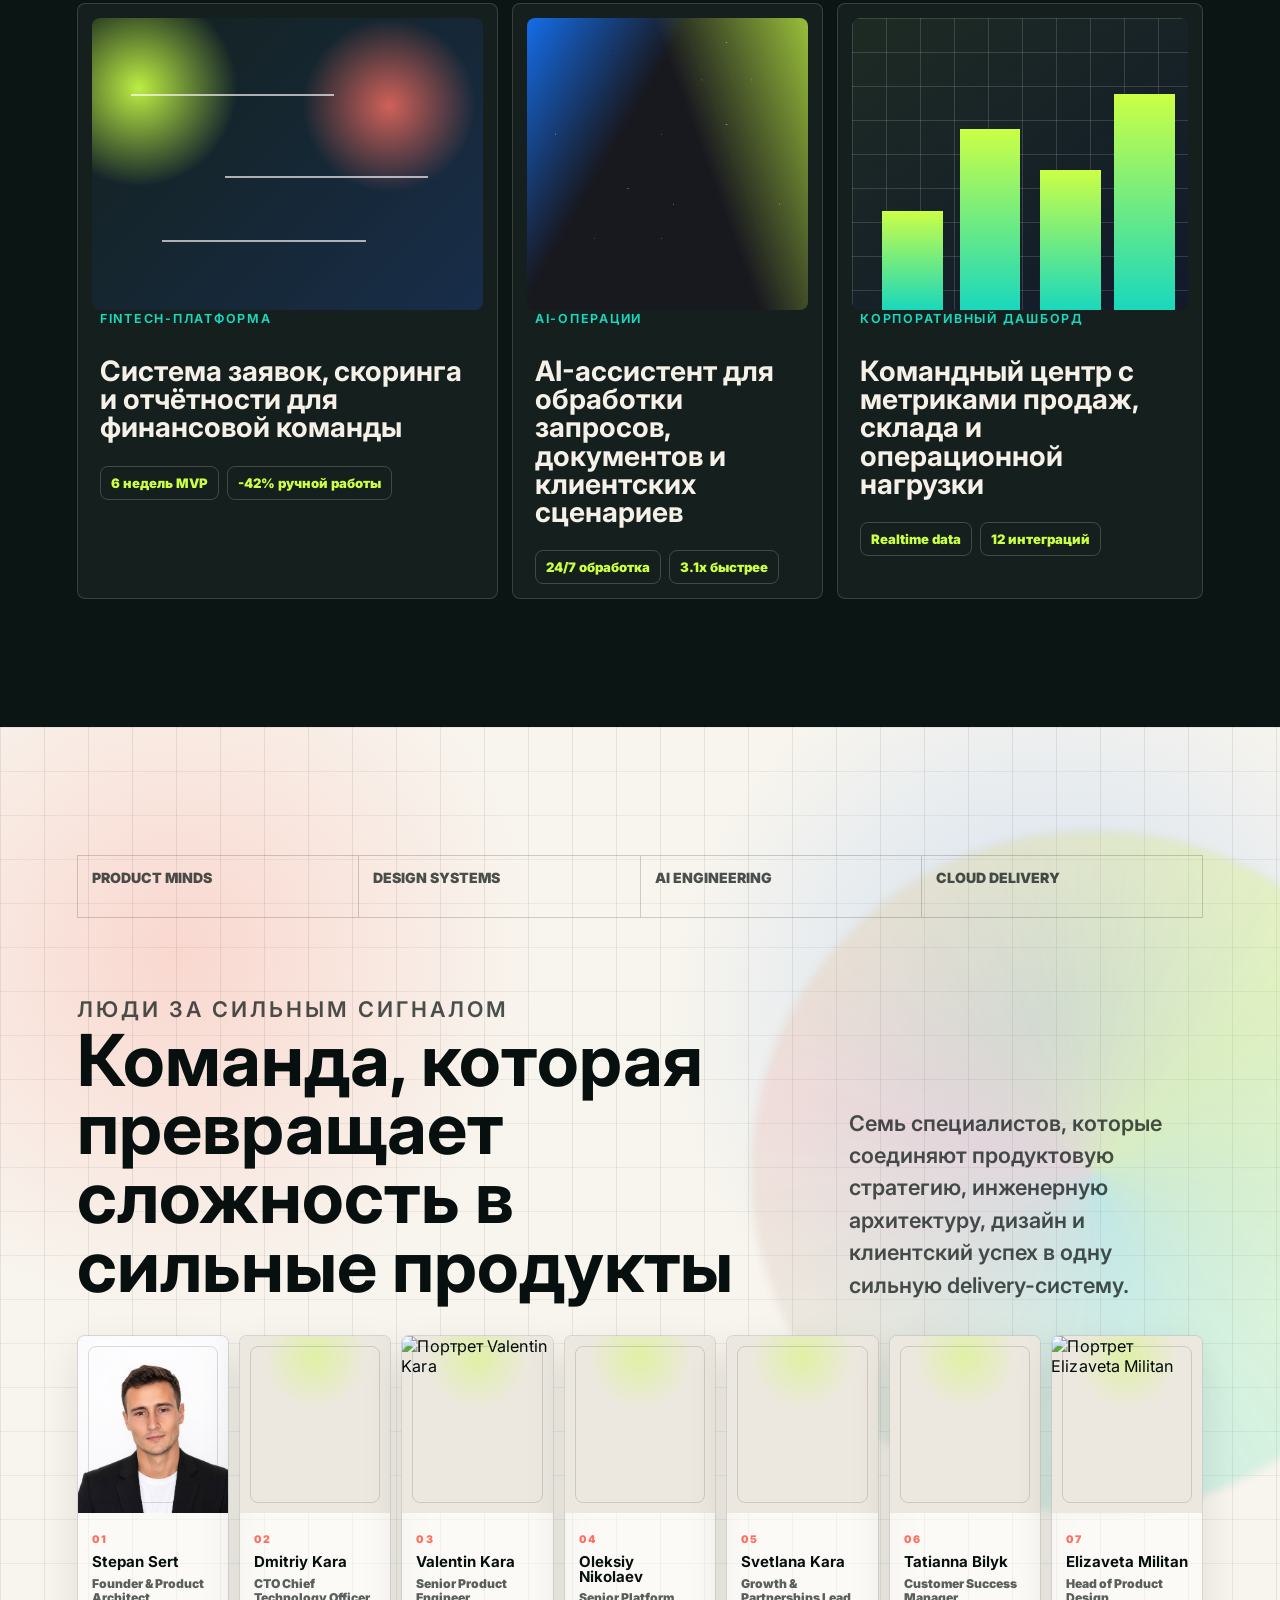
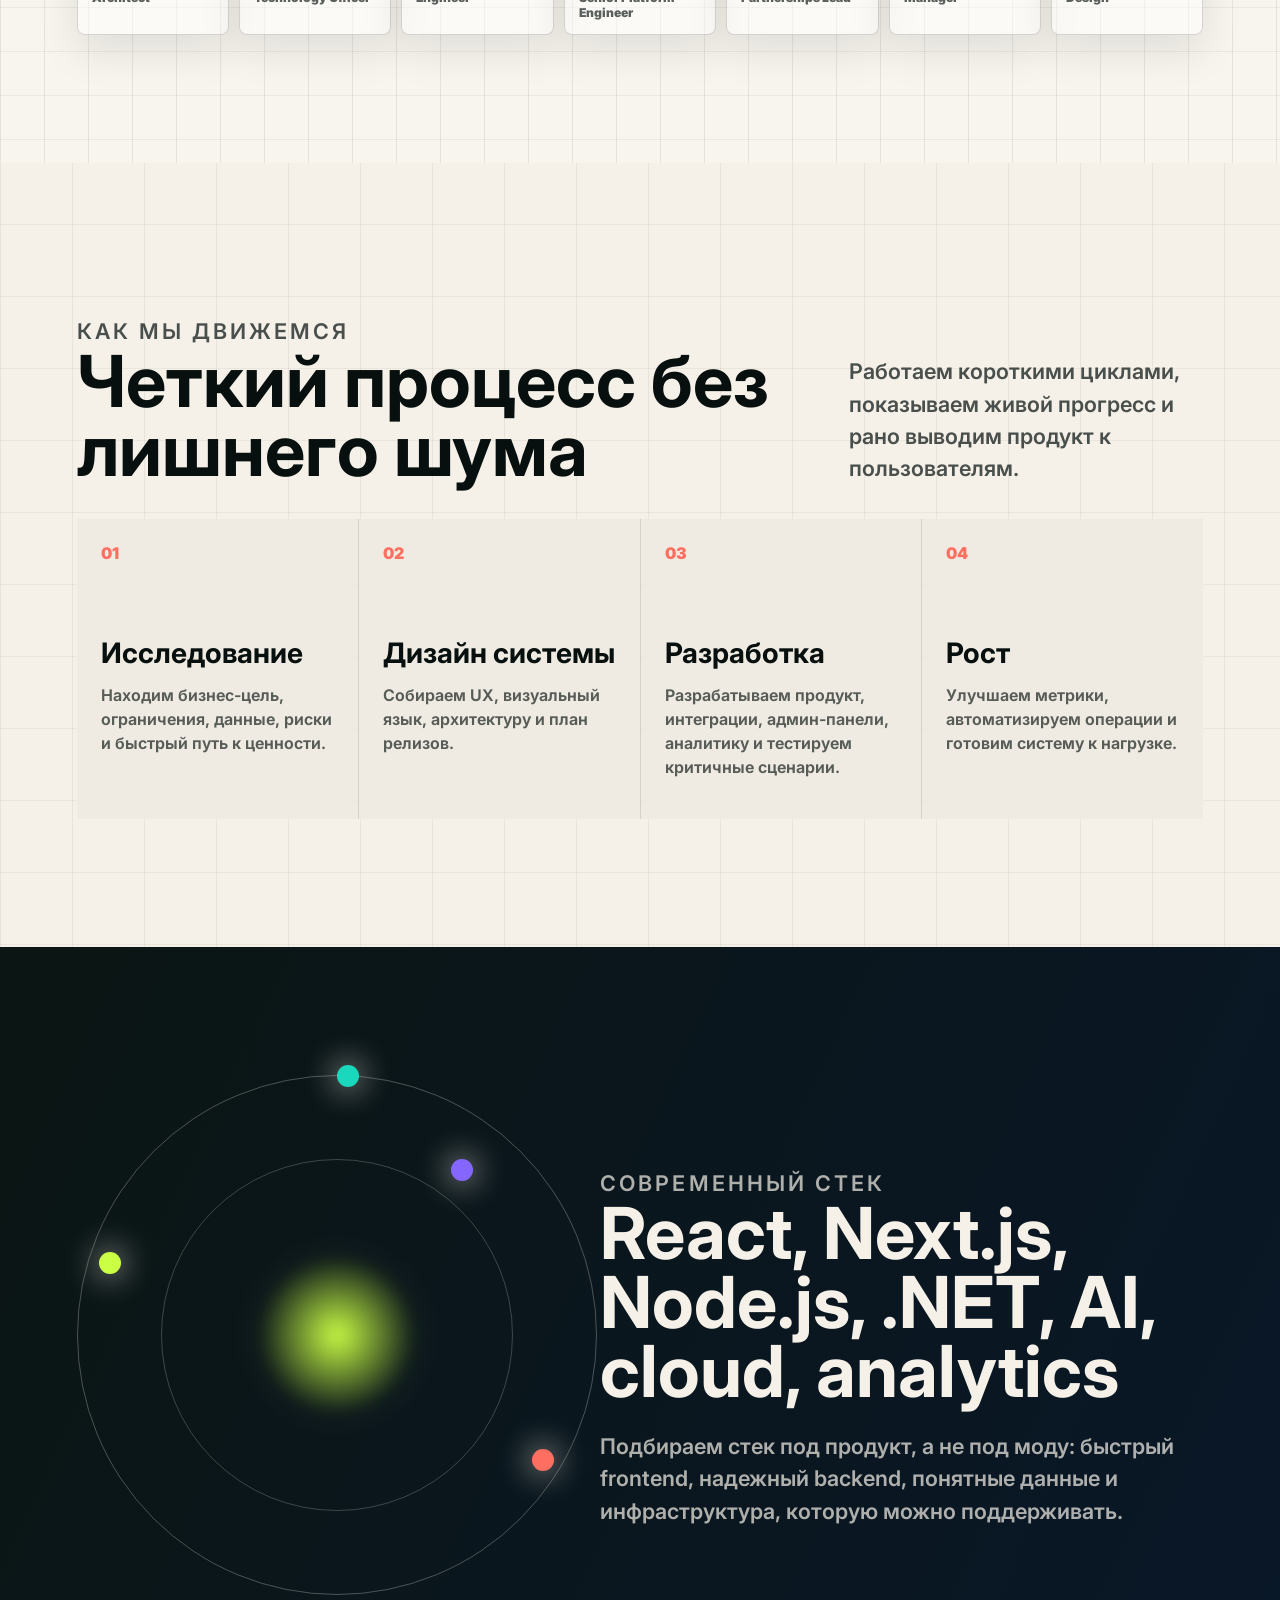
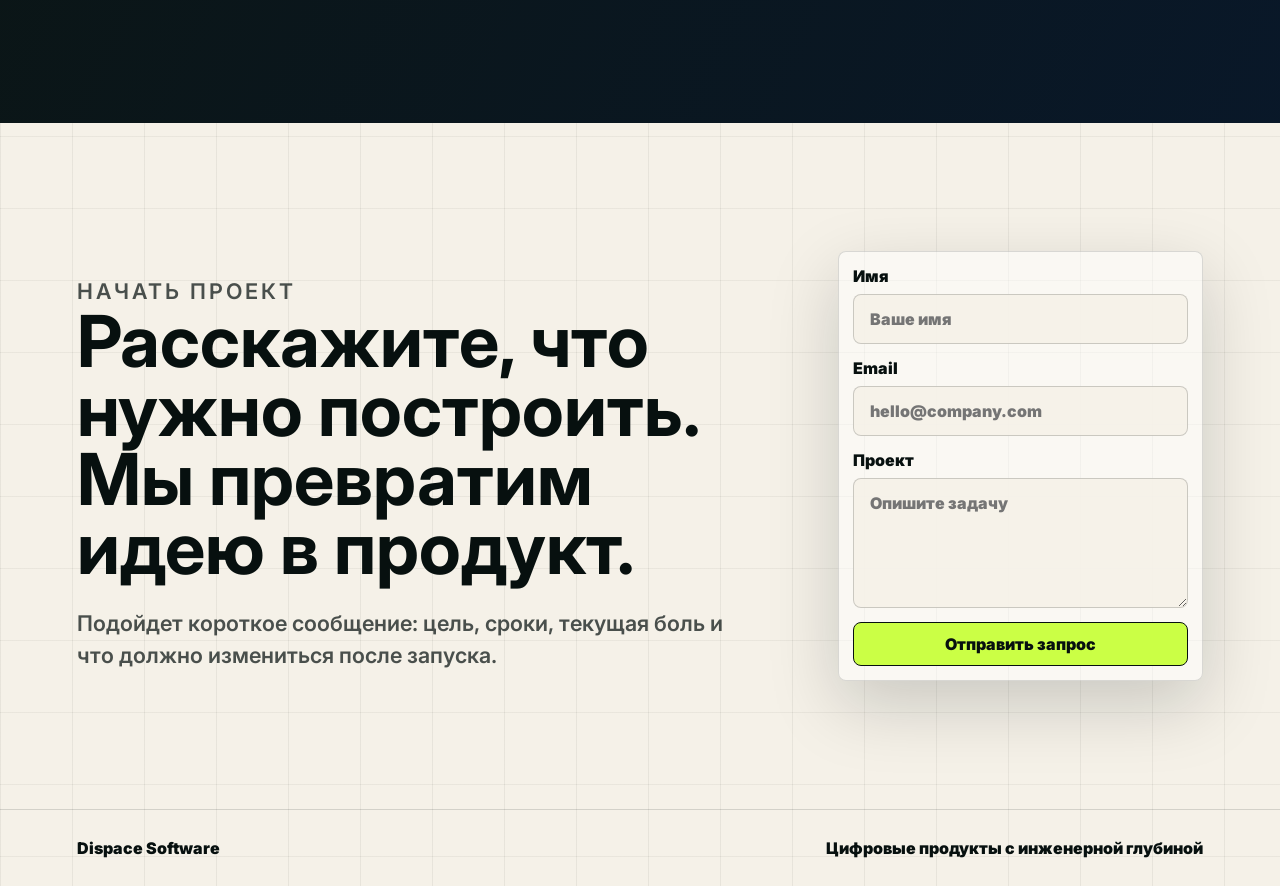
==== commit 37379dae: "Add Google Search Console verification meta" ====
--- a/index.html
+++ b/index.html
@@ -14,6 +14,7 @@
     />
     <meta name="author" content="DISpace Software" />
     <meta name="theme-color" content="#f5f1e8" />
+    <meta name="google-site-verification" content="N2XZ6GuuSPyu4R3moXF4EGCh6ctxTmCC8ijqyRs5M9U" />
     <link rel="canonical" href="https://dispacesoft.com/" />
     <link rel="alternate" hreflang="ru" href="https://dispacesoft.com/" />
     <link rel="alternate" hreflang="en" href="https://dispacesoft.com/" />
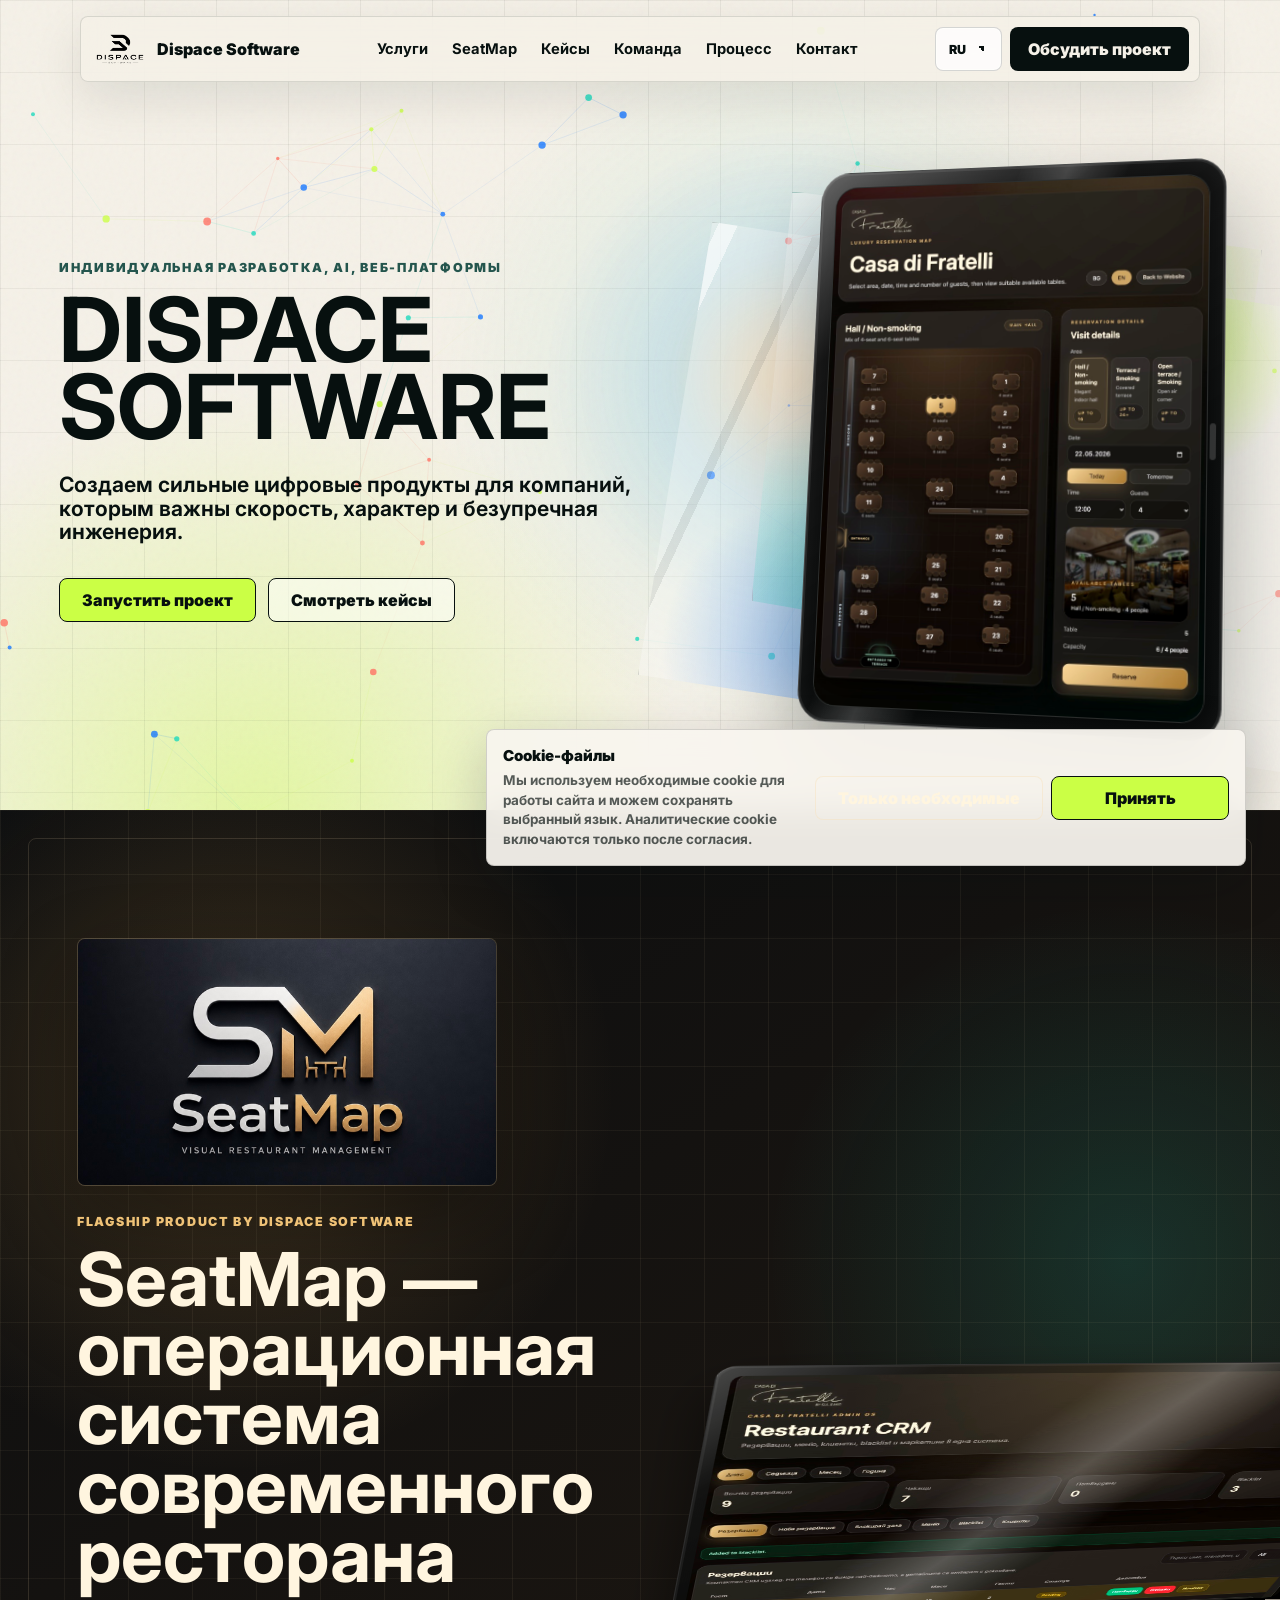
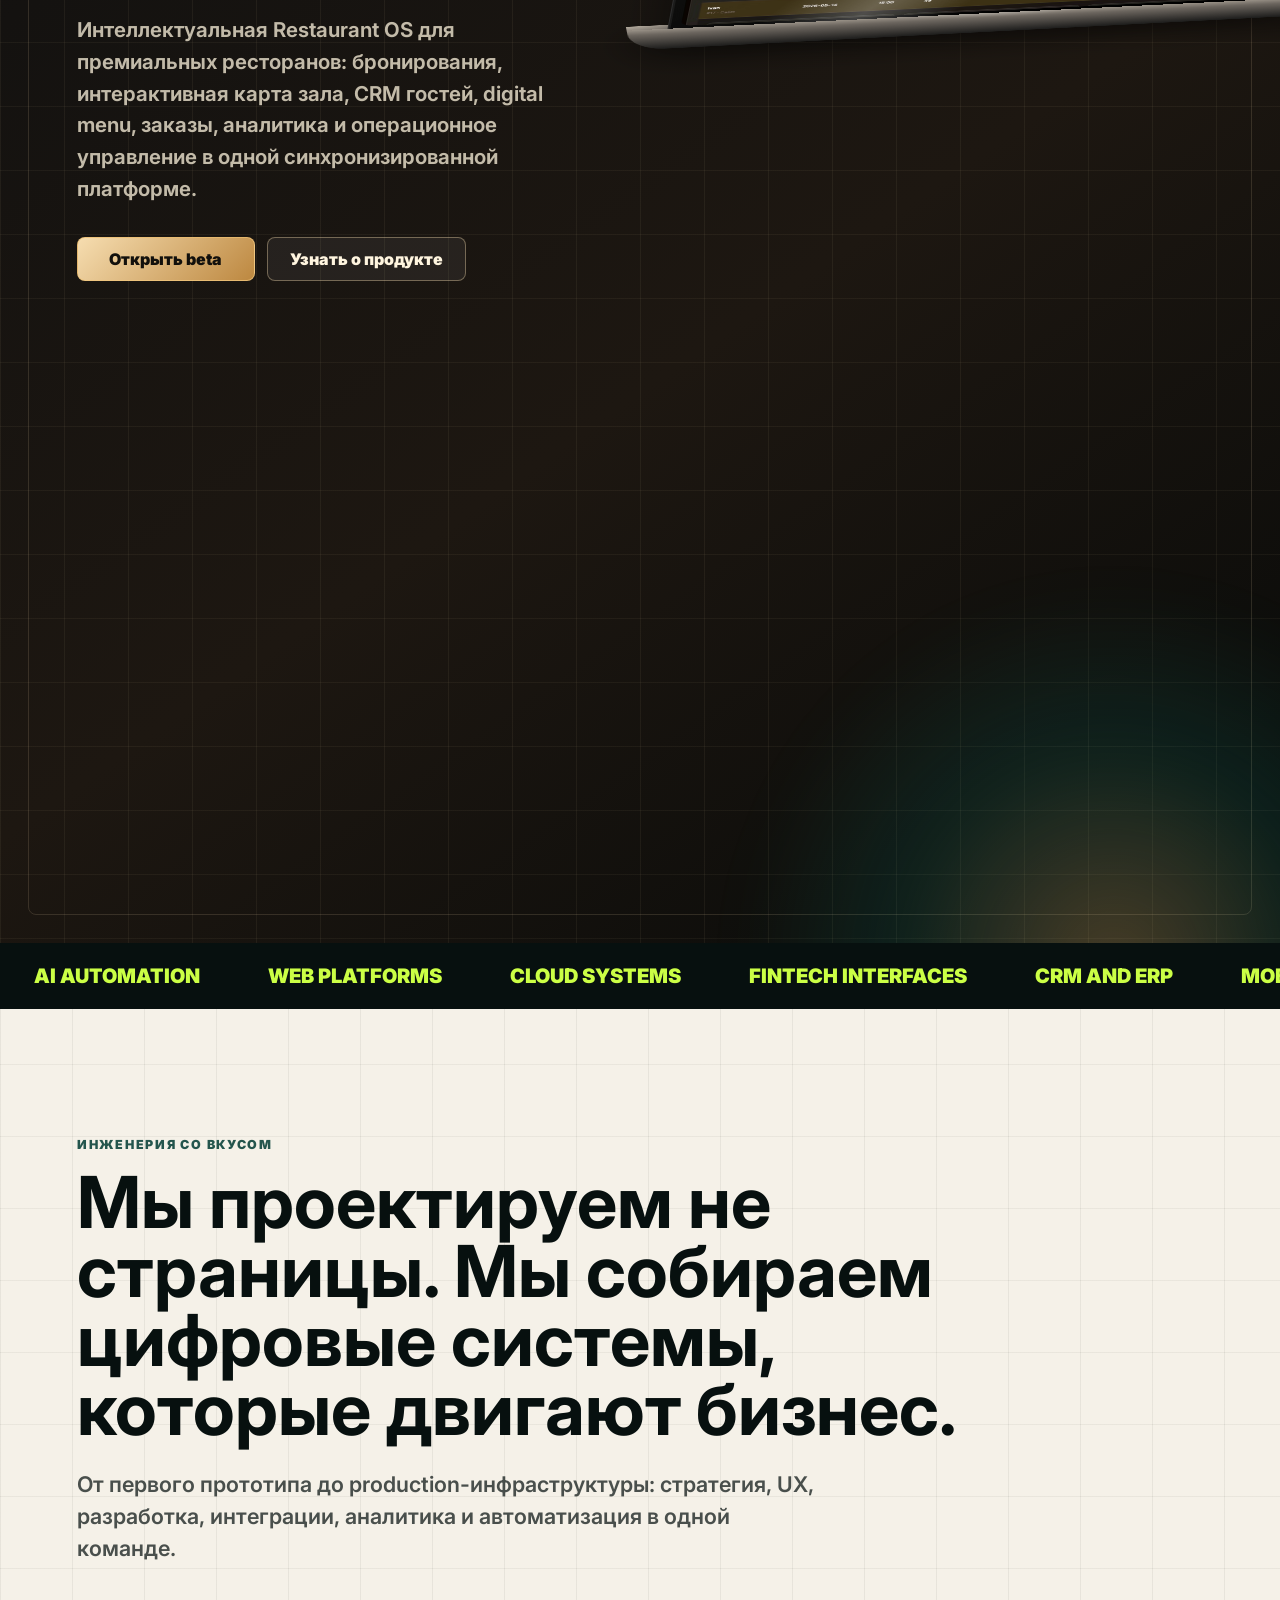
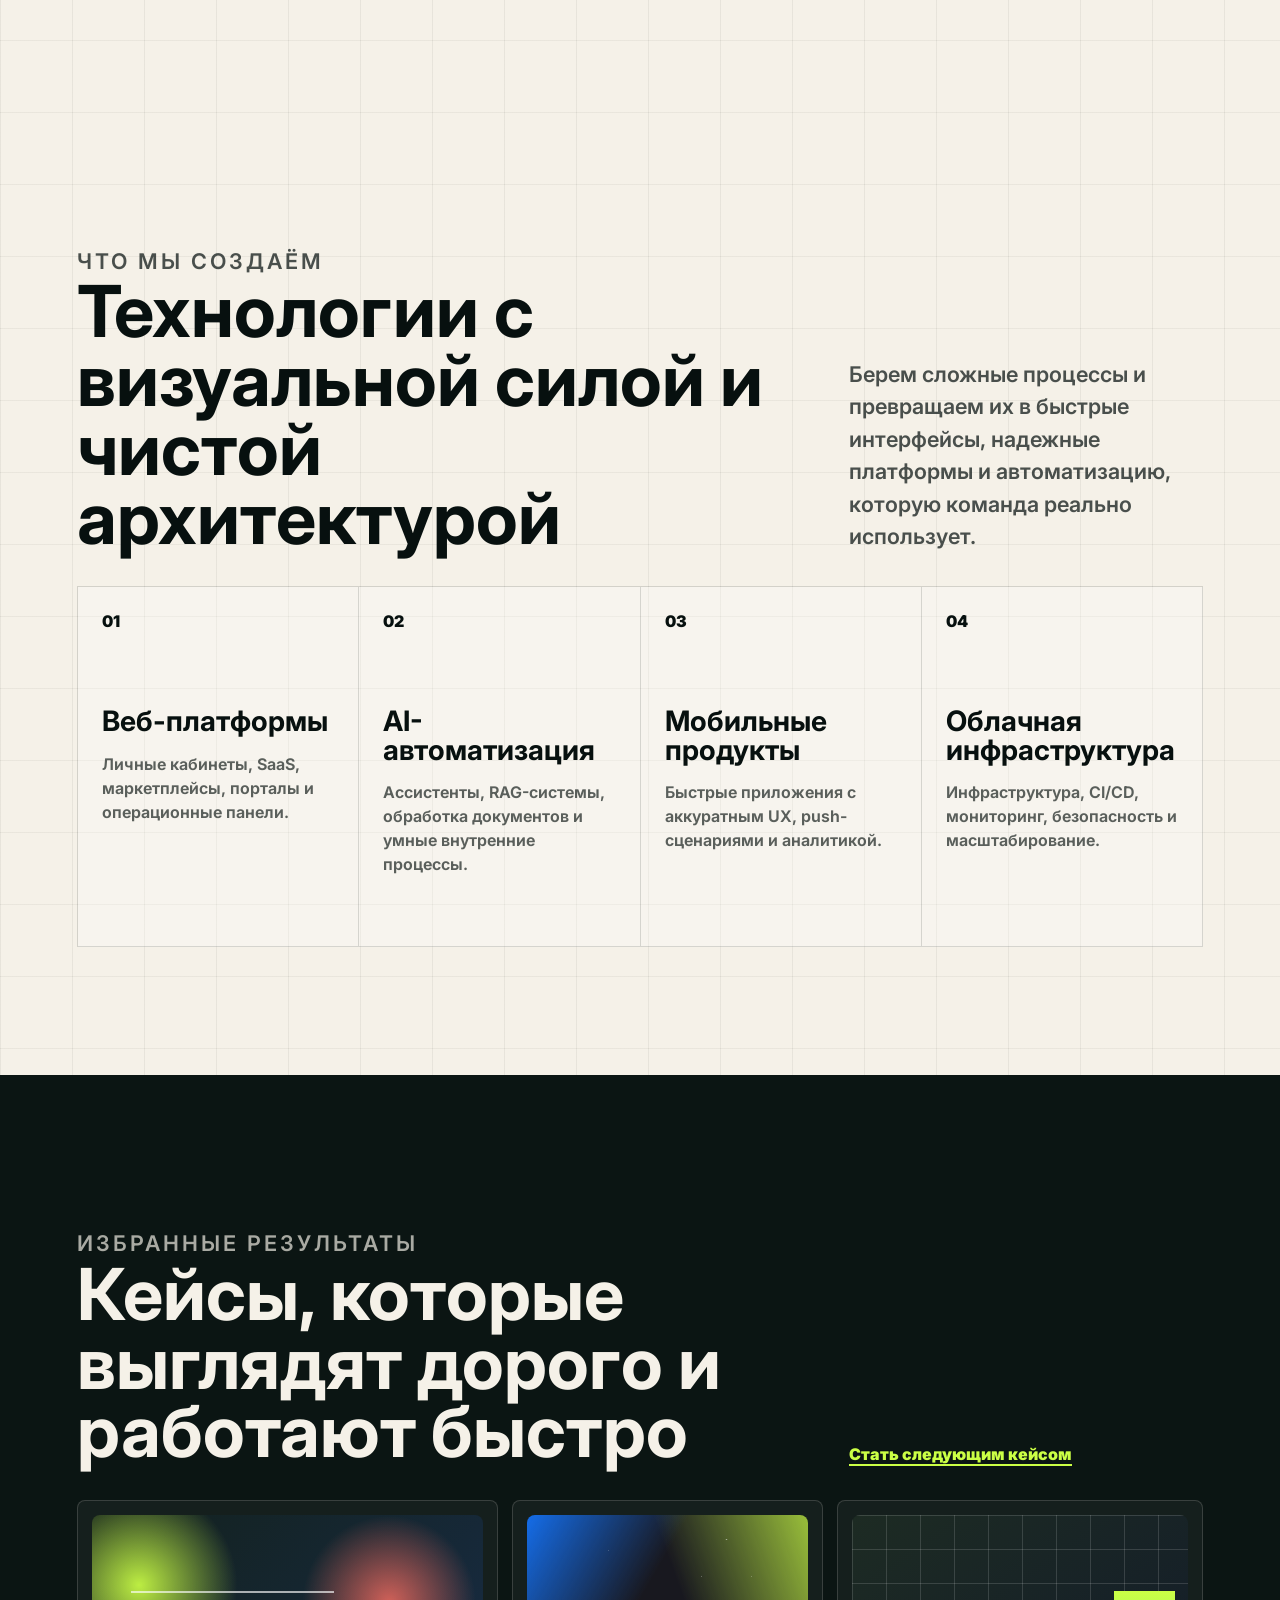
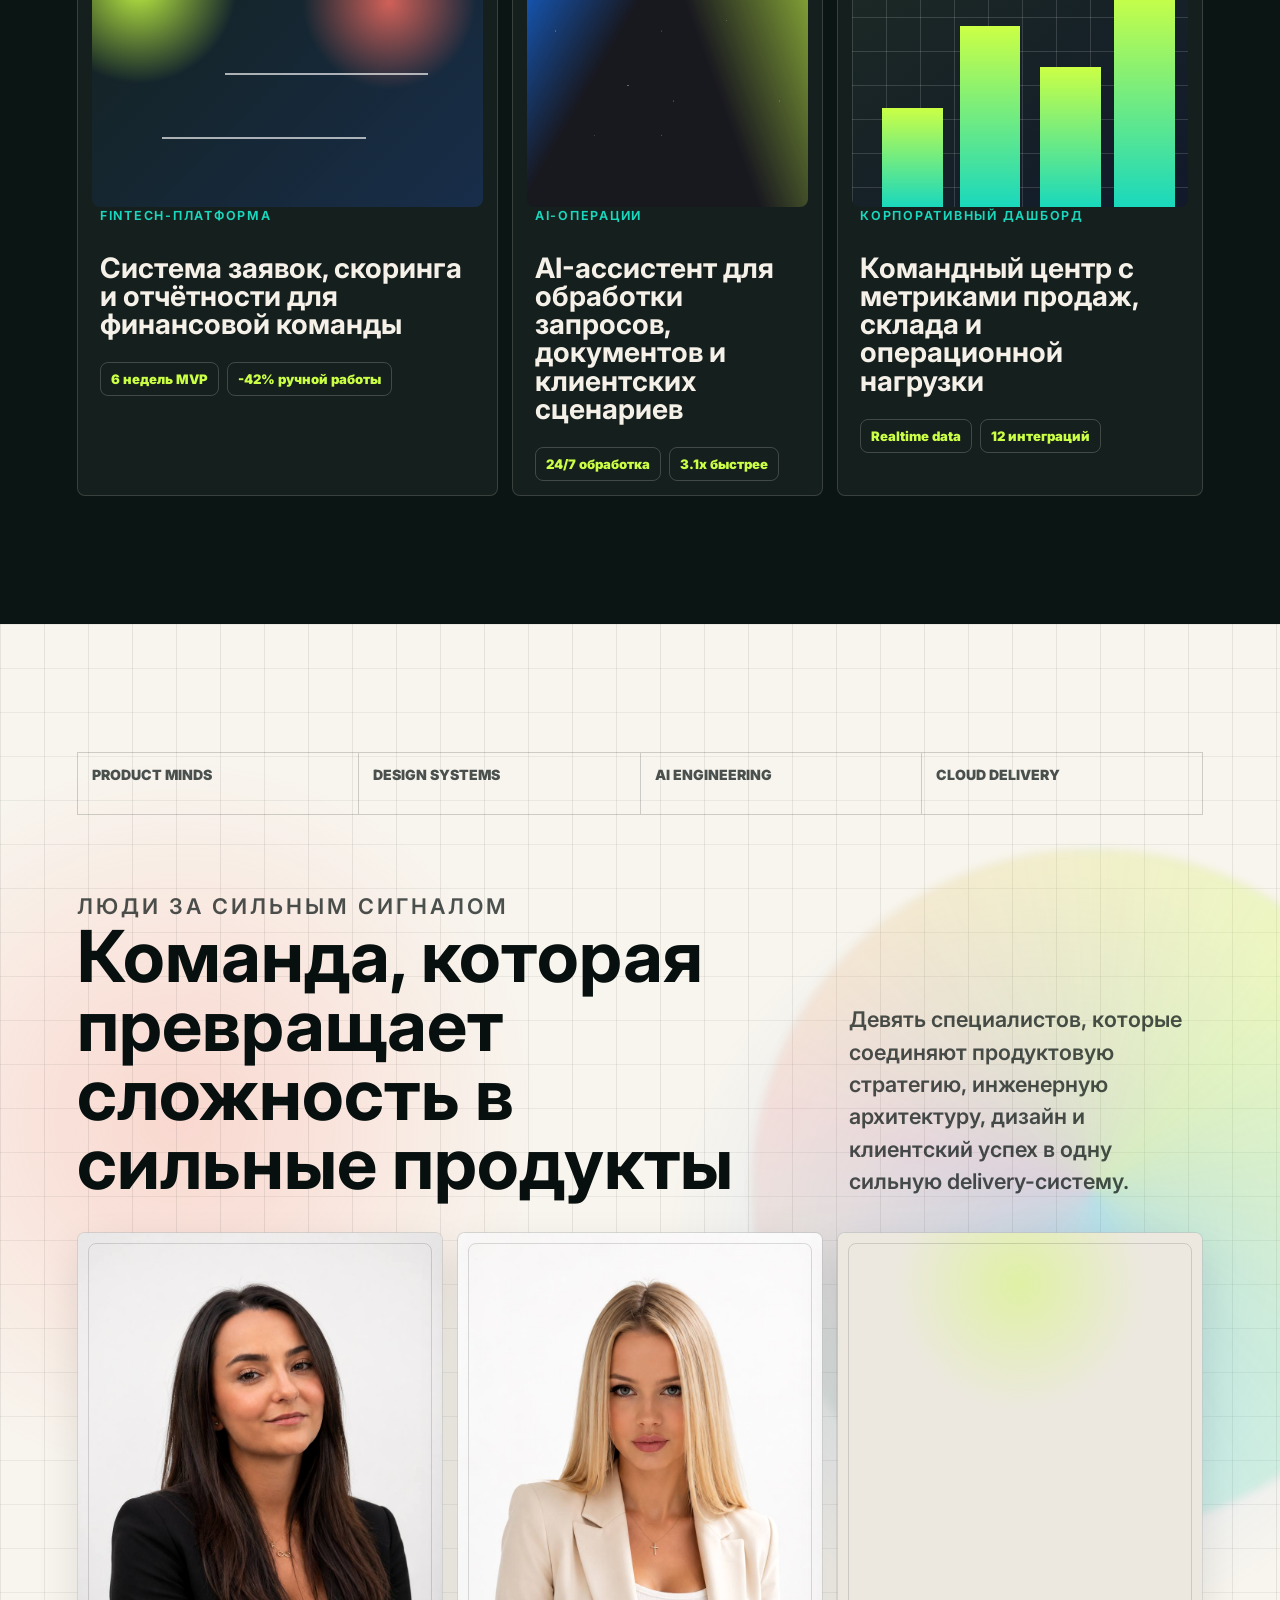
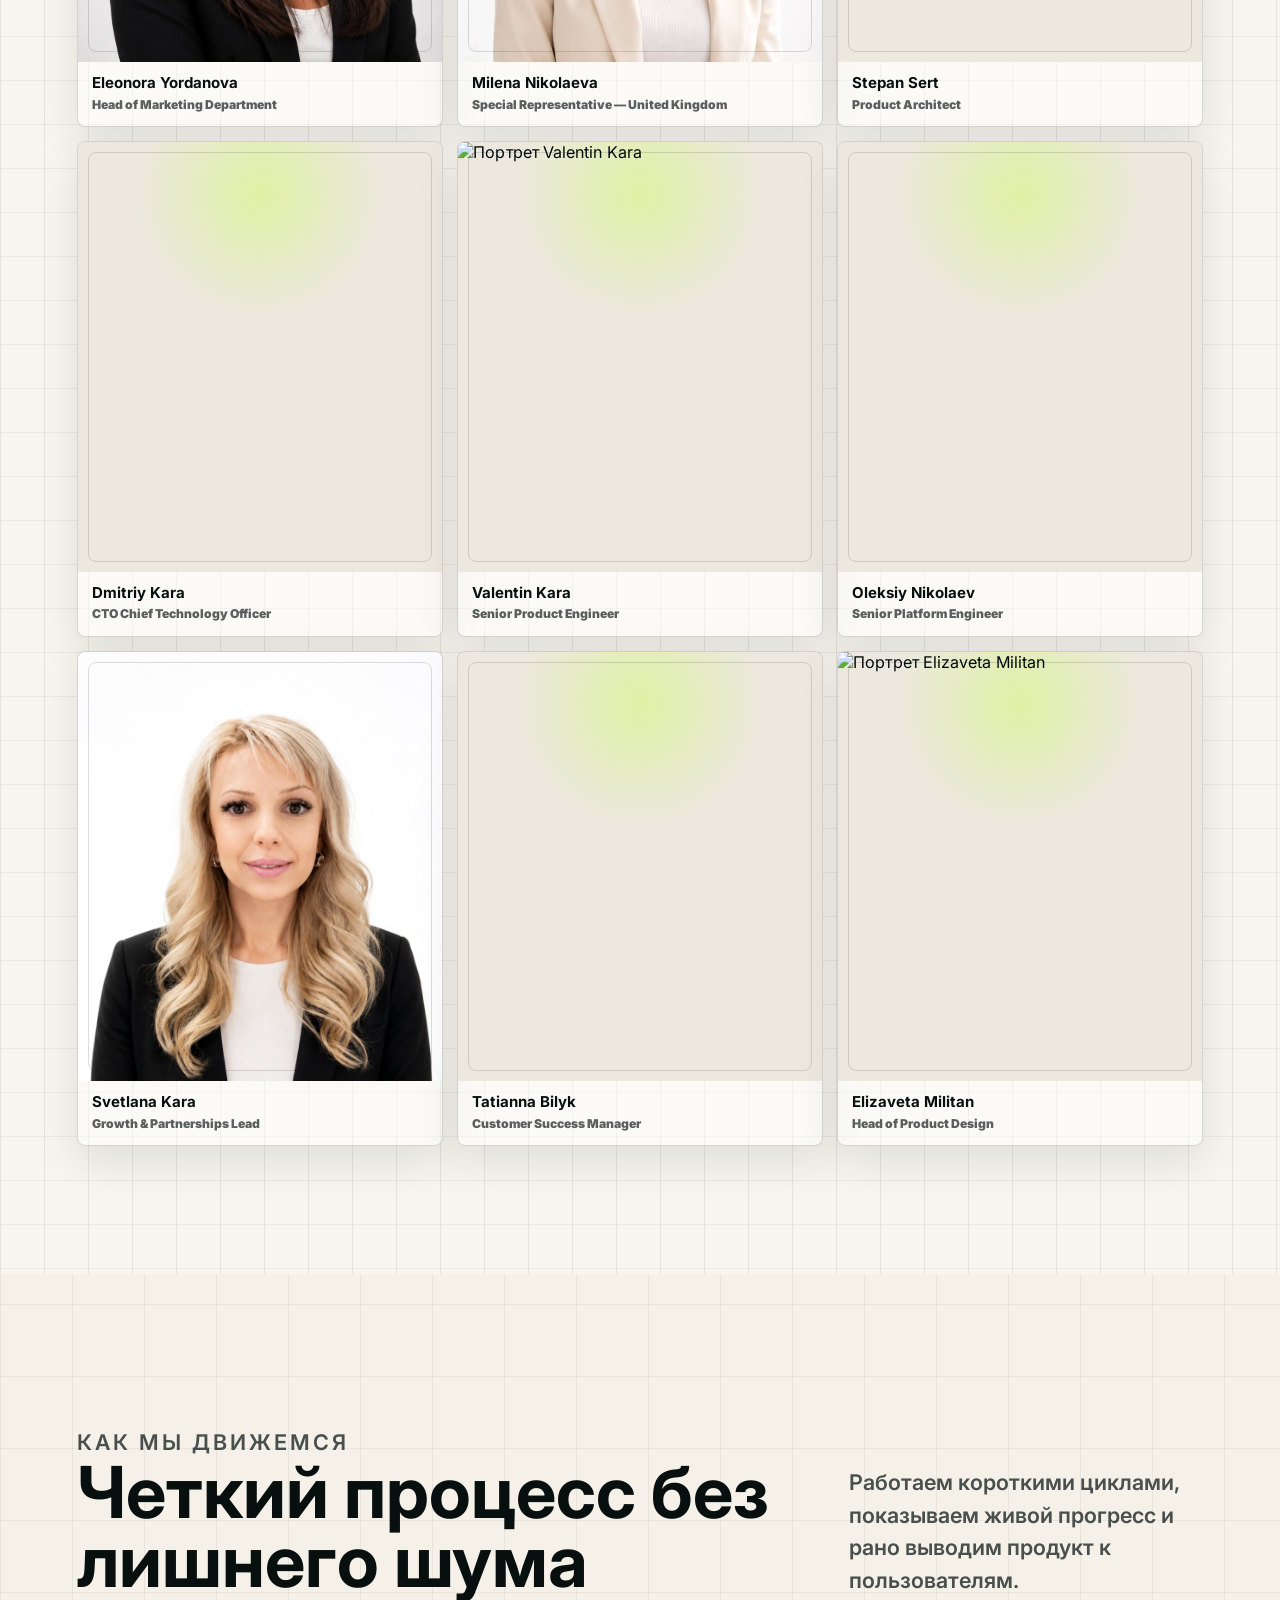
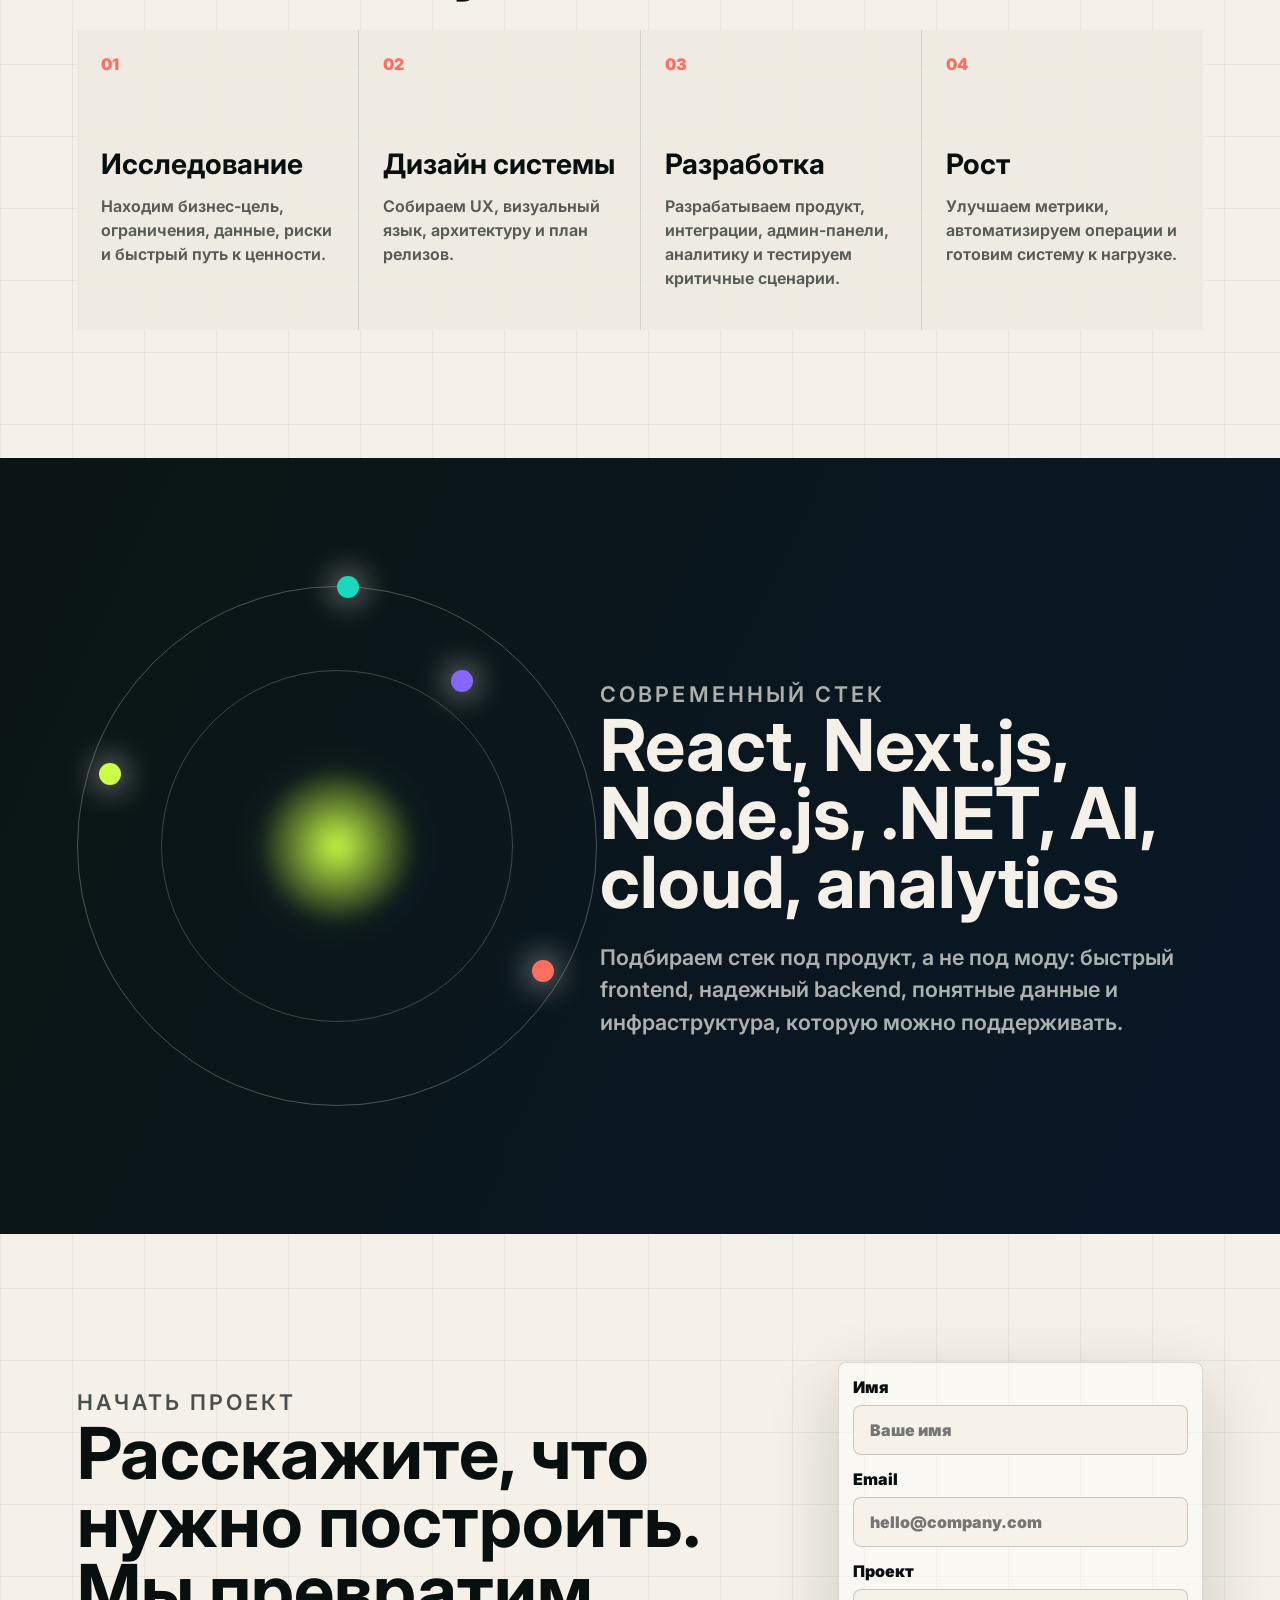
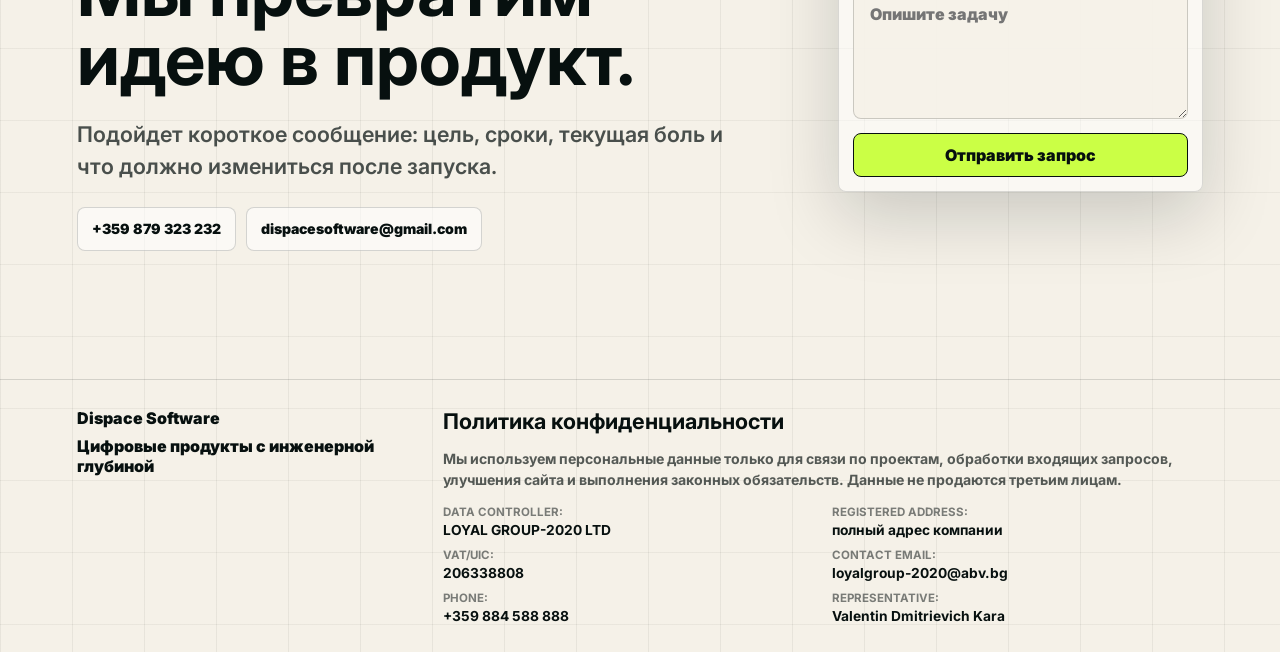
==== commit 472808d8: "Update team, contacts, privacy and beta flow" ====
--- a/index.html
+++ b/index.html
@@ -59,10 +59,8 @@
             "logo": "https://dispacesoft.com/assets/icons/dispace-icon-512.png",
             "image": "https://dispacesoft.com/assets/icons/dispace-icon-512.png",
             "description": "DISpace Software creates custom software, AI web platforms, SaaS systems for restaurants, hospitality CRM and smart reservation products.",
-            "founder": {
-              "@type": "Person",
-              "name": "Stepan Sert"
-            },
+            "email": "dispacesoftware@gmail.com",
+            "telephone": "+359879323232",
             "knowsAbout": [
               "Custom software development",
               "AI web platforms",
@@ -223,7 +221,7 @@
             операционное управление в одной синхронизированной платформе.
           </p>
           <div class="seatmap-actions">
-            <a class="button gold" href="seatmap-app/index.html?route=reservation" target="_blank" rel="noopener">Попробовать beta</a>
+            <a class="button gold" href="seatmap-app/index.html?route=reservation" target="_blank" rel="noopener">Открыть beta</a>
             <a class="button ghost-dark" href="seatmap-guide.html">Узнать о продукте</a>
           </div>
         </div>
@@ -237,37 +235,24 @@
           </div>
         </div>
 
-        <div class="seatmap-features" aria-label="Ключевые возможности SeatMap">
-          <article class="seatmap-feature reveal">
-            <span>01</span>
-            <h3>Интерактивная карта ресторана</h3>
-            <p>Гость выбирает конкретный столик, зону, вместимость и атмосферу в реальном времени.</p>
-          </article>
-          <article class="seatmap-feature reveal">
-            <span>02</span>
-            <h3>Умный подбор столов</h3>
-            <p>SeatMap предлагает альтернативы, объединение столов и лучшие свободные варианты.</p>
-          </article>
-          <article class="seatmap-feature reveal">
-            <span>03</span>
-            <h3>Restaurant CRM</h3>
-            <p>История гостей, no-show, blacklist, заметки, предпочтения и регулярные клиенты.</p>
-          </article>
-          <article class="seatmap-feature reveal">
-            <span>04</span>
-            <h3>Digital menu и orders</h3>
-            <p>После посадки гость открывает меню, делает заказ, а система знает стол и резервацию.</p>
-          </article>
-          <article class="seatmap-feature reveal">
-            <span>05</span>
-            <h3>Live operational map</h3>
-            <p>Администратор видит занятые столы, опоздания, посадки и свободные места.</p>
-          </article>
-          <article class="seatmap-feature reveal">
-            <span>06</span>
-            <h3>Analytics и audit</h3>
-            <p>Поведение гостей, загрузка, маркетинг, роли администраторов и журнал действий.</p>
-          </article>
+        <div class="seatmap-proof reveal" aria-label="SeatMap используется Casa di Fratelli">
+          <div class="proof-brand">
+            <p class="proof-eyebrow">Най-добър италиански ресторант на годината</p>
+            <a class="casa-logo" href="https://casadifratelli.bg" target="_blank" rel="noopener" aria-label="Открыть сайт Casa di Fratelli">
+              <img src="assets/partners/casa-di-fratelli-logo.svg" alt="Casa di Fratelli" loading="lazy" decoding="async" />
+            </a>
+            <a class="proof-link" href="https://casadifratelli.bg" target="_blank" rel="noopener">Открыть сайт ресторана</a>
+            <p class="proof-copy">
+              SeatMap уже работает в Casa di Fratelli — премиальном ресторане, где важны точная посадка гостей,
+              живая карта зала, быстрый контроль бронирований и аккуратный digital guest experience.
+            </p>
+          </div>
+          <div class="proof-connector" aria-hidden="true">
+            <span>SM</span>
+          </div>
+          <div class="proof-award-card" aria-label="Награда Casa di Fratelli">
+            <img src="assets/partners/casa-award-2026.png" alt="Bulgarian National Hotel and Restaurant Award 2026 Grand Prix Winner Casa di Fratelli" loading="lazy" decoding="async" />
+          </div>
         </div>
       </section>
 
@@ -393,7 +378,7 @@
             <h2 id="team-title">Команда, которая превращает сложность в сильные продукты</h2>
           </div>
           <p>
-            Семь специалистов, которые соединяют продуктовую стратегию, инженерную
+            Девять специалистов, которые соединяют продуктовую стратегию, инженерную
             архитектуру, дизайн и клиентский успех в одну сильную delivery-систему.
           </p>
         </div>
@@ -401,12 +386,29 @@
         <div class="team-grid" aria-label="Участники команды">
           <article class="team-card reveal">
             <div class="team-photo">
+              <img src="assets/team/eleonora-yordanova.jpeg" alt="Портрет Eleonora Yordanova" loading="lazy" decoding="async" />
+            </div>
+            <div class="team-card-copy">
+              <h3>Eleonora Yordanova</h3>
+              <p>Head of Marketing Department</p>
+            </div>
+          </article>
+          <article class="team-card reveal">
+            <div class="team-photo">
+              <img src="assets/team/milena-nikolaeva.jpeg" alt="Портрет Milena Nikolaeva" loading="lazy" decoding="async" />
+            </div>
+            <div class="team-card-copy">
+              <h3>Milena Nikolaeva</h3>
+              <p>Special Representative — United Kingdom</p>
+            </div>
+          </article>
+          <article class="team-card reveal">
+            <div class="team-photo">
               <img src="assets/team/team-01.jpeg" alt="Портрет участника команды" loading="lazy" decoding="async" />
             </div>
             <div class="team-card-copy">
-              <span>01</span>
               <h3>Stepan Sert</h3>
-              <p>Founder & Product Architect</p>
+              <p>Product Architect</p>
             </div>
           </article>
           <article class="team-card reveal">
@@ -414,7 +416,6 @@
               <img src="assets/team/team-02.jpeg" alt="Портрет участника команды" loading="lazy" decoding="async" />
             </div>
             <div class="team-card-copy">
-              <span>02</span>
               <h3>Dmitriy Kara</h3>
               <p>CTO Chief Technology Officer</p>
             </div>
@@ -424,7 +425,6 @@
               <img src="assets/team/team-03.png" alt="Портрет Valentin Kara" loading="lazy" decoding="async" />
             </div>
             <div class="team-card-copy">
-              <span>03</span>
               <h3>Valentin Kara</h3>
               <p>Senior Product Engineer</p>
             </div>
@@ -434,7 +434,6 @@
               <img src="assets/team/team-03.jpeg" alt="Портрет участника команды" loading="lazy" decoding="async" />
             </div>
             <div class="team-card-copy">
-              <span>04</span>
               <h3>Oleksiy Nikolaev</h3>
               <p>Senior Platform Engineer</p>
             </div>
@@ -444,7 +443,6 @@
               <img src="assets/team/team-05.jpeg" alt="Портрет участника команды" loading="lazy" decoding="async" />
             </div>
             <div class="team-card-copy">
-              <span>05</span>
               <h3>Svetlana Kara</h3>
               <p>Growth & Partnerships Lead</p>
             </div>
@@ -454,7 +452,6 @@
               <img src="assets/team/team-04.jpeg" alt="Портрет участника команды" loading="lazy" decoding="async" />
             </div>
             <div class="team-card-copy">
-              <span>06</span>
               <h3>Tatianna Bilyk</h3>
               <p>Customer Success Manager</p>
             </div>
@@ -464,7 +461,6 @@
               <img src="assets/team/team-07.png" alt="Портрет Elizaveta Militan" loading="lazy" decoding="async" />
             </div>
             <div class="team-card-copy">
-              <span>07</span>
               <h3>Elizaveta Militan</h3>
               <p>Head of Product Design</p>
             </div>
@@ -526,6 +522,10 @@
           <p>
             Подойдет короткое сообщение: цель, сроки, текущая боль и что должно измениться после запуска.
           </p>
+          <div class="contact-methods" aria-label="Контакты DISpace Software">
+            <a href="tel:+359879323232">+359 879 323 232</a>
+            <a href="mailto:dispacesoftware@gmail.com">dispacesoftware@gmail.com</a>
+          </div>
         </div>
         <form class="contact-form reveal">
           <label>
@@ -546,9 +546,39 @@
     </main>
 
     <footer class="site-footer">
-      <span>Dispace Software</span>
-      <span>Digital products with engineering depth</span>
+      <div>
+        <span>Dispace Software</span>
+        <span>Digital products with engineering depth</span>
+      </div>
+      <section class="footer-privacy" aria-labelledby="privacy-title">
+        <h2 id="privacy-title">Политика конфиденциальности</h2>
+        <p>
+          Мы используем персональные данные только для связи по проектам, обработки входящих запросов,
+          улучшения сайта и выполнения законных обязательств. Данные не продаются третьим лицам.
+        </p>
+        <dl>
+          <div><dt>Data Controller:</dt><dd>LOYAL GROUP-2020 LTD</dd></div>
+          <div><dt>Registered Address:</dt><dd>полный адрес компании</dd></div>
+          <div><dt>VAT/UIC:</dt><dd>206338808</dd></div>
+          <div><dt>Contact Email:</dt><dd><a href="mailto:loyalgroup-2020@abv.bg">loyalgroup-2020@abv.bg</a></dd></div>
+          <div><dt>Phone:</dt><dd><a href="tel:+359884588888">+359 884 588 888</a></dd></div>
+          <div><dt>Representative:</dt><dd>Valentin Dmitrievich Kara</dd></div>
+        </dl>
+      </section>
     </footer>
+
+    <div class="cookie-consent" role="dialog" aria-live="polite" aria-label="Cookie notice" hidden>
+      <div>
+        <strong>Cookie-файлы</strong>
+        <p>
+          Мы используем необходимые cookie для работы сайта и можем сохранять выбранный язык. Аналитические cookie включаются только после согласия.
+        </p>
+      </div>
+      <div class="cookie-actions">
+        <button class="button ghost-dark cookie-decline" type="button">Только необходимые</button>
+        <button class="button primary cookie-accept" type="button">Принять</button>
+      </div>
+    </div>
 
     <script src="script.js"></script>
   </body>
--- a/styles.css
+++ b/styles.css
@@ -514,7 +514,7 @@
 
 .seatmap-copy,
 .macbook-wrap,
-.seatmap-features {
+.seatmap-proof {
   position: relative;
   z-index: 1;
 }
@@ -635,43 +635,176 @@
   transform-origin: top;
 }
 
-.seatmap-features {
+.seatmap-proof {
   grid-column: 1 / -1;
-  display: grid;
-  grid-template-columns: repeat(3, minmax(0, 1fr));
-  gap: 14px;
+  justify-self: center;
+  width: min(100%, 1080px);
+  display: grid;
+  grid-template-columns: minmax(0, 1fr) minmax(80px, 0.16fr) minmax(220px, 0.34fr);
+  gap: clamp(16px, 3vw, 42px);
+  align-items: center;
   margin-top: clamp(26px, 5vw, 60px);
-}
-
-.seatmap-feature {
-  display: grid;
-  grid-template-rows: auto auto 1fr;
+  padding: clamp(22px, 4vw, 42px);
+  border: 1px solid rgba(246, 221, 176, 0.18);
+  border-radius: 8px;
+  background:
+    radial-gradient(circle at 10% 10%, rgba(239, 194, 119, 0.2), transparent 34%),
+    radial-gradient(circle at 82% 14%, rgba(25, 216, 189, 0.12), transparent 32%),
+    rgba(255, 255, 255, 0.045);
+  box-shadow: 0 32px 90px rgba(0, 0, 0, 0.32);
+  overflow: hidden;
+}
+
+.seatmap-proof::before {
+  position: absolute;
+  inset: 1px;
+  content: "";
+  background:
+    linear-gradient(90deg, rgba(246, 221, 176, 0.07) 1px, transparent 1px) 0 0 / 54px 54px,
+    linear-gradient(rgba(246, 221, 176, 0.06) 1px, transparent 1px) 0 0 / 54px 54px;
+  mask-image: linear-gradient(90deg, rgba(0, 0, 0, 0.72), transparent);
+  pointer-events: none;
+}
+
+.proof-brand,
+.proof-connector,
+.proof-award-card {
+  position: relative;
+  z-index: 1;
+}
+
+.proof-eyebrow {
+  margin: 0 0 18px;
+  color: #efc277;
+  font-size: 0.74rem;
+  font-weight: 950;
+  letter-spacing: 0.18em;
+  text-transform: uppercase;
+}
+
+.casa-logo {
+  display: grid;
+  place-items: start;
+  width: min(380px, 100%);
+  min-height: 96px;
+  padding: 4px 0;
+}
+
+.casa-logo img {
+  display: block;
+  width: 100%;
+  height: auto;
+  max-height: 112px;
+  object-fit: contain;
+  object-position: left center;
+  filter:
+    drop-shadow(0 0 16px rgba(215, 173, 100, 0.14))
+    drop-shadow(0 18px 34px rgba(0, 0, 0, 0.45));
+}
+
+.proof-copy {
+  max-width: 760px;
+  margin: 18px 0 0;
+  color: rgba(255, 245, 223, 0.72);
+  font-size: clamp(0.98rem, 1.5vw, 1.16rem);
+  line-height: 1.6;
+  font-weight: 650;
+}
+
+.proof-connector {
+  display: grid;
   min-height: 250px;
-  padding: 22px;
-  border: 1px solid rgba(246, 221, 176, 0.14);
+  place-items: center;
+}
+
+.proof-connector::before,
+.proof-connector::after {
+  position: absolute;
+  left: 50%;
+  width: 1px;
+  height: calc(50% - 34px);
+  background: linear-gradient(transparent, rgba(239, 194, 119, 0.72), transparent);
+  content: "";
+}
+
+.proof-connector::before {
+  top: 0;
+}
+
+.proof-connector::after {
+  bottom: 0;
+}
+
+.proof-connector span {
+  display: grid;
+  width: 66px;
+  aspect-ratio: 1;
+  place-items: center;
+  border: 1px solid rgba(239, 194, 119, 0.42);
+  border-radius: 50%;
+  background:
+    radial-gradient(circle at 50% 0, rgba(239, 194, 119, 0.2), transparent 62%),
+    rgba(0, 0, 0, 0.24);
+  color: #efc277;
+  font-size: 0.88rem;
+  font-weight: 950;
+  letter-spacing: 0.12em;
+  box-shadow:
+    0 0 34px rgba(239, 194, 119, 0.12),
+    inset 0 1px 0 rgba(255, 245, 223, 0.16);
+}
+
+.proof-award-card {
+  display: grid;
+  place-items: center;
+  min-height: 270px;
+  isolation: isolate;
+}
+
+.proof-award-card::before {
+  position: absolute;
+  width: 86%;
+  aspect-ratio: 1;
+  border-radius: 50%;
+  background: radial-gradient(circle, rgba(239, 194, 119, 0.24), rgba(239, 194, 119, 0.08) 42%, transparent 68%);
+  filter: blur(20px);
+  content: "";
+  z-index: -1;
+}
+
+.proof-award-card img {
+  display: block;
+  width: min(230px, 100%);
+  height: auto;
+  object-fit: contain;
+  filter:
+    drop-shadow(0 24px 34px rgba(0, 0, 0, 0.38))
+    drop-shadow(0 0 26px rgba(239, 194, 119, 0.18));
+}
+
+.proof-link {
+  display: inline-flex;
+  align-items: center;
+  justify-content: center;
+  width: fit-content;
+  min-height: 44px;
+  margin-top: 16px;
+  border: 1px solid rgba(245, 241, 232, 0.34);
   border-radius: 8px;
-  background: rgba(255, 255, 255, 0.045);
-  box-shadow: 0 18px 50px rgba(0, 0, 0, 0.22);
-  overflow: hidden;
-}
-
-.seatmap-feature > span {
-  color: #efc277;
+  padding: 0 16px;
+  color: var(--paper);
+  background: rgba(7, 16, 15, 0.72);
   font-size: 0.78rem;
-  font-weight: 900;
-}
-
-.seatmap-feature h3 {
-  margin: 18px 0 0;
-  font-size: clamp(1.35rem, 2vw, 2rem);
-  line-height: 1;
-}
-
-.seatmap-feature p {
-  margin: 12px 0 0;
-  color: rgba(255, 245, 223, 0.68);
-  font-weight: 650;
-  line-height: 1.5;
+  font-weight: 950;
+  text-decoration: none;
+  text-transform: uppercase;
+  transition: transform 180ms ease, border-color 180ms ease, background 180ms ease;
+}
+
+.proof-link:hover {
+  border-color: var(--lime);
+  background: rgba(7, 16, 15, 0.92);
+  transform: translateY(-2px);
 }
 
 .ticker {
@@ -1069,8 +1202,10 @@
   position: relative;
   z-index: 1;
   display: grid;
-  grid-template-columns: repeat(7, minmax(0, 1fr));
-  gap: 10px;
+  grid-template-columns: repeat(3, minmax(0, 1fr));
+  gap: 14px;
+  max-width: 1180px;
+  margin-inline: auto;
 }
 
 .team-card {
@@ -1194,12 +1329,142 @@
   box-shadow: 0 0 0 4px rgba(25, 216, 189, 0.18);
 }
 
+.contact-methods {
+  display: flex;
+  flex-wrap: wrap;
+  gap: 10px;
+  margin-top: 24px;
+}
+
+.contact-methods a {
+  display: inline-flex;
+  align-items: center;
+  min-height: 44px;
+  border: 1px solid rgba(7, 16, 15, 0.16);
+  border-radius: 8px;
+  padding: 0 14px;
+  color: var(--ink);
+  background: rgba(255, 255, 255, 0.56);
+  font-size: 0.88rem;
+  font-weight: 950;
+  text-decoration: none;
+}
+
+.contact-methods a:hover {
+  border-color: var(--teal);
+}
+
 .site-footer {
+  display: grid;
+  grid-template-columns: minmax(220px, 0.42fr) minmax(0, 1fr);
+  align-items: start;
   justify-content: space-between;
   gap: 18px;
   padding: 28px clamp(20px, 6vw, 84px);
   border-top: 1px solid var(--line);
   font-weight: 900;
+}
+
+.site-footer > div {
+  display: grid;
+  gap: 8px;
+}
+
+.footer-privacy {
+  display: grid;
+  gap: 14px;
+  max-width: 920px;
+  justify-self: end;
+  font-weight: 700;
+}
+
+.footer-privacy h2 {
+  margin: 0;
+  font-size: clamp(1rem, 1.7vw, 1.35rem);
+}
+
+.footer-privacy p {
+  max-width: 760px;
+  margin: 0;
+  color: rgba(7, 16, 15, 0.68);
+  font-size: 0.88rem;
+  line-height: 1.55;
+}
+
+.footer-privacy dl {
+  display: grid;
+  grid-template-columns: repeat(2, minmax(0, 1fr));
+  gap: 10px 18px;
+  margin: 0;
+}
+
+.footer-privacy dl div {
+  display: grid;
+  gap: 3px;
+}
+
+.footer-privacy dt {
+  color: rgba(7, 16, 15, 0.52);
+  font-size: 0.72rem;
+  text-transform: uppercase;
+}
+
+.footer-privacy dd {
+  margin: 0;
+  color: var(--ink);
+  font-size: 0.86rem;
+}
+
+.footer-privacy a {
+  color: inherit;
+}
+
+.cookie-consent {
+  position: fixed;
+  right: clamp(14px, 3vw, 34px);
+  bottom: clamp(14px, 3vw, 34px);
+  z-index: 80;
+  display: grid;
+  grid-template-columns: minmax(220px, 1fr) auto;
+  gap: 18px;
+  align-items: center;
+  width: min(760px, calc(100vw - 28px));
+  border: 1px solid rgba(7, 16, 15, 0.16);
+  border-radius: 8px;
+  padding: 16px;
+  color: var(--ink);
+  background: rgba(248, 245, 238, 0.94);
+  box-shadow: 0 18px 54px rgba(7, 16, 15, 0.2);
+  backdrop-filter: blur(18px);
+}
+
+.cookie-consent[hidden] {
+  display: none;
+}
+
+.cookie-consent strong {
+  display: block;
+  margin-bottom: 6px;
+  font-size: 0.94rem;
+  font-weight: 950;
+}
+
+.cookie-consent p {
+  margin: 0;
+  color: rgba(7, 16, 15, 0.68);
+  font-size: 0.84rem;
+  line-height: 1.45;
+  font-weight: 700;
+}
+
+.cookie-actions {
+  display: flex;
+  gap: 8px;
+}
+
+.cookie-actions .button {
+  min-height: 44px;
+  white-space: nowrap;
 }
 
 .reveal {
@@ -1464,9 +1729,16 @@
   .process-rail,
   .team-ribbon,
   .team-grid,
-  .seatmap-features,
   .case-grid {
     grid-template-columns: repeat(2, minmax(0, 1fr));
+  }
+
+  .seatmap-proof {
+    grid-template-columns: minmax(0, 1fr) 72px minmax(190px, 0.42fr);
+  }
+
+  .proof-connector span {
+    width: 56px;
   }
 
   .macbook {
@@ -1528,8 +1800,7 @@
     aspect-ratio: 1 / 1.12;
   }
 
-  .case-card,
-  .seatmap-feature {
+  .case-card {
     min-height: 460px;
   }
 }
@@ -1661,9 +1932,17 @@
   .service-grid,
   .process-rail,
   .team-ribbon,
-  .seatmap-features,
   .case-grid {
     grid-template-columns: 1fr;
+  }
+
+  .seatmap-proof {
+    grid-template-columns: 1fr;
+    gap: 18px;
+  }
+
+  .proof-connector {
+    display: none;
   }
 
   .team-grid {
@@ -1695,8 +1974,7 @@
 
   .service-card,
   .case-card,
-  .process-step,
-  .seatmap-feature {
+  .process-step {
     min-height: auto;
   }
 
@@ -1755,8 +2033,24 @@
   }
 
   .site-footer {
-    align-items: flex-start;
-    flex-direction: column;
+    grid-template-columns: 1fr;
+  }
+
+  .footer-privacy {
+    justify-self: stretch;
+  }
+
+  .footer-privacy dl {
+    grid-template-columns: 1fr;
+  }
+
+  .cookie-consent {
+    grid-template-columns: 1fr;
+  }
+
+  .cookie-actions {
+    display: grid;
+    grid-template-columns: 1fr;
   }
 }
 
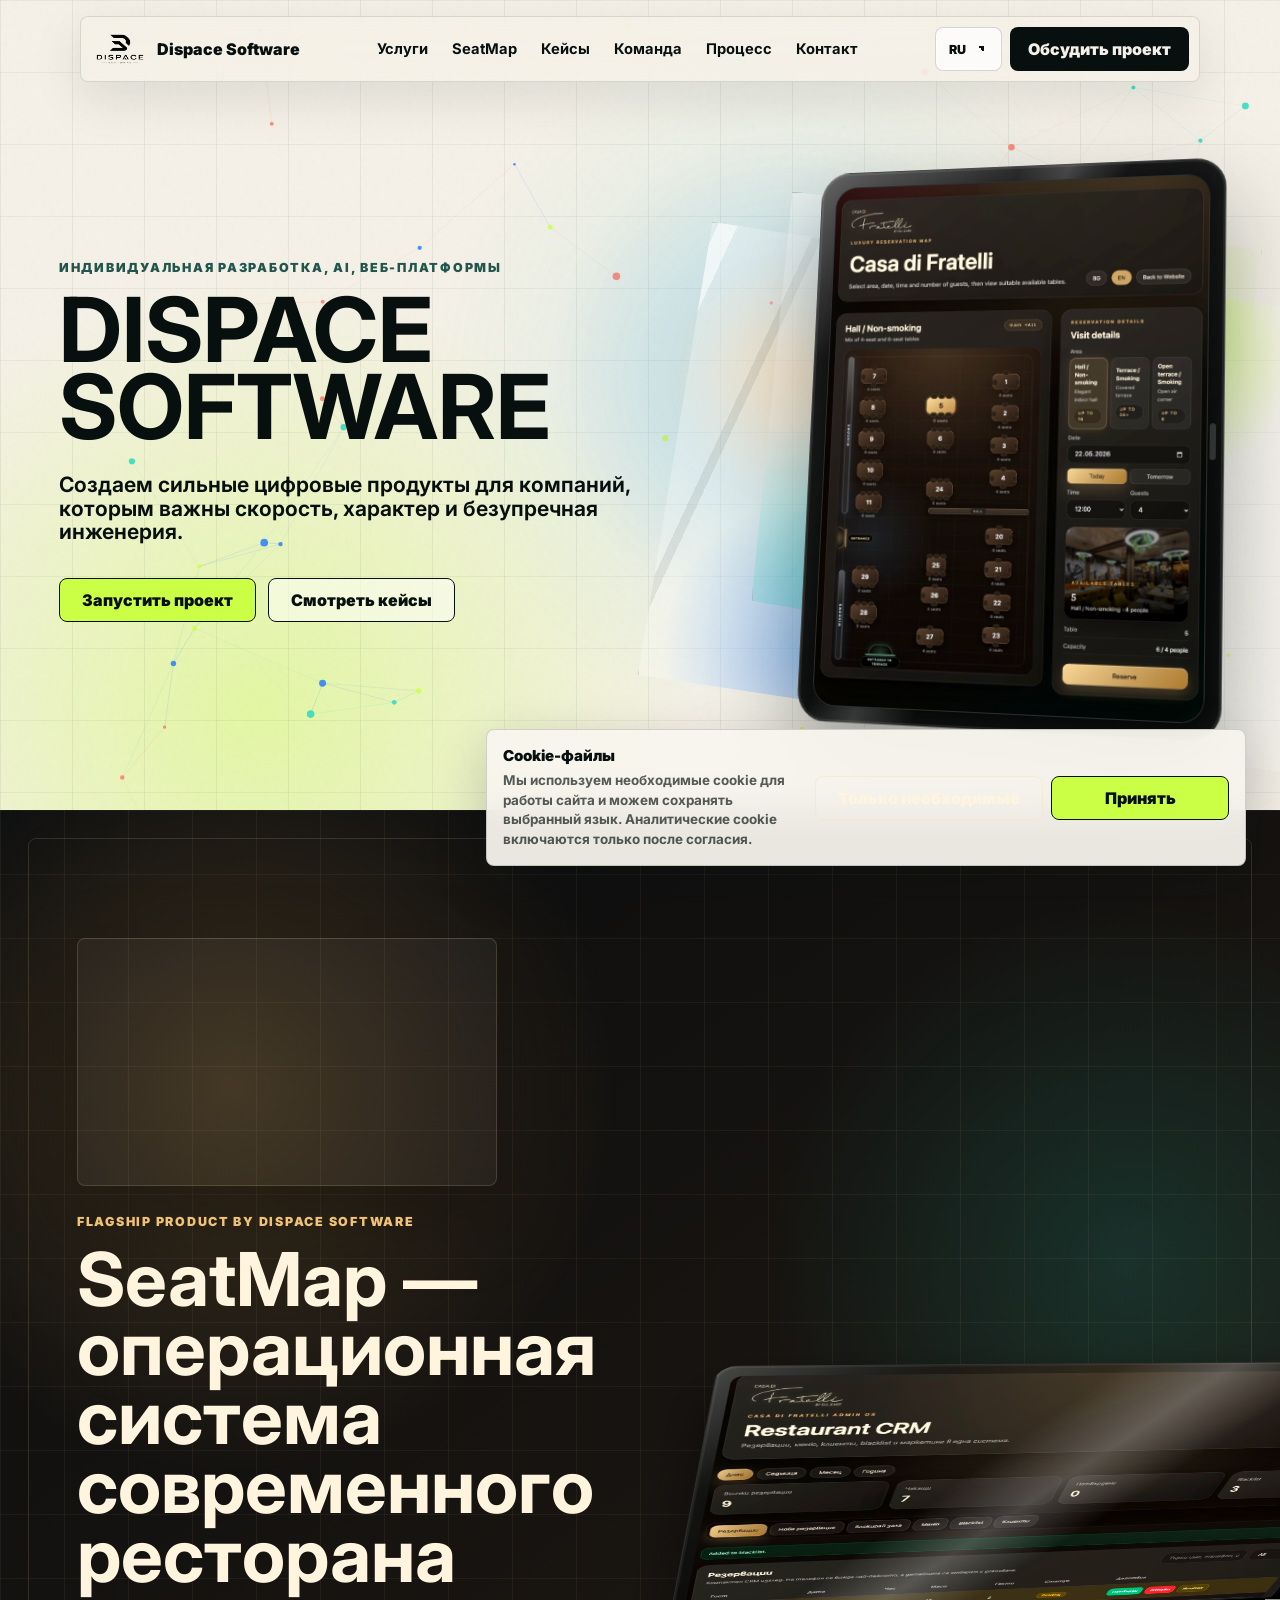
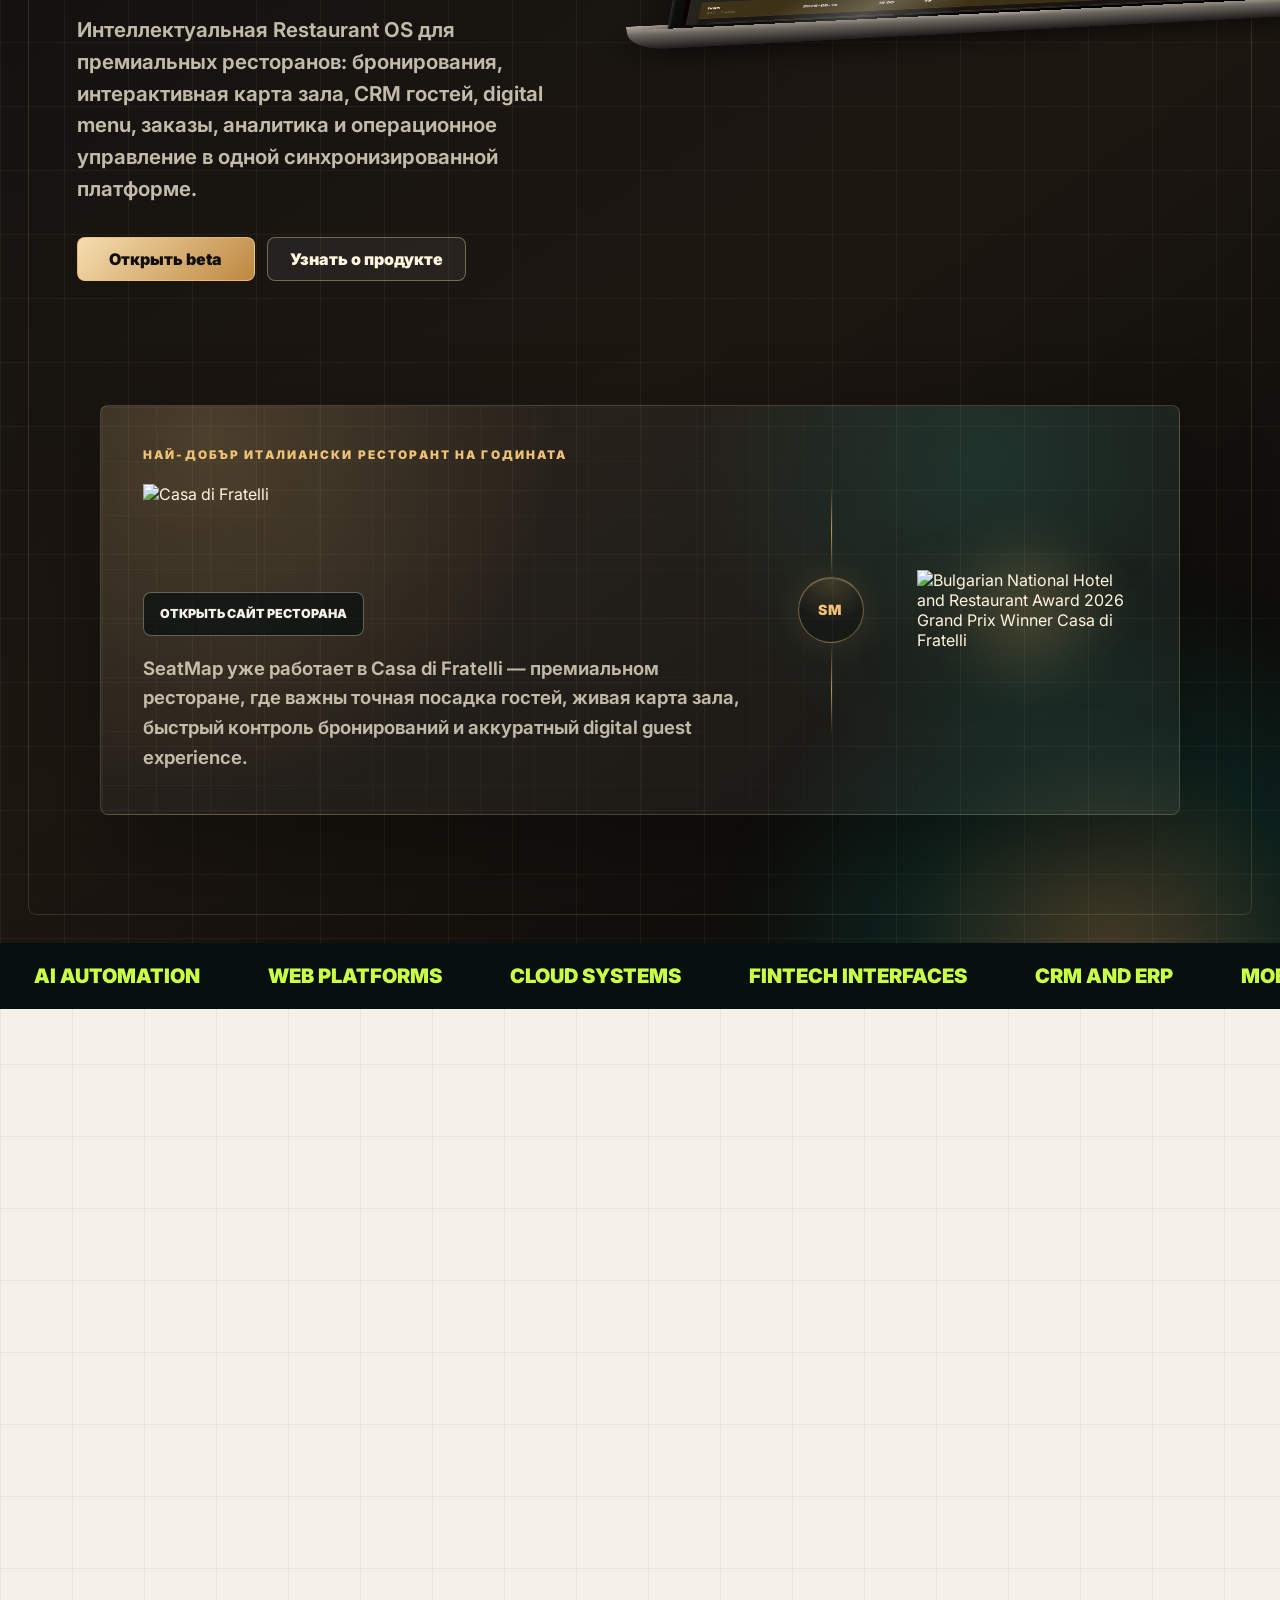
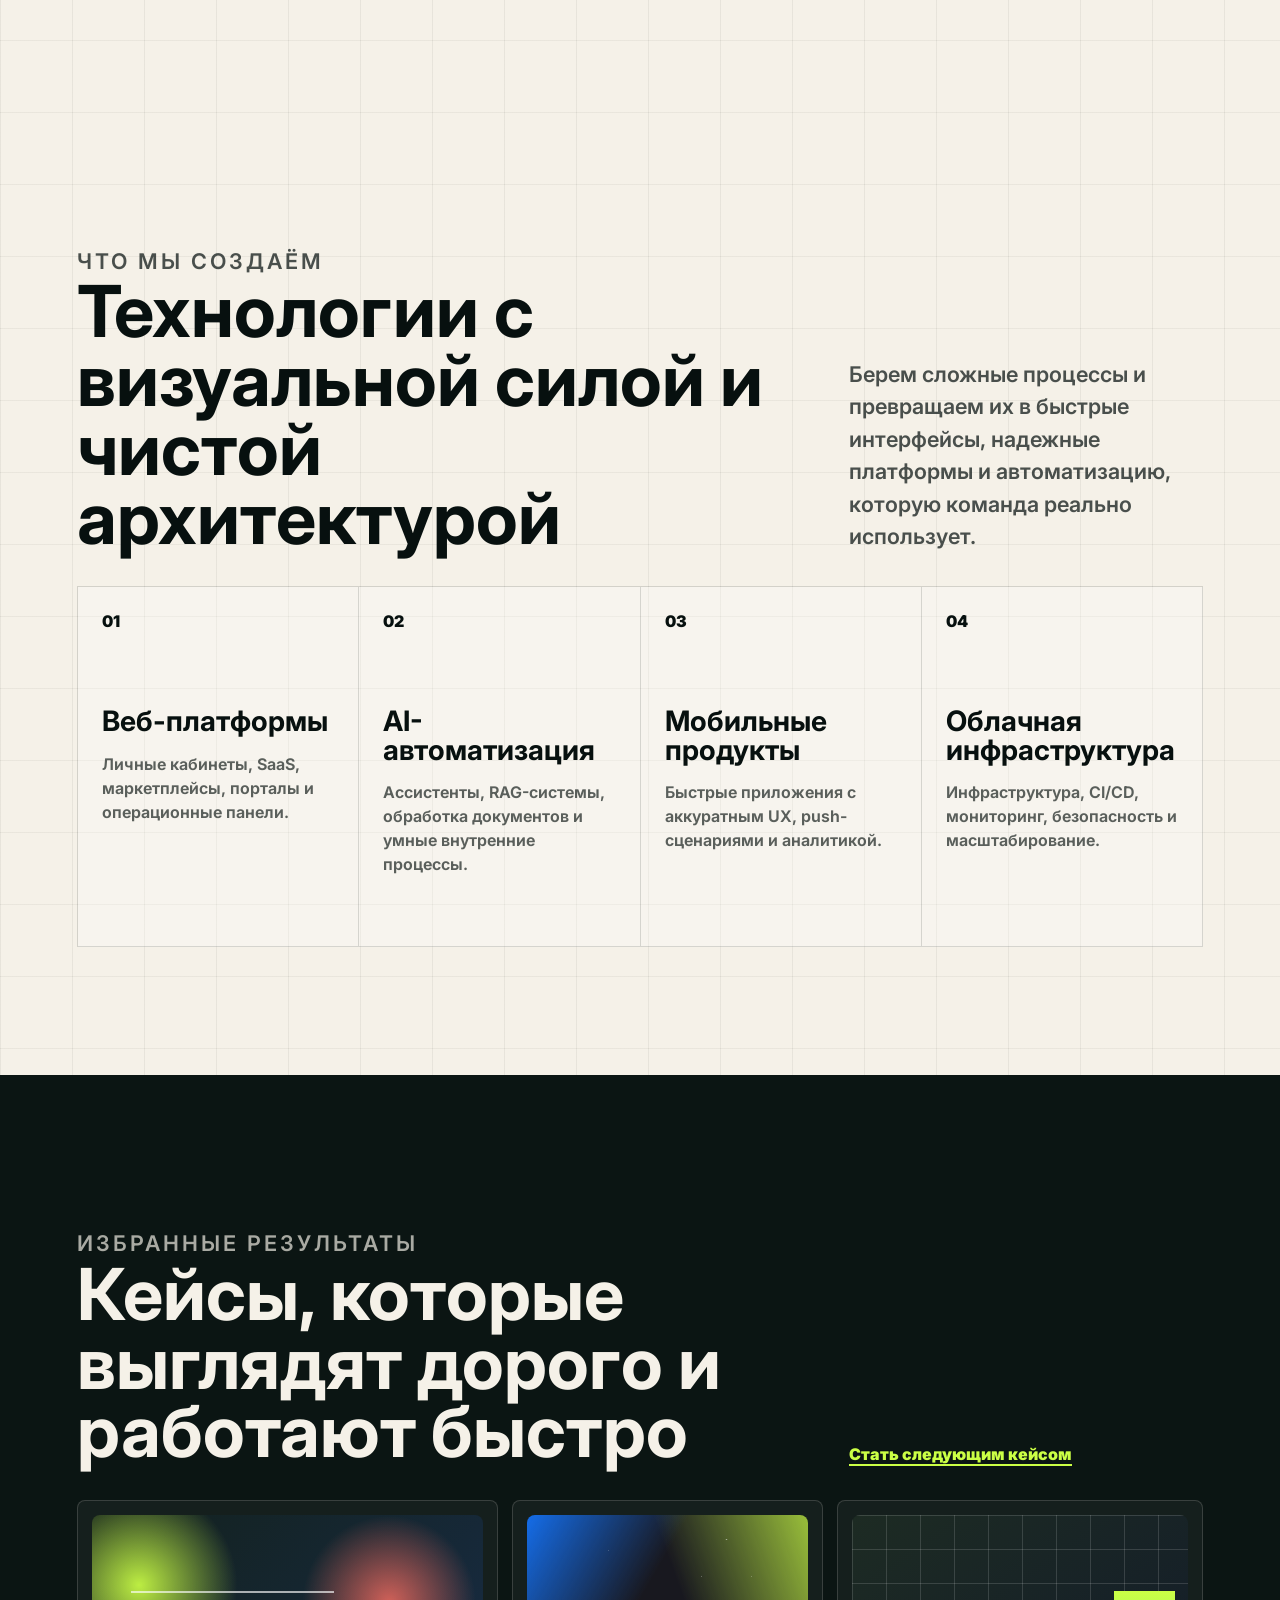
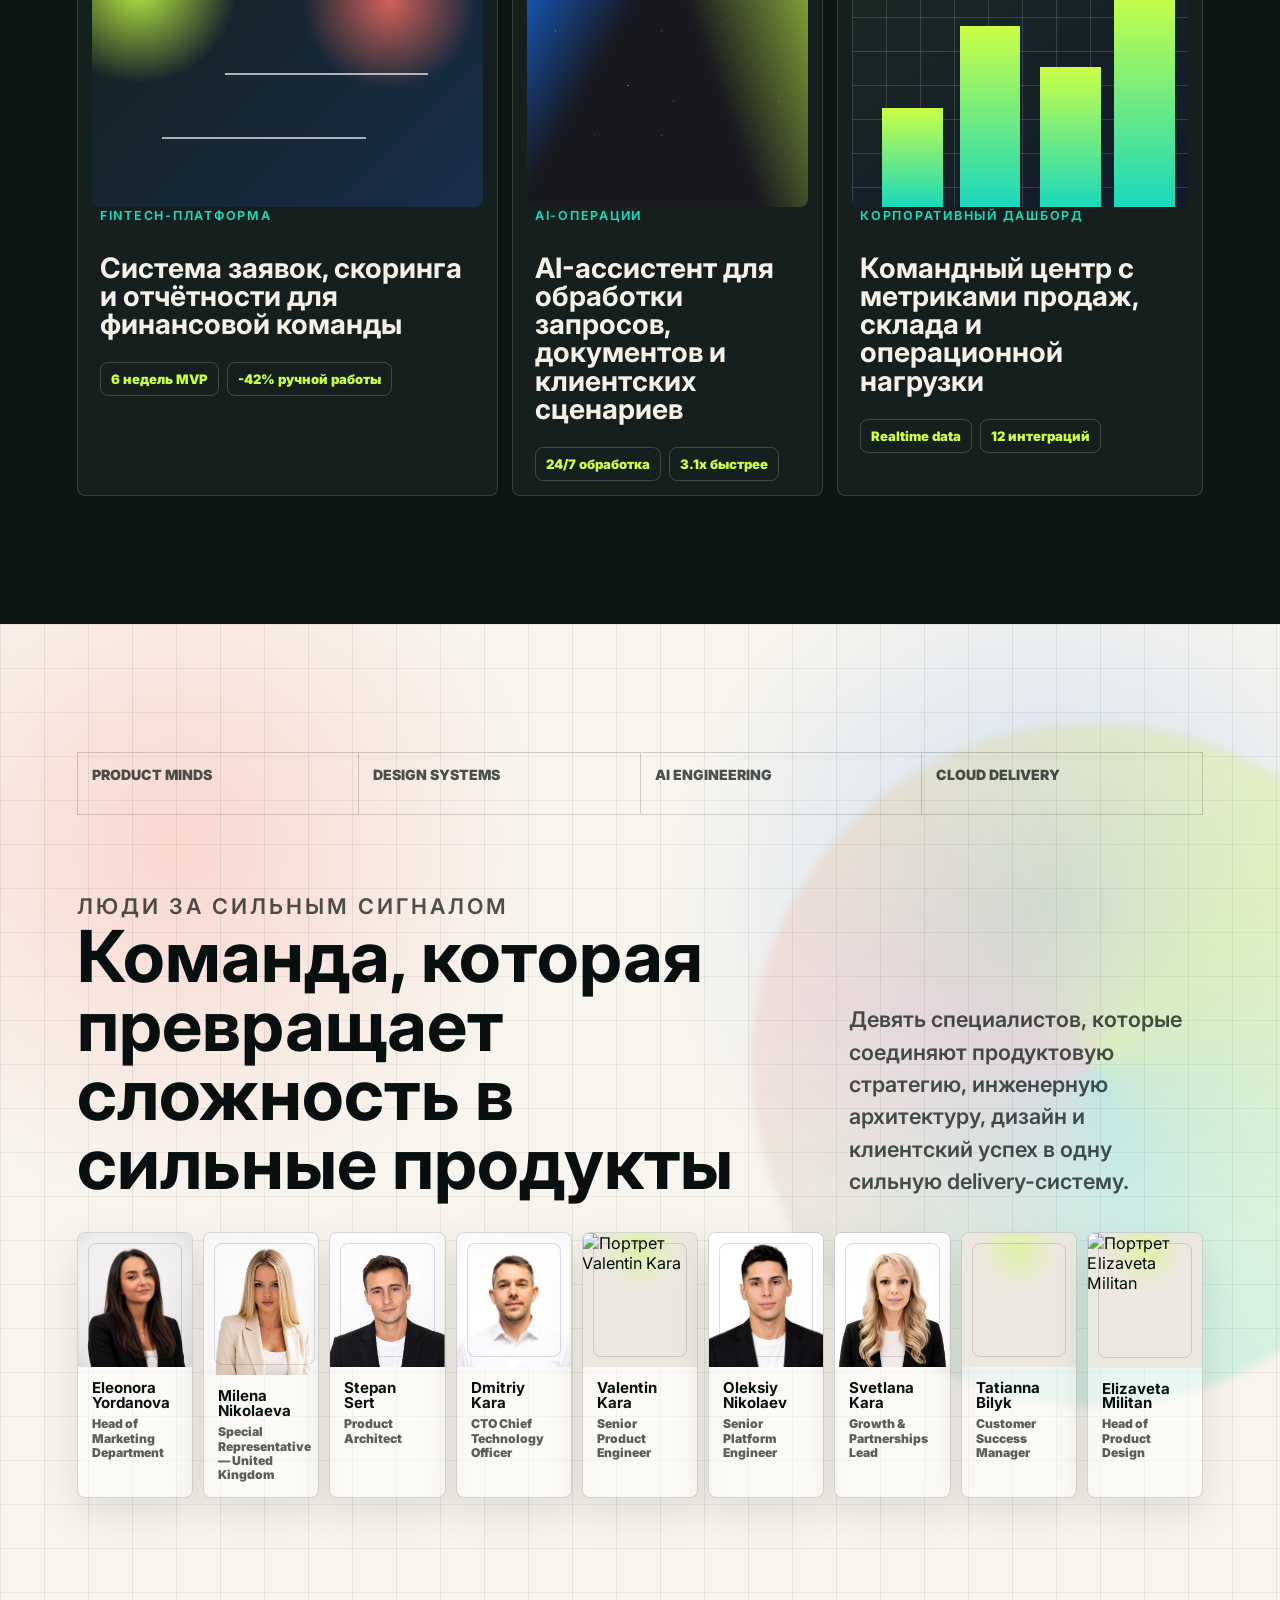
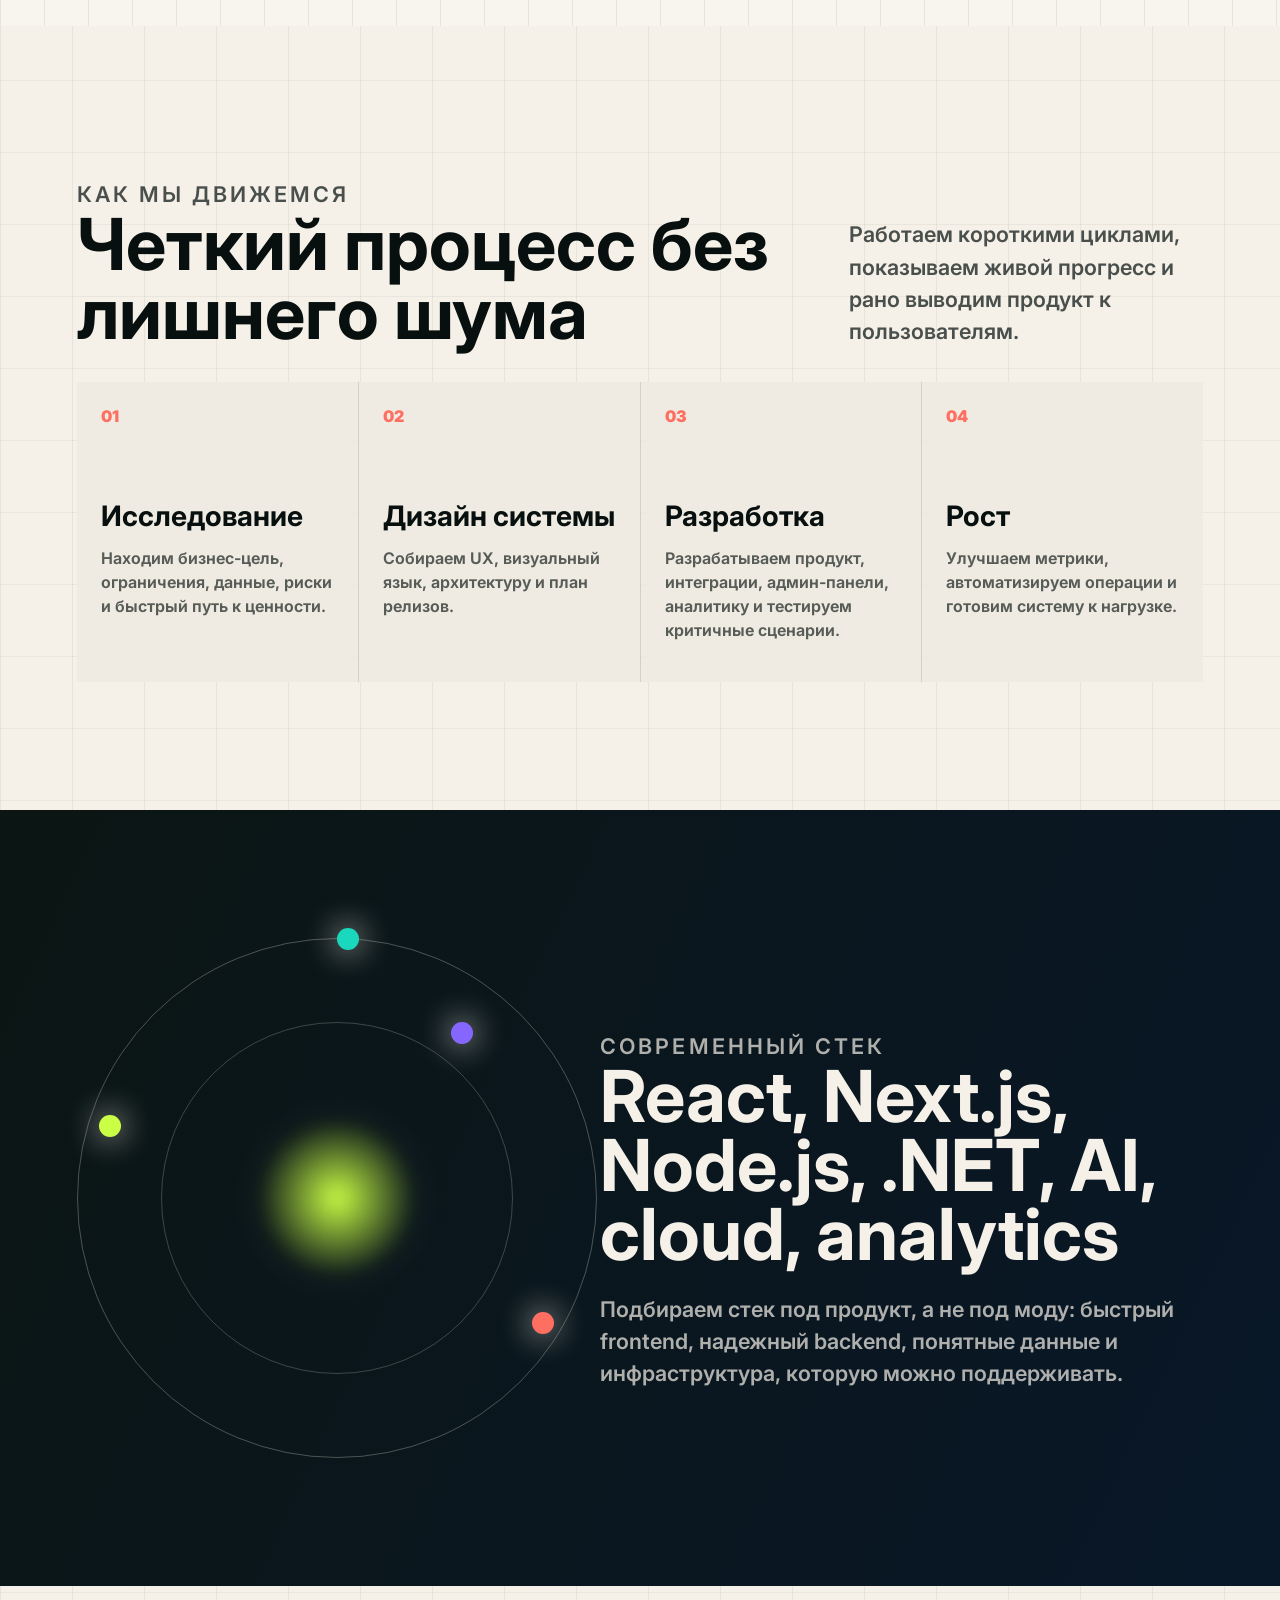
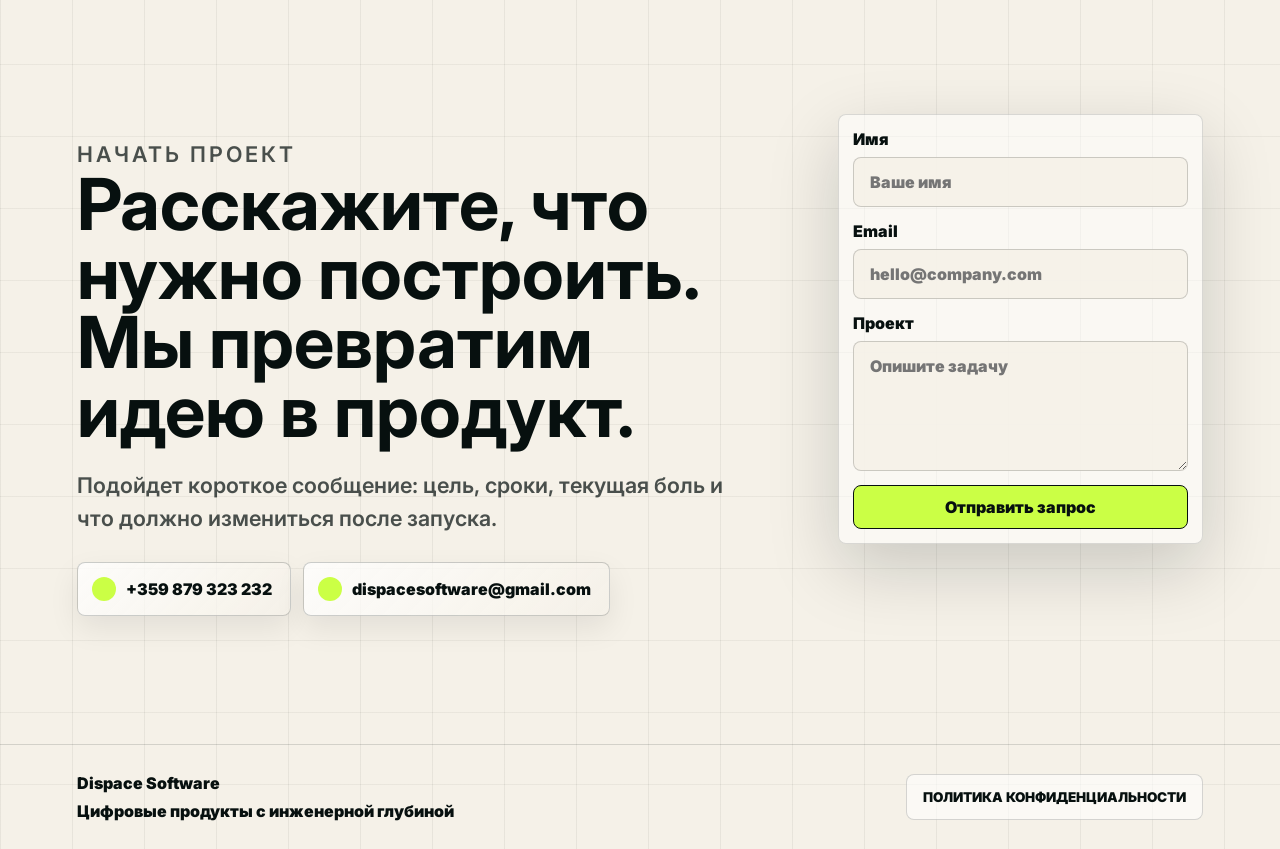
==== commit f9060026: "Refine contact flow and privacy modal" ====
--- a/index.html
+++ b/index.html
@@ -523,8 +523,8 @@
             Подойдет короткое сообщение: цель, сроки, текущая боль и что должно измениться после запуска.
           </p>
           <div class="contact-methods" aria-label="Контакты DISpace Software">
-            <a href="tel:+359879323232">+359 879 323 232</a>
-            <a href="mailto:dispacesoftware@gmail.com">dispacesoftware@gmail.com</a>
+            <a class="contact-phone" href="tel:+359879323232" aria-label="Позвонить в DISpace Software">+359 879 323 232</a>
+            <a class="contact-email" href="mailto:dispacesoftware@gmail.com" aria-label="Написать в DISpace Software">dispacesoftware@gmail.com</a>
           </div>
         </div>
         <form class="contact-form reveal">
@@ -550,7 +550,14 @@
         <span>Dispace Software</span>
         <span>Digital products with engineering depth</span>
       </div>
-      <section class="footer-privacy" aria-labelledby="privacy-title">
+      <button class="footer-privacy-button" type="button" aria-haspopup="dialog" aria-controls="privacy-modal">
+        Политика конфиденциальности
+      </button>
+    </footer>
+
+    <div class="privacy-modal" id="privacy-modal" role="dialog" aria-modal="true" aria-labelledby="privacy-title" hidden>
+      <div class="privacy-dialog">
+        <button class="privacy-close" type="button" aria-label="Закрыть политику конфиденциальности">×</button>
         <h2 id="privacy-title">Политика конфиденциальности</h2>
         <p>
           Мы используем персональные данные только для связи по проектам, обработки входящих запросов,
@@ -564,8 +571,8 @@
           <div><dt>Phone:</dt><dd><a href="tel:+359884588888">+359 884 588 888</a></dd></div>
           <div><dt>Representative:</dt><dd>Valentin Dmitrievich Kara</dd></div>
         </dl>
-      </section>
-    </footer>
+      </div>
+    </div>
 
     <div class="cookie-consent" role="dialog" aria-live="polite" aria-label="Cookie notice" hidden>
       <div>
--- a/styles.css
+++ b/styles.css
@@ -1202,10 +1202,8 @@
   position: relative;
   z-index: 1;
   display: grid;
-  grid-template-columns: repeat(3, minmax(0, 1fr));
-  gap: 14px;
-  max-width: 1180px;
-  margin-inline: auto;
+  grid-template-columns: repeat(9, minmax(0, 1fr));
+  gap: 10px;
 }
 
 .team-card {
@@ -1332,32 +1330,59 @@
 .contact-methods {
   display: flex;
   flex-wrap: wrap;
-  gap: 10px;
-  margin-top: 24px;
+  gap: 12px;
+  margin-top: 28px;
 }
 
 .contact-methods a {
+  position: relative;
   display: inline-flex;
   align-items: center;
-  min-height: 44px;
-  border: 1px solid rgba(7, 16, 15, 0.16);
+  min-height: 54px;
+  border: 1px solid rgba(7, 16, 15, 0.2);
   border-radius: 8px;
-  padding: 0 14px;
+  padding: 0 18px 0 48px;
   color: var(--ink);
-  background: rgba(255, 255, 255, 0.56);
-  font-size: 0.88rem;
+  background: linear-gradient(135deg, rgba(255, 255, 255, 0.78), rgba(245, 241, 232, 0.72));
+  box-shadow: 0 12px 30px rgba(7, 16, 15, 0.08);
+  font-size: clamp(1rem, 1.25vw, 1.18rem);
   font-weight: 950;
   text-decoration: none;
+  transition: transform 180ms ease, border-color 180ms ease, box-shadow 180ms ease;
+}
+
+.contact-methods a::before {
+  position: absolute;
+  left: 14px;
+  display: grid;
+  place-items: center;
+  width: 24px;
+  height: 24px;
+  border-radius: 50%;
+  color: var(--ink);
+  background: var(--lime);
+  font-size: 0.78rem;
+  content: "";
+}
+
+.contact-phone::before {
+  content: "☎";
+}
+
+.contact-email::before {
+  content: "@";
 }
 
 .contact-methods a:hover {
   border-color: var(--teal);
+  box-shadow: 0 18px 38px rgba(7, 16, 15, 0.12);
+  transform: translateY(-2px);
 }
 
 .site-footer {
   display: grid;
-  grid-template-columns: minmax(220px, 0.42fr) minmax(0, 1fr);
-  align-items: start;
+  grid-template-columns: minmax(220px, 1fr) auto;
+  align-items: center;
   justify-content: space-between;
   gap: 18px;
   padding: 28px clamp(20px, 6vw, 84px);
@@ -1370,52 +1395,133 @@
   gap: 8px;
 }
 
-.footer-privacy {
+.footer-privacy-button {
+  display: inline-flex;
+  align-items: center;
+  justify-content: center;
+  min-height: 46px;
+  border: 1px solid rgba(7, 16, 15, 0.16);
+  border-radius: 8px;
+  padding: 0 16px;
+  color: var(--ink);
+  background: rgba(255, 255, 255, 0.58);
+  cursor: pointer;
+  font: inherit;
+  font-size: 0.84rem;
+  font-weight: 950;
+  text-transform: uppercase;
+  transition: transform 180ms ease, border-color 180ms ease, background 180ms ease;
+}
+
+.footer-privacy-button:hover {
+  border-color: var(--teal);
+  background: rgba(255, 255, 255, 0.82);
+  transform: translateY(-1px);
+}
+
+.privacy-open {
+  overflow: hidden;
+}
+
+.privacy-modal {
+  position: fixed;
+  inset: 0;
+  z-index: 90;
+  display: grid;
+  place-items: center;
+  padding: 22px;
+  background: rgba(7, 16, 15, 0.62);
+  backdrop-filter: blur(14px);
+}
+
+.privacy-modal[hidden] {
+  display: none;
+}
+
+.privacy-dialog {
+  position: relative;
   display: grid;
   gap: 14px;
-  max-width: 920px;
-  justify-self: end;
+  width: min(760px, 100%);
+  max-height: min(82vh, 760px);
+  overflow: auto;
+  border: 1px solid rgba(245, 241, 232, 0.2);
+  border-radius: 8px;
+  padding: clamp(22px, 4vw, 34px);
+  color: var(--paper);
+  background:
+    radial-gradient(circle at top left, rgba(25, 216, 189, 0.16), transparent 34%),
+    linear-gradient(145deg, rgba(11, 21, 19, 0.98), rgba(9, 24, 42, 0.96));
+  box-shadow: 0 28px 90px rgba(0, 0, 0, 0.34);
   font-weight: 700;
 }
 
-.footer-privacy h2 {
+.privacy-close {
+  position: absolute;
+  top: 12px;
+  right: 12px;
+  display: grid;
+  place-items: center;
+  width: 38px;
+  height: 38px;
+  border: 1px solid rgba(245, 241, 232, 0.18);
+  border-radius: 8px;
+  color: var(--paper);
+  background: rgba(245, 241, 232, 0.08);
+  cursor: pointer;
+  font: inherit;
+  font-size: 1.4rem;
+  line-height: 1;
+}
+
+.privacy-close:hover {
+  border-color: var(--lime);
+}
+
+.privacy-dialog h2 {
   margin: 0;
-  font-size: clamp(1rem, 1.7vw, 1.35rem);
-}
-
-.footer-privacy p {
+  padding-right: 44px;
+  font-size: clamp(1.7rem, 3.6vw, 3rem);
+  line-height: 1;
+}
+
+.privacy-dialog p {
   max-width: 760px;
   margin: 0;
-  color: rgba(7, 16, 15, 0.68);
-  font-size: 0.88rem;
+  color: rgba(245, 241, 232, 0.72);
+  font-size: 0.96rem;
   line-height: 1.55;
 }
 
-.footer-privacy dl {
+.privacy-dialog dl {
   display: grid;
   grid-template-columns: repeat(2, minmax(0, 1fr));
   gap: 10px 18px;
   margin: 0;
 }
 
-.footer-privacy dl div {
+.privacy-dialog dl div {
   display: grid;
   gap: 3px;
-}
-
-.footer-privacy dt {
-  color: rgba(7, 16, 15, 0.52);
+  border: 1px solid rgba(245, 241, 232, 0.12);
+  border-radius: 8px;
+  padding: 12px;
+  background: rgba(245, 241, 232, 0.04);
+}
+
+.privacy-dialog dt {
+  color: rgba(245, 241, 232, 0.5);
   font-size: 0.72rem;
   text-transform: uppercase;
 }
 
-.footer-privacy dd {
+.privacy-dialog dd {
   margin: 0;
-  color: var(--ink);
+  color: var(--paper);
   font-size: 0.86rem;
 }
 
-.footer-privacy a {
+.privacy-dialog a {
   color: inherit;
 }
 
@@ -1728,9 +1834,12 @@
   .service-grid,
   .process-rail,
   .team-ribbon,
-  .team-grid,
   .case-grid {
     grid-template-columns: repeat(2, minmax(0, 1fr));
+  }
+
+  .team-grid {
+    grid-template-columns: repeat(3, minmax(0, 1fr));
   }
 
   .seatmap-proof {
@@ -2036,12 +2145,22 @@
     grid-template-columns: 1fr;
   }
 
-  .footer-privacy {
+  .footer-privacy-button {
     justify-self: stretch;
   }
 
-  .footer-privacy dl {
+  .privacy-dialog {
+    max-height: calc(100vh - 32px);
+    padding: 20px;
+  }
+
+  .privacy-dialog dl {
     grid-template-columns: 1fr;
+  }
+
+  .contact-methods a {
+    width: 100%;
+    min-height: 52px;
   }
 
   .cookie-consent {
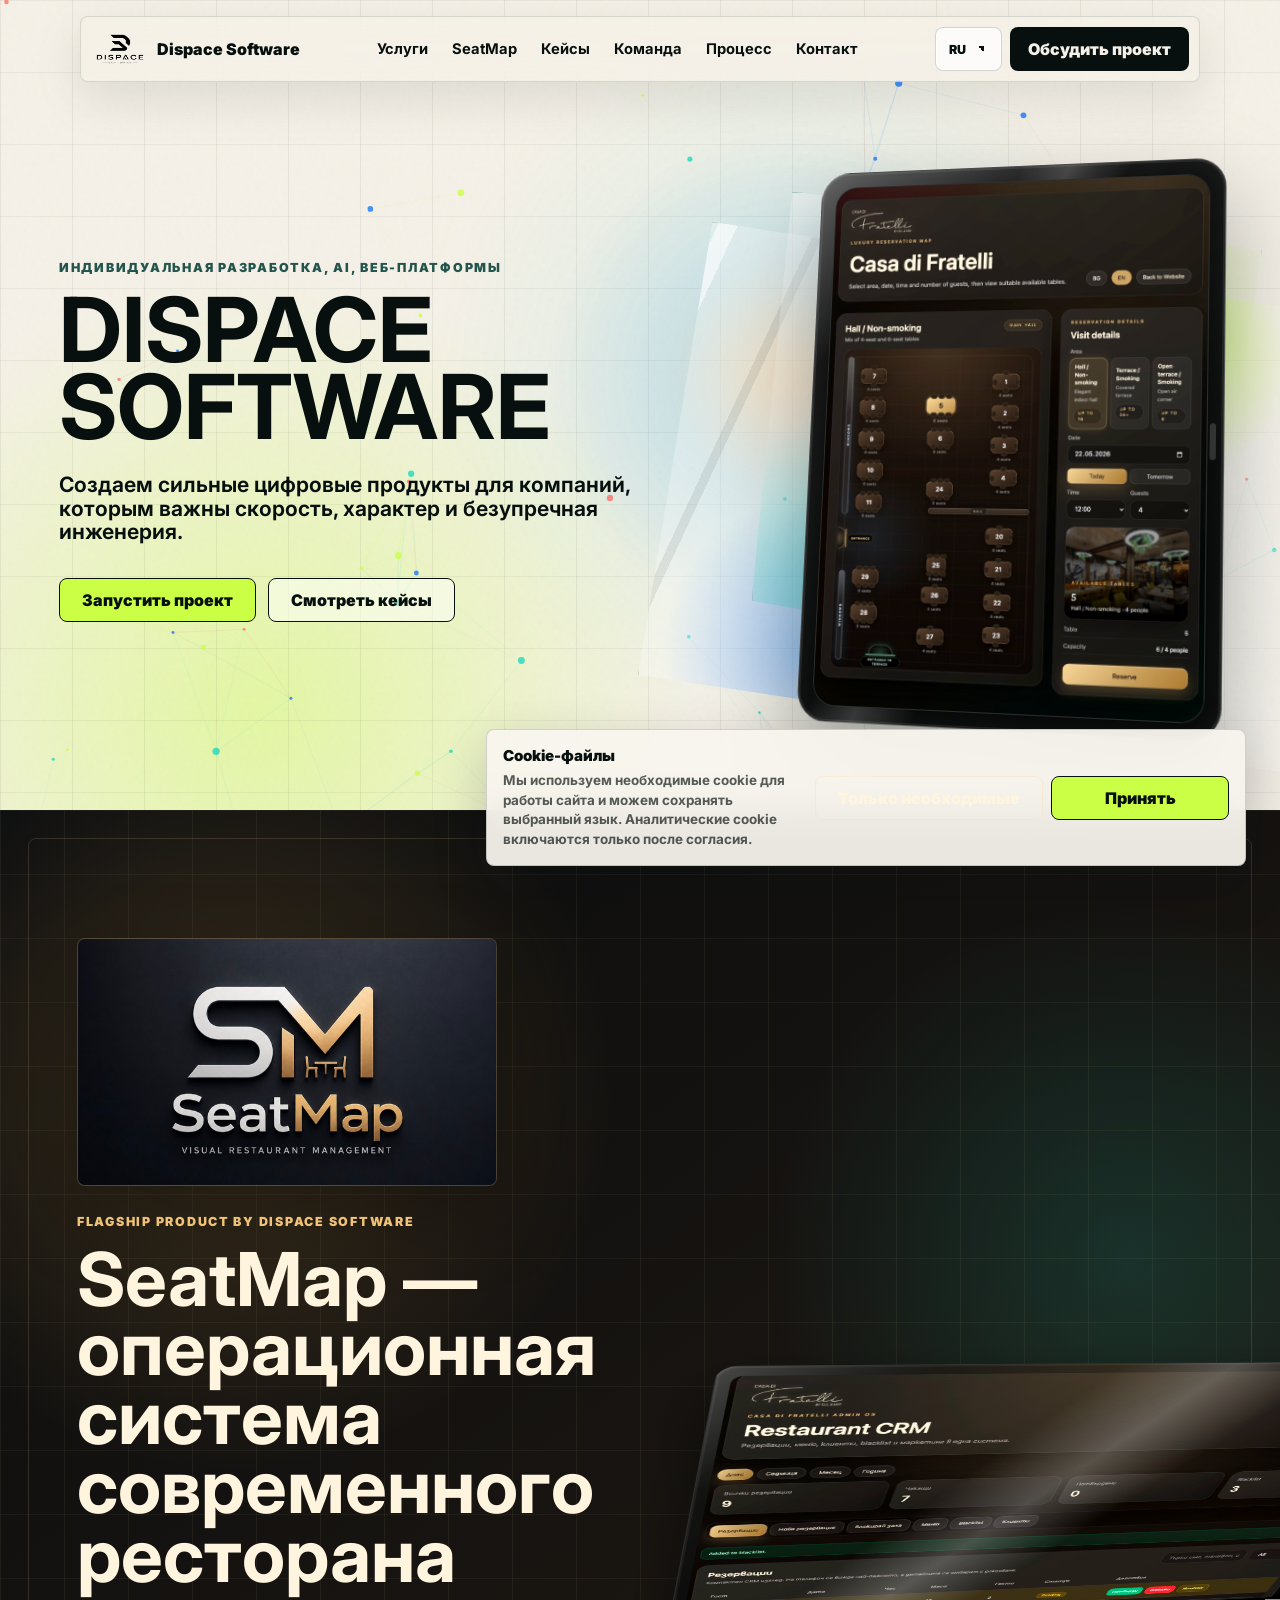
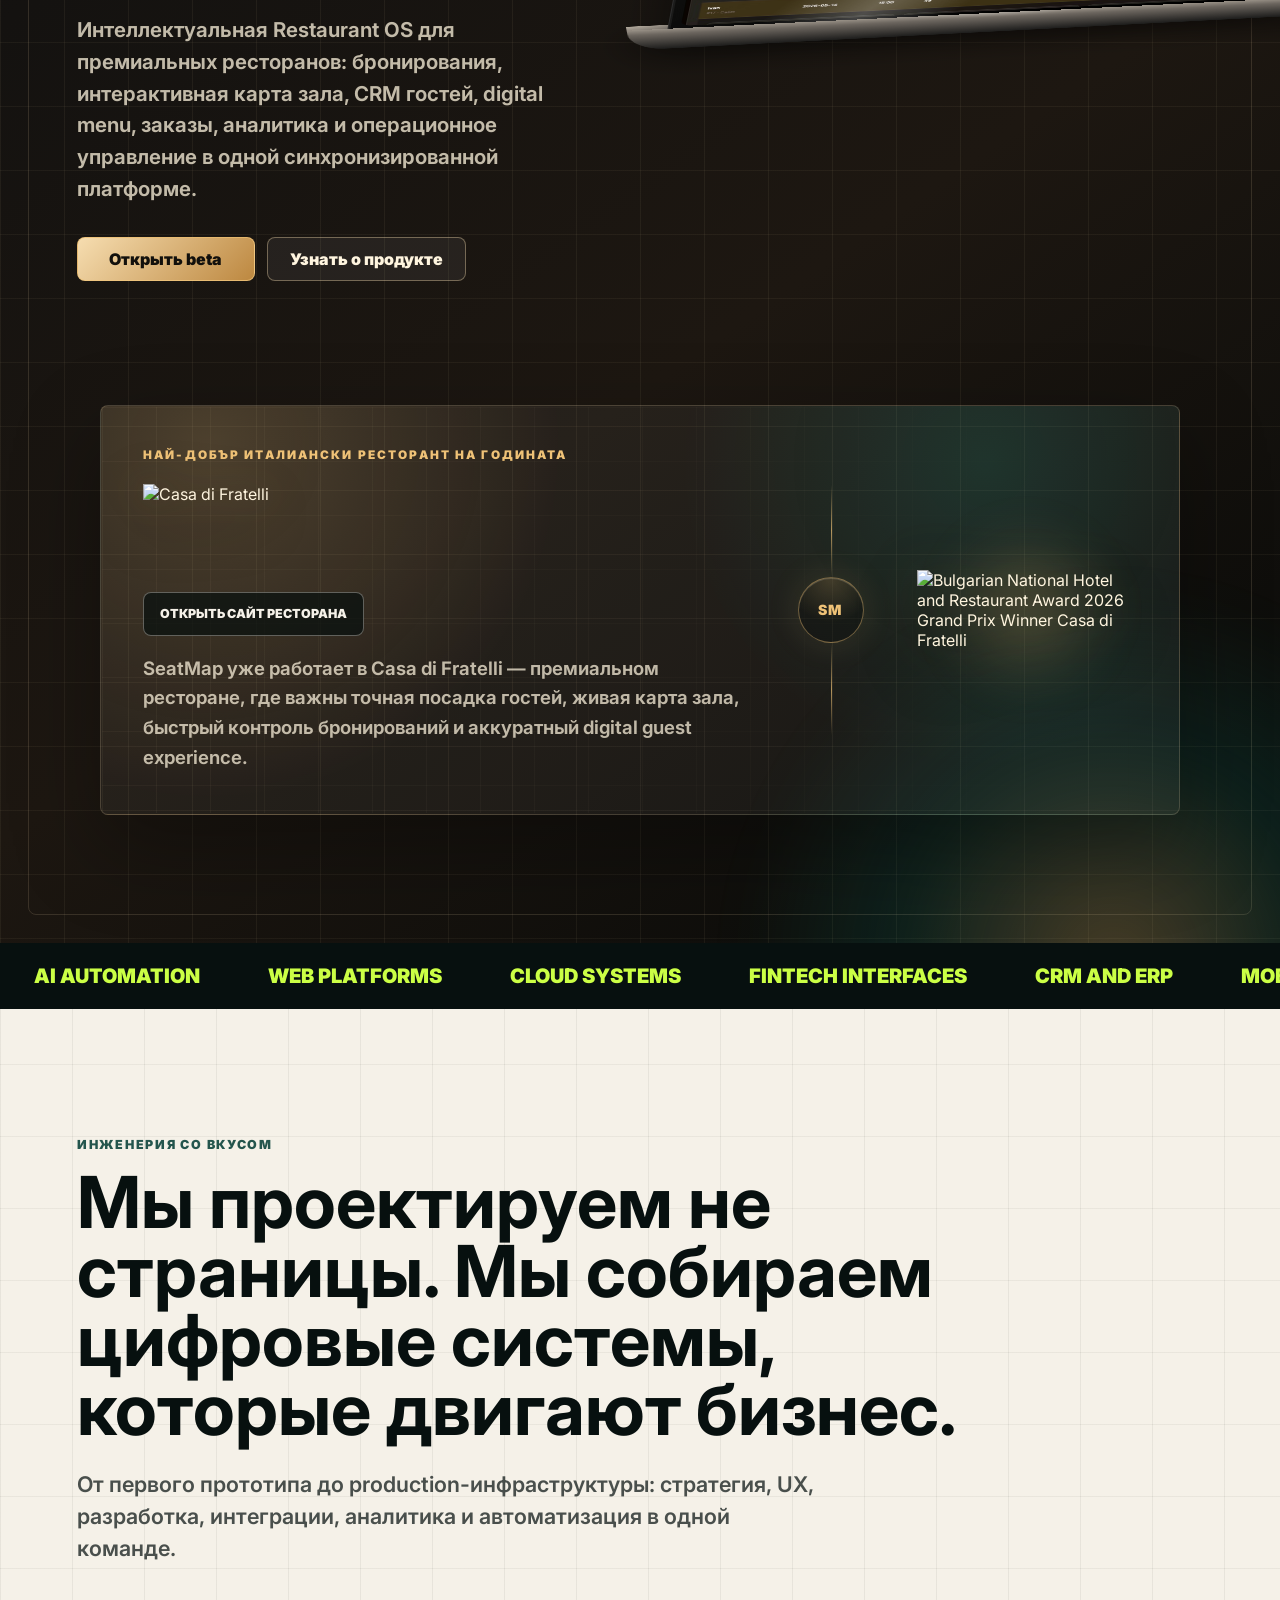
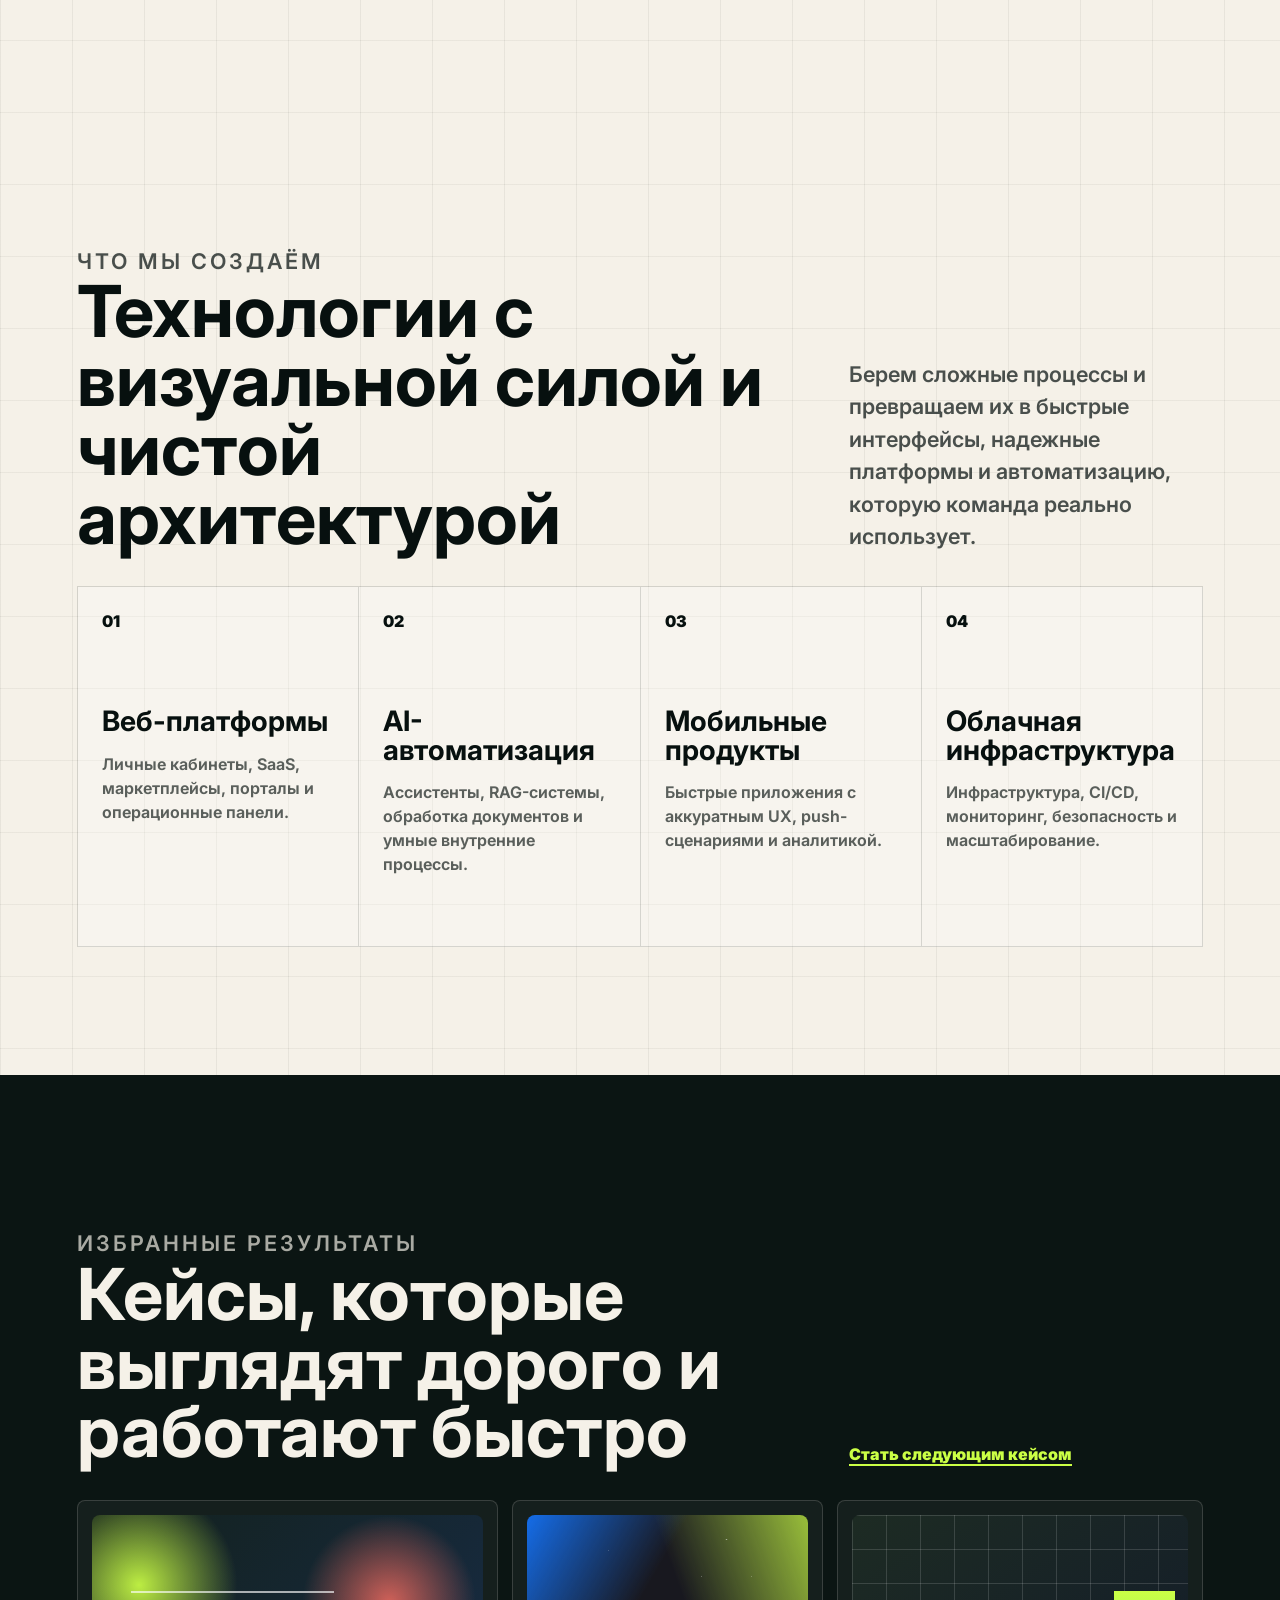
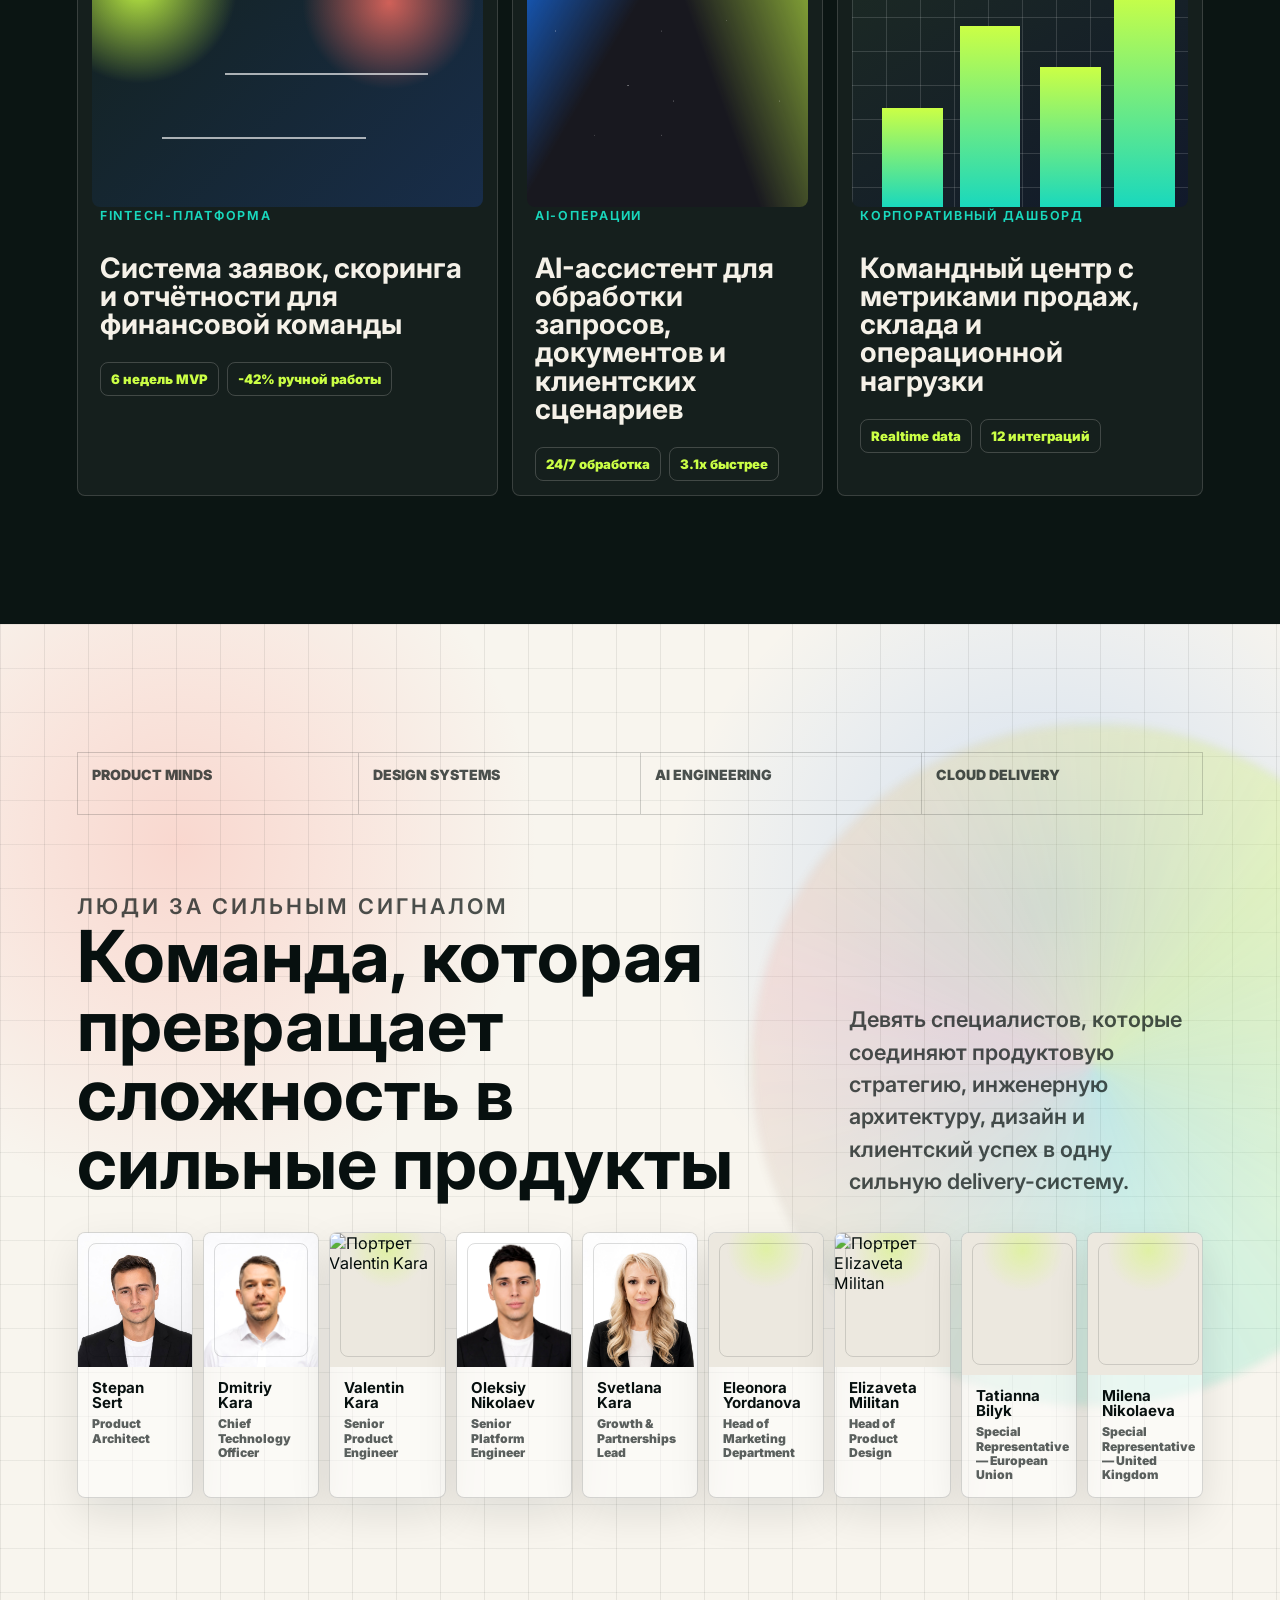
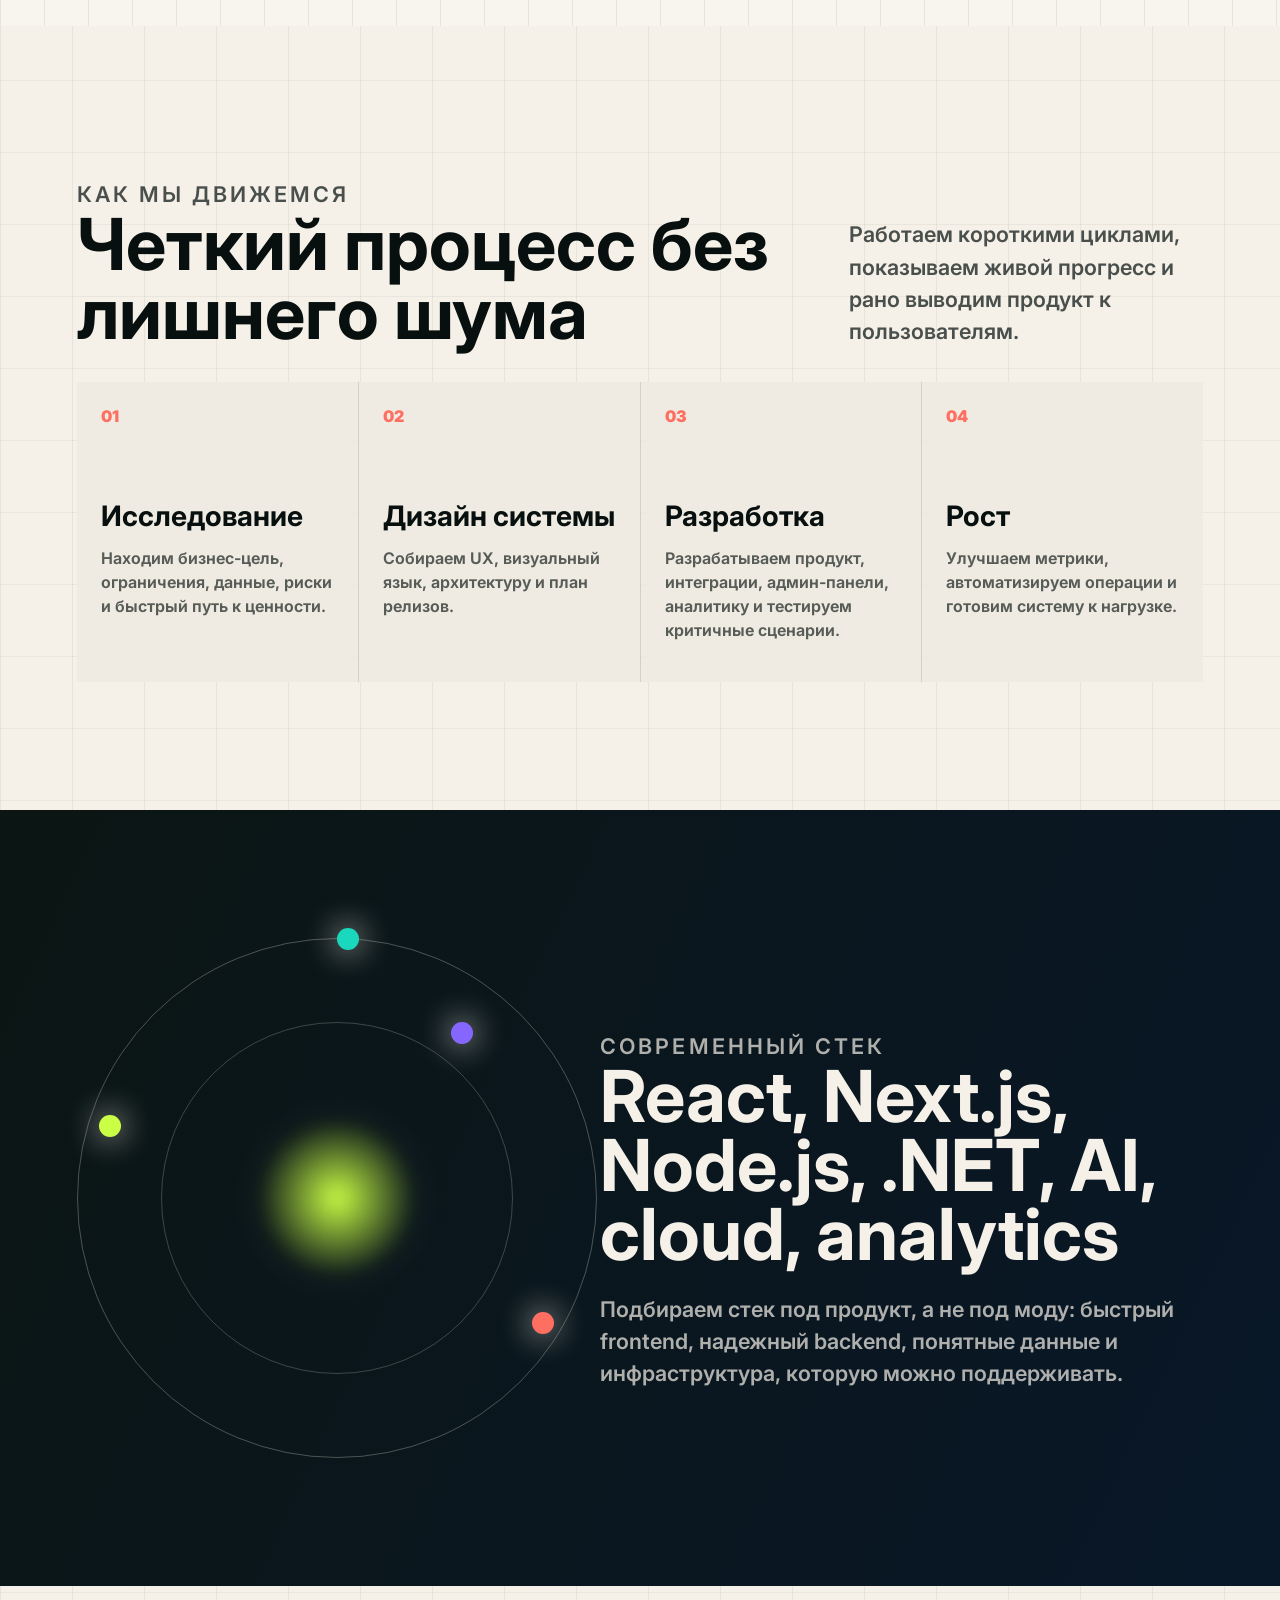
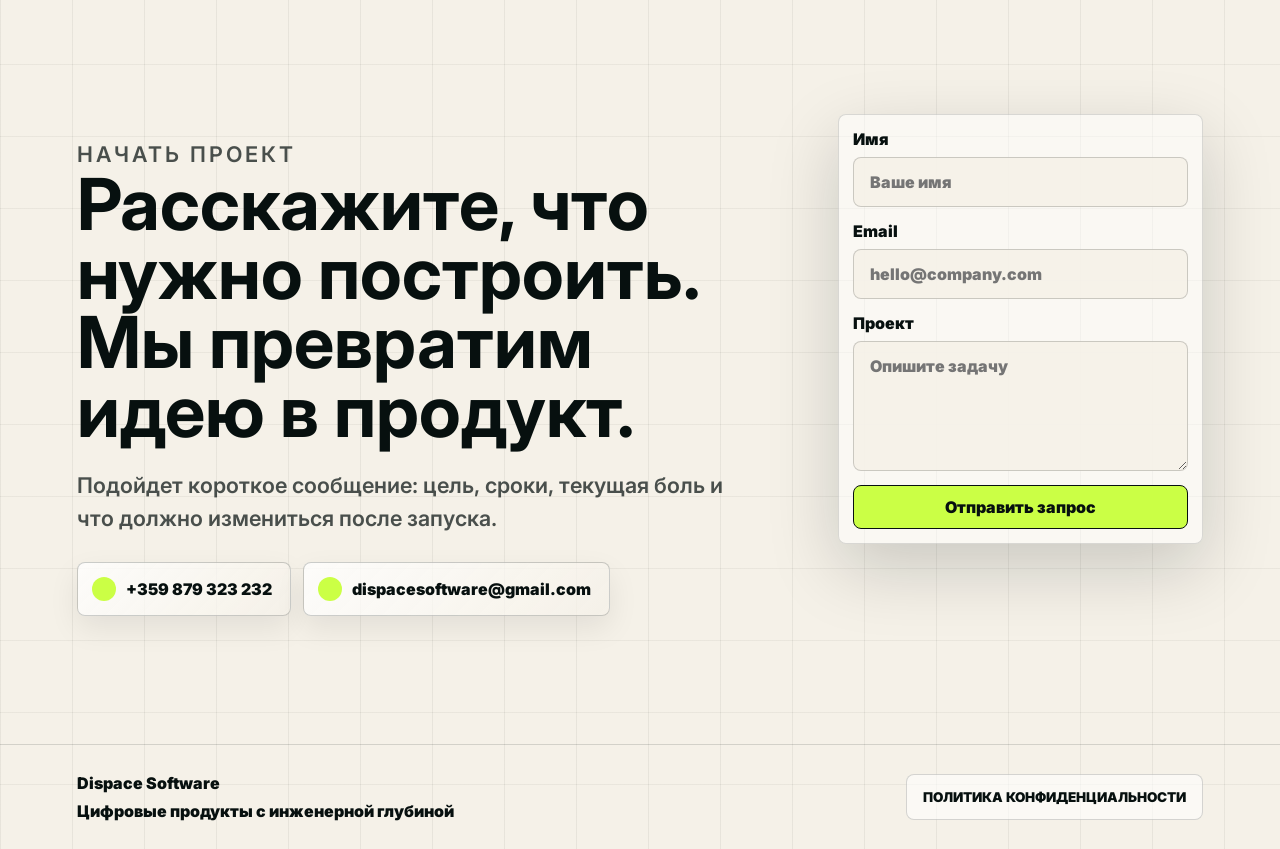
==== commit 011ddc4c: "Reorder team members and update roles" ====
--- a/index.html
+++ b/index.html
@@ -386,6 +386,51 @@
         <div class="team-grid" aria-label="Участники команды">
           <article class="team-card reveal">
             <div class="team-photo">
+              <img src="assets/team/team-01.jpeg" alt="Портрет участника команды" loading="lazy" decoding="async" />
+            </div>
+            <div class="team-card-copy">
+              <h3>Stepan Sert</h3>
+              <p>Product Architect</p>
+            </div>
+          </article>
+          <article class="team-card reveal">
+            <div class="team-photo">
+              <img src="assets/team/team-02.jpeg" alt="Портрет участника команды" loading="lazy" decoding="async" />
+            </div>
+            <div class="team-card-copy">
+              <h3>Dmitriy Kara</h3>
+              <p>Chief Technology Officer</p>
+            </div>
+          </article>
+          <article class="team-card reveal">
+            <div class="team-photo">
+              <img src="assets/team/team-03.png" alt="Портрет Valentin Kara" loading="lazy" decoding="async" />
+            </div>
+            <div class="team-card-copy">
+              <h3>Valentin Kara</h3>
+              <p>Senior Product Engineer</p>
+            </div>
+          </article>
+          <article class="team-card reveal">
+            <div class="team-photo">
+              <img src="assets/team/team-03.jpeg" alt="Портрет участника команды" loading="lazy" decoding="async" />
+            </div>
+            <div class="team-card-copy">
+              <h3>Oleksiy Nikolaev</h3>
+              <p>Senior Platform Engineer</p>
+            </div>
+          </article>
+          <article class="team-card reveal">
+            <div class="team-photo">
+              <img src="assets/team/team-05.jpeg" alt="Портрет участника команды" loading="lazy" decoding="async" />
+            </div>
+            <div class="team-card-copy">
+              <h3>Svetlana Kara</h3>
+              <p>Growth & Partnerships Lead</p>
+            </div>
+          </article>
+          <article class="team-card reveal">
+            <div class="team-photo">
               <img src="assets/team/eleonora-yordanova.jpeg" alt="Портрет Eleonora Yordanova" loading="lazy" decoding="async" />
             </div>
             <div class="team-card-copy">
@@ -395,74 +440,29 @@
           </article>
           <article class="team-card reveal">
             <div class="team-photo">
+              <img src="assets/team/team-07.png" alt="Портрет Elizaveta Militan" loading="lazy" decoding="async" />
+            </div>
+            <div class="team-card-copy">
+              <h3>Elizaveta Militan</h3>
+              <p>Head of Product Design</p>
+            </div>
+          </article>
+          <article class="team-card reveal">
+            <div class="team-photo">
+              <img src="assets/team/team-04.jpeg" alt="Портрет участника команды" loading="lazy" decoding="async" />
+            </div>
+            <div class="team-card-copy">
+              <h3>Tatianna Bilyk</h3>
+              <p>Special Representative — European Union</p>
+            </div>
+          </article>
+          <article class="team-card reveal">
+            <div class="team-photo">
               <img src="assets/team/milena-nikolaeva.jpeg" alt="Портрет Milena Nikolaeva" loading="lazy" decoding="async" />
             </div>
             <div class="team-card-copy">
               <h3>Milena Nikolaeva</h3>
               <p>Special Representative — United Kingdom</p>
-            </div>
-          </article>
-          <article class="team-card reveal">
-            <div class="team-photo">
-              <img src="assets/team/team-01.jpeg" alt="Портрет участника команды" loading="lazy" decoding="async" />
-            </div>
-            <div class="team-card-copy">
-              <h3>Stepan Sert</h3>
-              <p>Product Architect</p>
-            </div>
-          </article>
-          <article class="team-card reveal">
-            <div class="team-photo">
-              <img src="assets/team/team-02.jpeg" alt="Портрет участника команды" loading="lazy" decoding="async" />
-            </div>
-            <div class="team-card-copy">
-              <h3>Dmitriy Kara</h3>
-              <p>CTO Chief Technology Officer</p>
-            </div>
-          </article>
-          <article class="team-card reveal">
-            <div class="team-photo">
-              <img src="assets/team/team-03.png" alt="Портрет Valentin Kara" loading="lazy" decoding="async" />
-            </div>
-            <div class="team-card-copy">
-              <h3>Valentin Kara</h3>
-              <p>Senior Product Engineer</p>
-            </div>
-          </article>
-          <article class="team-card reveal">
-            <div class="team-photo">
-              <img src="assets/team/team-03.jpeg" alt="Портрет участника команды" loading="lazy" decoding="async" />
-            </div>
-            <div class="team-card-copy">
-              <h3>Oleksiy Nikolaev</h3>
-              <p>Senior Platform Engineer</p>
-            </div>
-          </article>
-          <article class="team-card reveal">
-            <div class="team-photo">
-              <img src="assets/team/team-05.jpeg" alt="Портрет участника команды" loading="lazy" decoding="async" />
-            </div>
-            <div class="team-card-copy">
-              <h3>Svetlana Kara</h3>
-              <p>Growth & Partnerships Lead</p>
-            </div>
-          </article>
-          <article class="team-card reveal">
-            <div class="team-photo">
-              <img src="assets/team/team-04.jpeg" alt="Портрет участника команды" loading="lazy" decoding="async" />
-            </div>
-            <div class="team-card-copy">
-              <h3>Tatianna Bilyk</h3>
-              <p>Customer Success Manager</p>
-            </div>
-          </article>
-          <article class="team-card reveal">
-            <div class="team-photo">
-              <img src="assets/team/team-07.png" alt="Портрет Elizaveta Militan" loading="lazy" decoding="async" />
-            </div>
-            <div class="team-card-copy">
-              <h3>Elizaveta Militan</h3>
-              <p>Head of Product Design</p>
             </div>
           </article>
         </div>
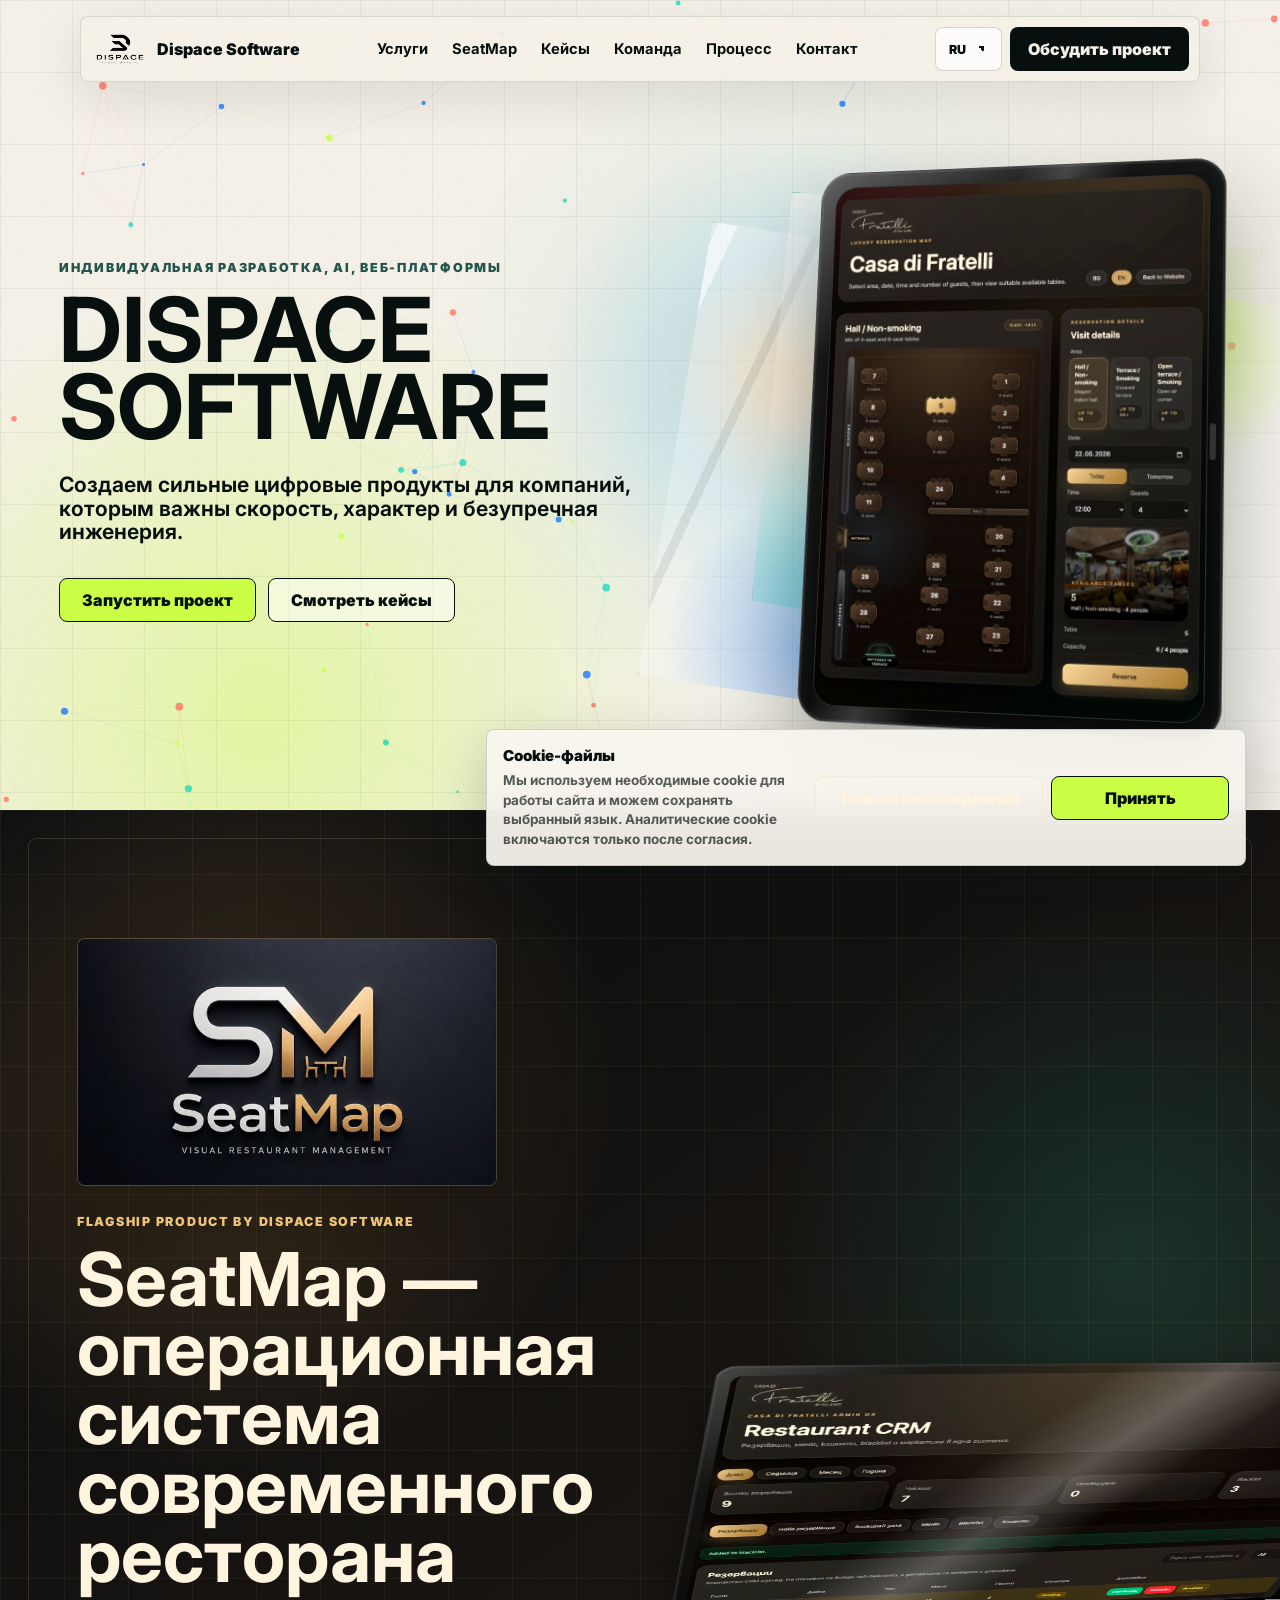
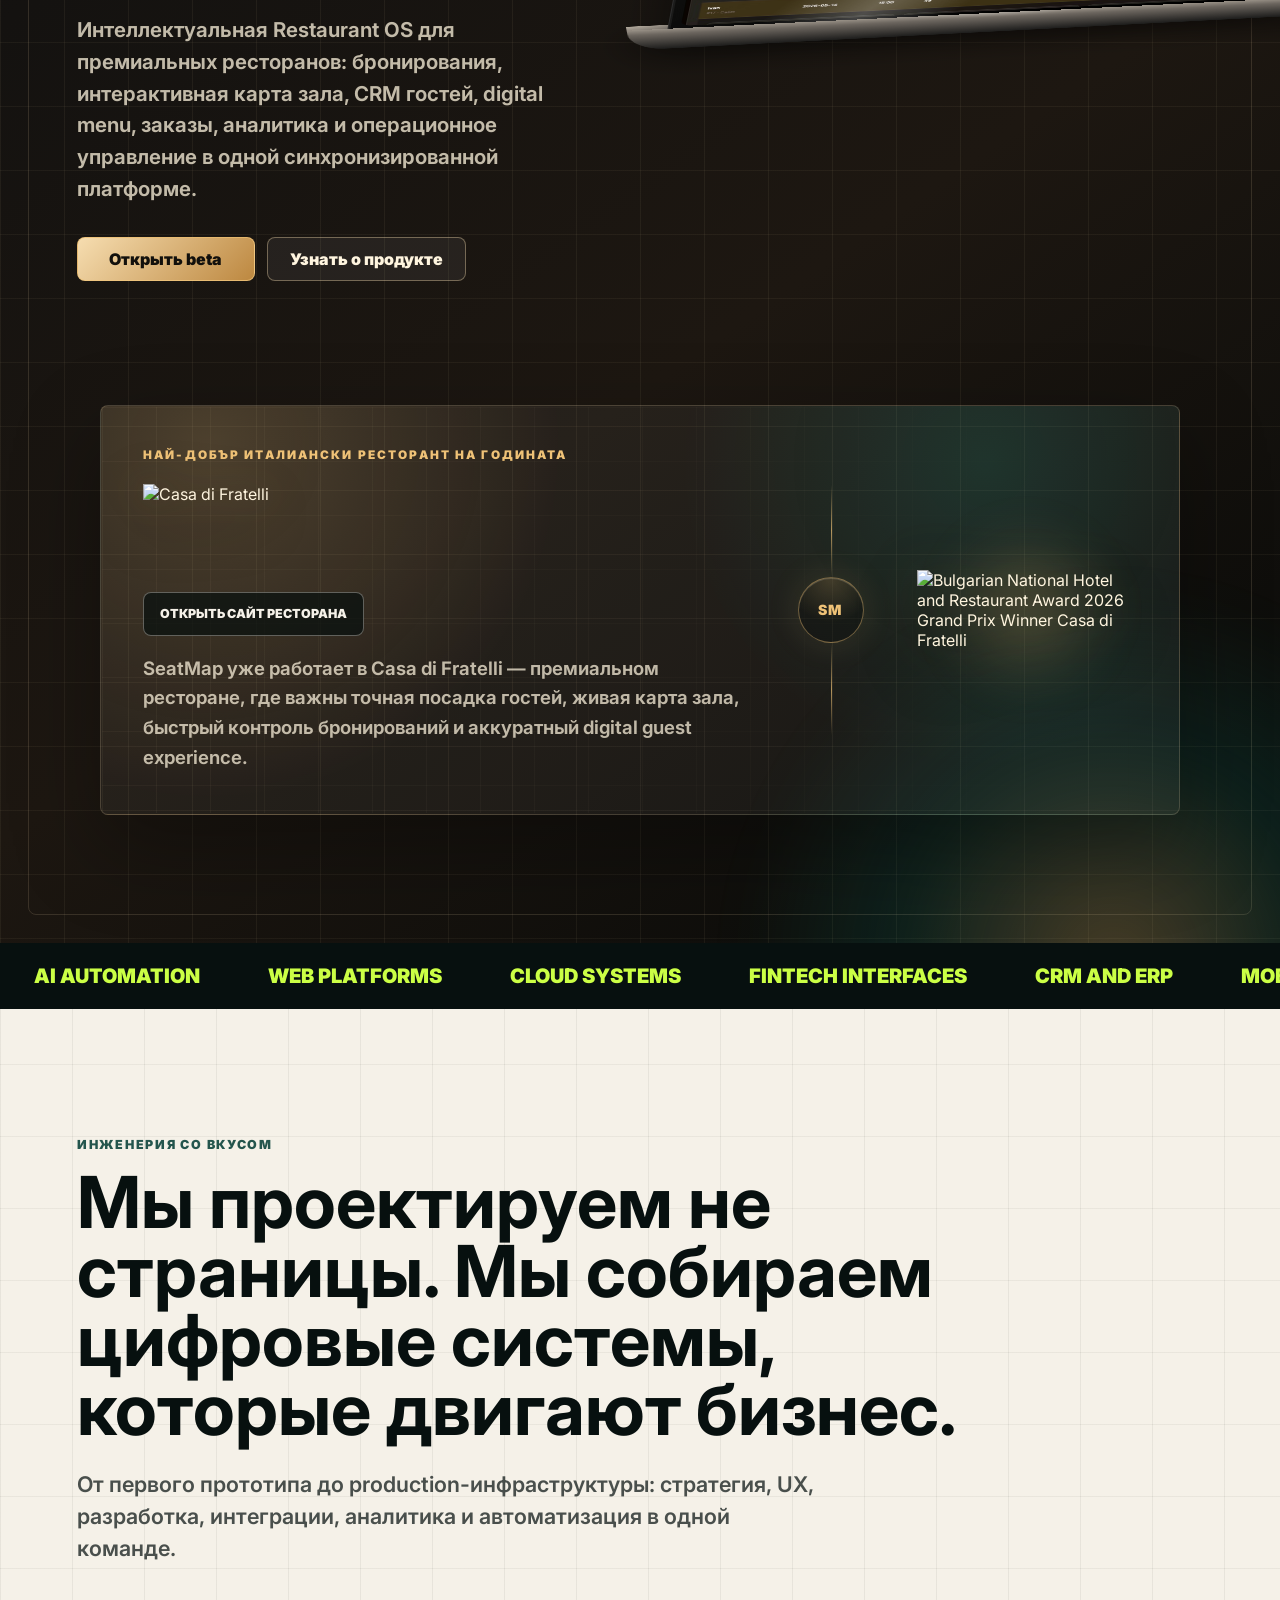
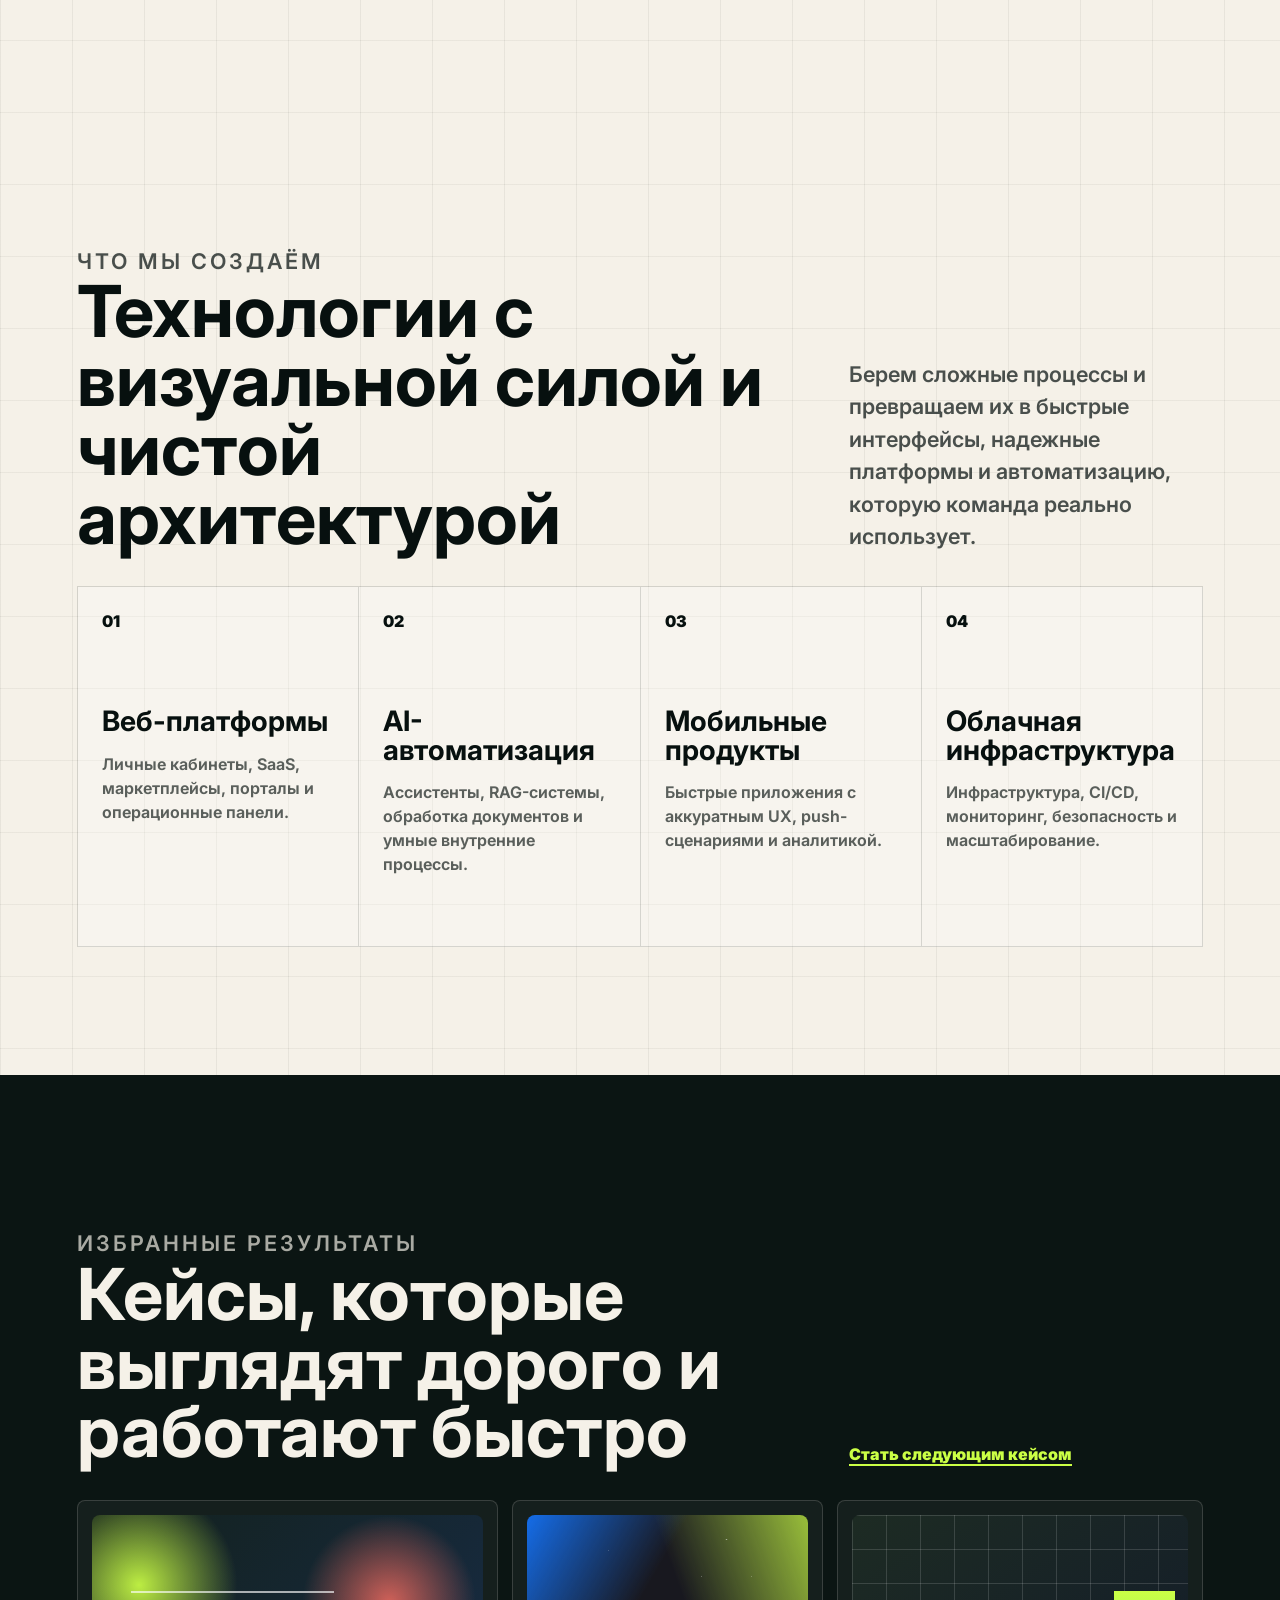
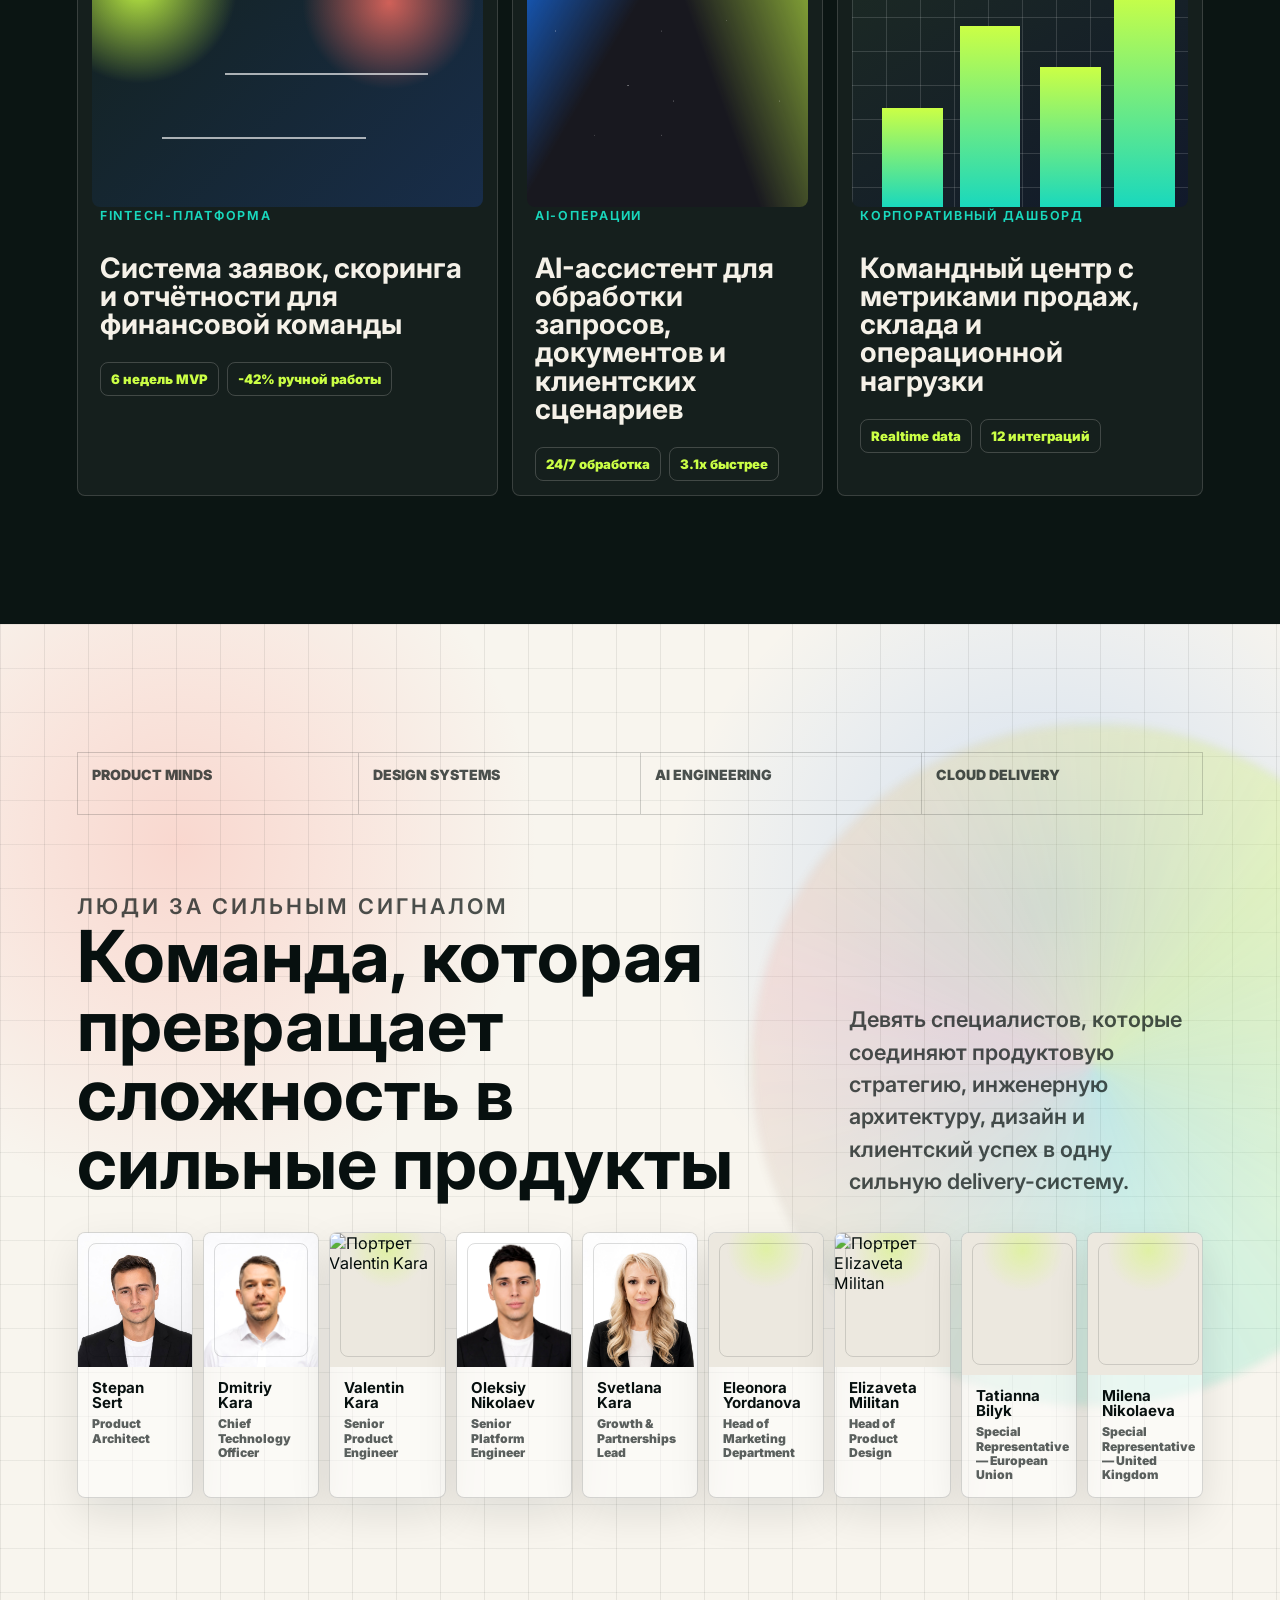
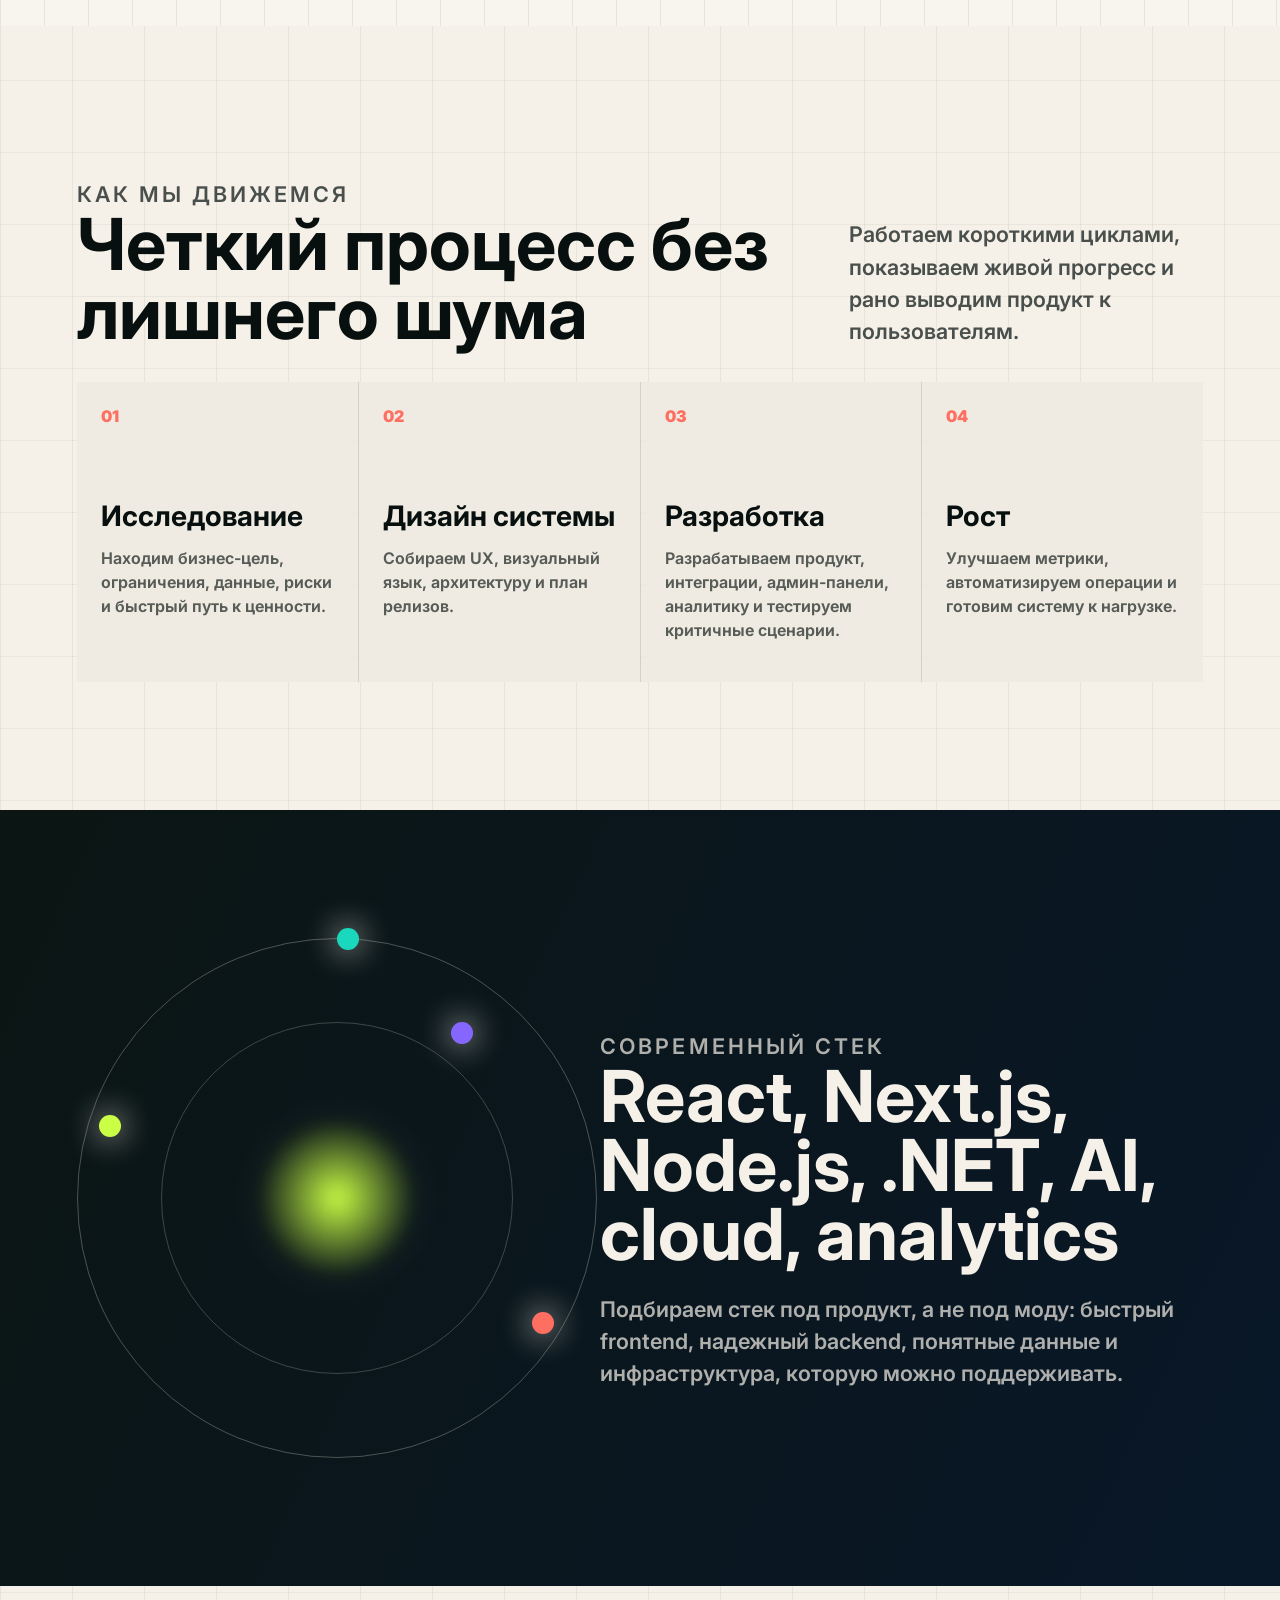
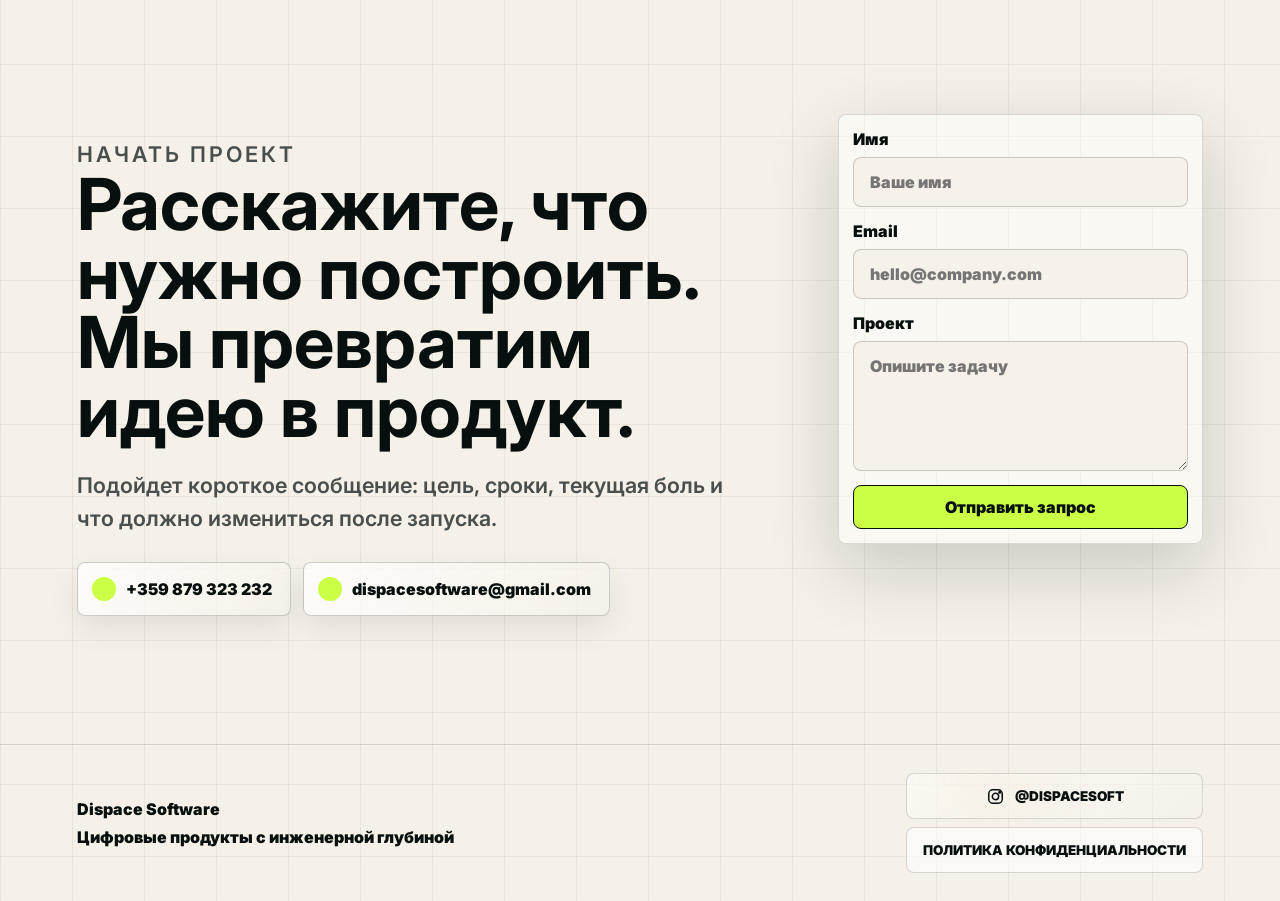
==== commit 6d5b0dd7: "Add Instagram link to footer" ====
--- a/index.html
+++ b/index.html
@@ -550,9 +550,19 @@
         <span>Dispace Software</span>
         <span>Digital products with engineering depth</span>
       </div>
-      <button class="footer-privacy-button" type="button" aria-haspopup="dialog" aria-controls="privacy-modal">
-        Политика конфиденциальности
-      </button>
+      <div class="footer-actions">
+        <a class="footer-social-link" href="https://www.instagram.com/dispacesoft/" target="_blank" rel="noopener noreferrer" aria-label="DISpace Software Instagram">
+          <svg viewBox="0 0 24 24" aria-hidden="true">
+            <rect x="3.5" y="3.5" width="17" height="17" rx="5"></rect>
+            <circle cx="12" cy="12" r="4"></circle>
+            <circle cx="17.3" cy="6.7" r="1"></circle>
+          </svg>
+          <span>@dispacesoft</span>
+        </a>
+        <button class="footer-privacy-button" type="button" aria-haspopup="dialog" aria-controls="privacy-modal">
+          Политика конфиденциальности
+        </button>
+      </div>
     </footer>
 
     <div class="privacy-modal" id="privacy-modal" role="dialog" aria-modal="true" aria-labelledby="privacy-title" hidden>
--- a/styles.css
+++ b/styles.css
@@ -1393,6 +1393,66 @@
 .site-footer > div {
   display: grid;
   gap: 8px;
+}
+
+.footer-actions {
+  display: flex;
+  flex-wrap: wrap;
+  justify-content: flex-end;
+  gap: 10px;
+}
+
+.footer-social-link {
+  position: relative;
+  display: inline-flex;
+  align-items: center;
+  justify-content: center;
+  gap: 10px;
+  min-height: 46px;
+  overflow: hidden;
+  border: 1px solid rgba(7, 16, 15, 0.14);
+  border-radius: 8px;
+  padding: 0 16px;
+  color: var(--ink);
+  background:
+    linear-gradient(135deg, rgba(255, 255, 255, 0.72), rgba(245, 241, 232, 0.46)),
+    radial-gradient(circle at 20% 0%, rgba(210, 169, 95, 0.28), transparent 58%);
+  font-size: 0.84rem;
+  font-weight: 950;
+  text-decoration: none;
+  text-transform: uppercase;
+  transition: transform 180ms ease, border-color 180ms ease, box-shadow 180ms ease, background 180ms ease;
+}
+
+.footer-social-link::before {
+  position: absolute;
+  inset: -1px;
+  background: linear-gradient(135deg, rgba(210, 169, 95, 0.28), rgba(45, 181, 167, 0.16), rgba(255, 111, 97, 0.18));
+  opacity: 0;
+  content: "";
+  transition: opacity 180ms ease;
+  z-index: -1;
+}
+
+.footer-social-link svg {
+  width: 19px;
+  height: 19px;
+  fill: none;
+  stroke: currentColor;
+  stroke-width: 1.9;
+  stroke-linecap: round;
+  stroke-linejoin: round;
+}
+
+.footer-social-link:hover {
+  border-color: rgba(45, 181, 167, 0.46);
+  background: rgba(255, 255, 255, 0.86);
+  box-shadow: 0 18px 38px rgba(7, 16, 15, 0.1);
+  transform: translateY(-1px);
+}
+
+.footer-social-link:hover::before {
+  opacity: 1;
 }
 
 .footer-privacy-button {
@@ -2145,8 +2205,14 @@
     grid-template-columns: 1fr;
   }
 
+  .footer-actions {
+    justify-content: stretch;
+  }
+
+  .footer-social-link,
   .footer-privacy-button {
     justify-self: stretch;
+    width: 100%;
   }
 
   .privacy-dialog {
